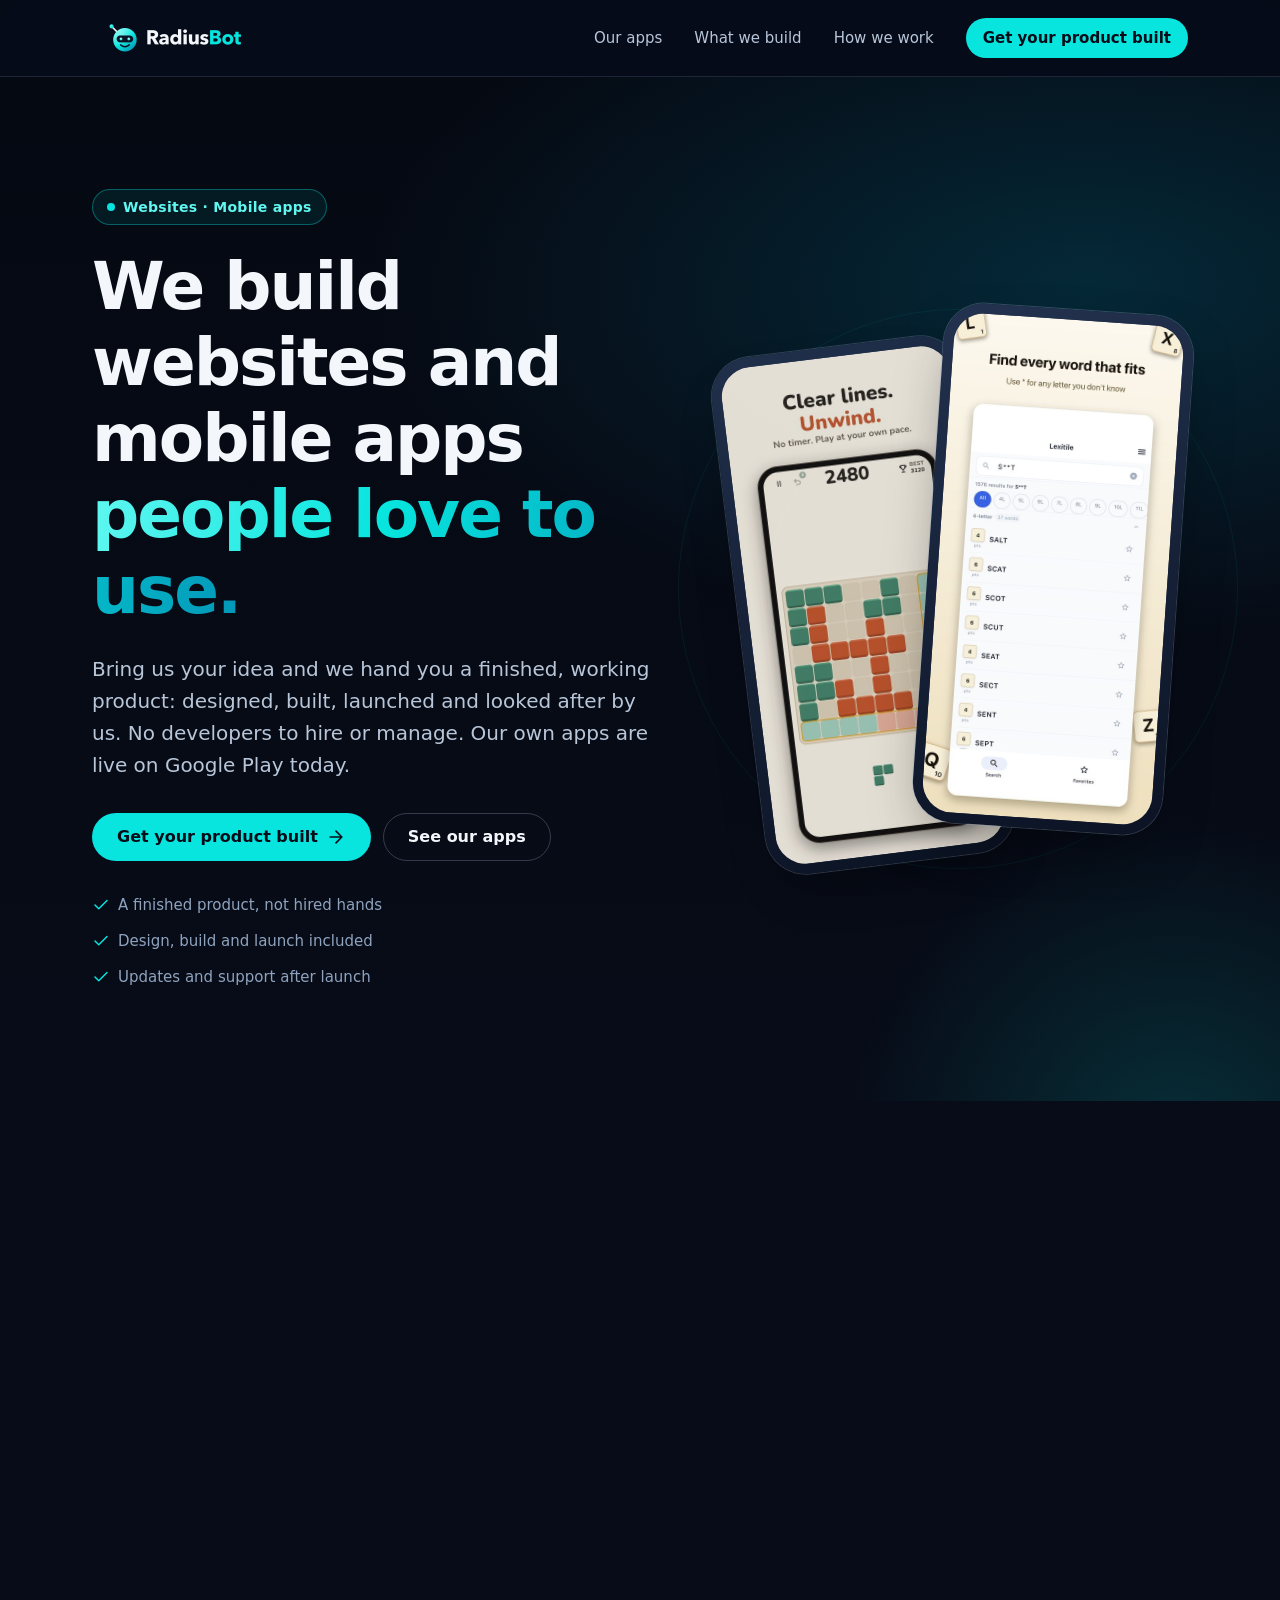
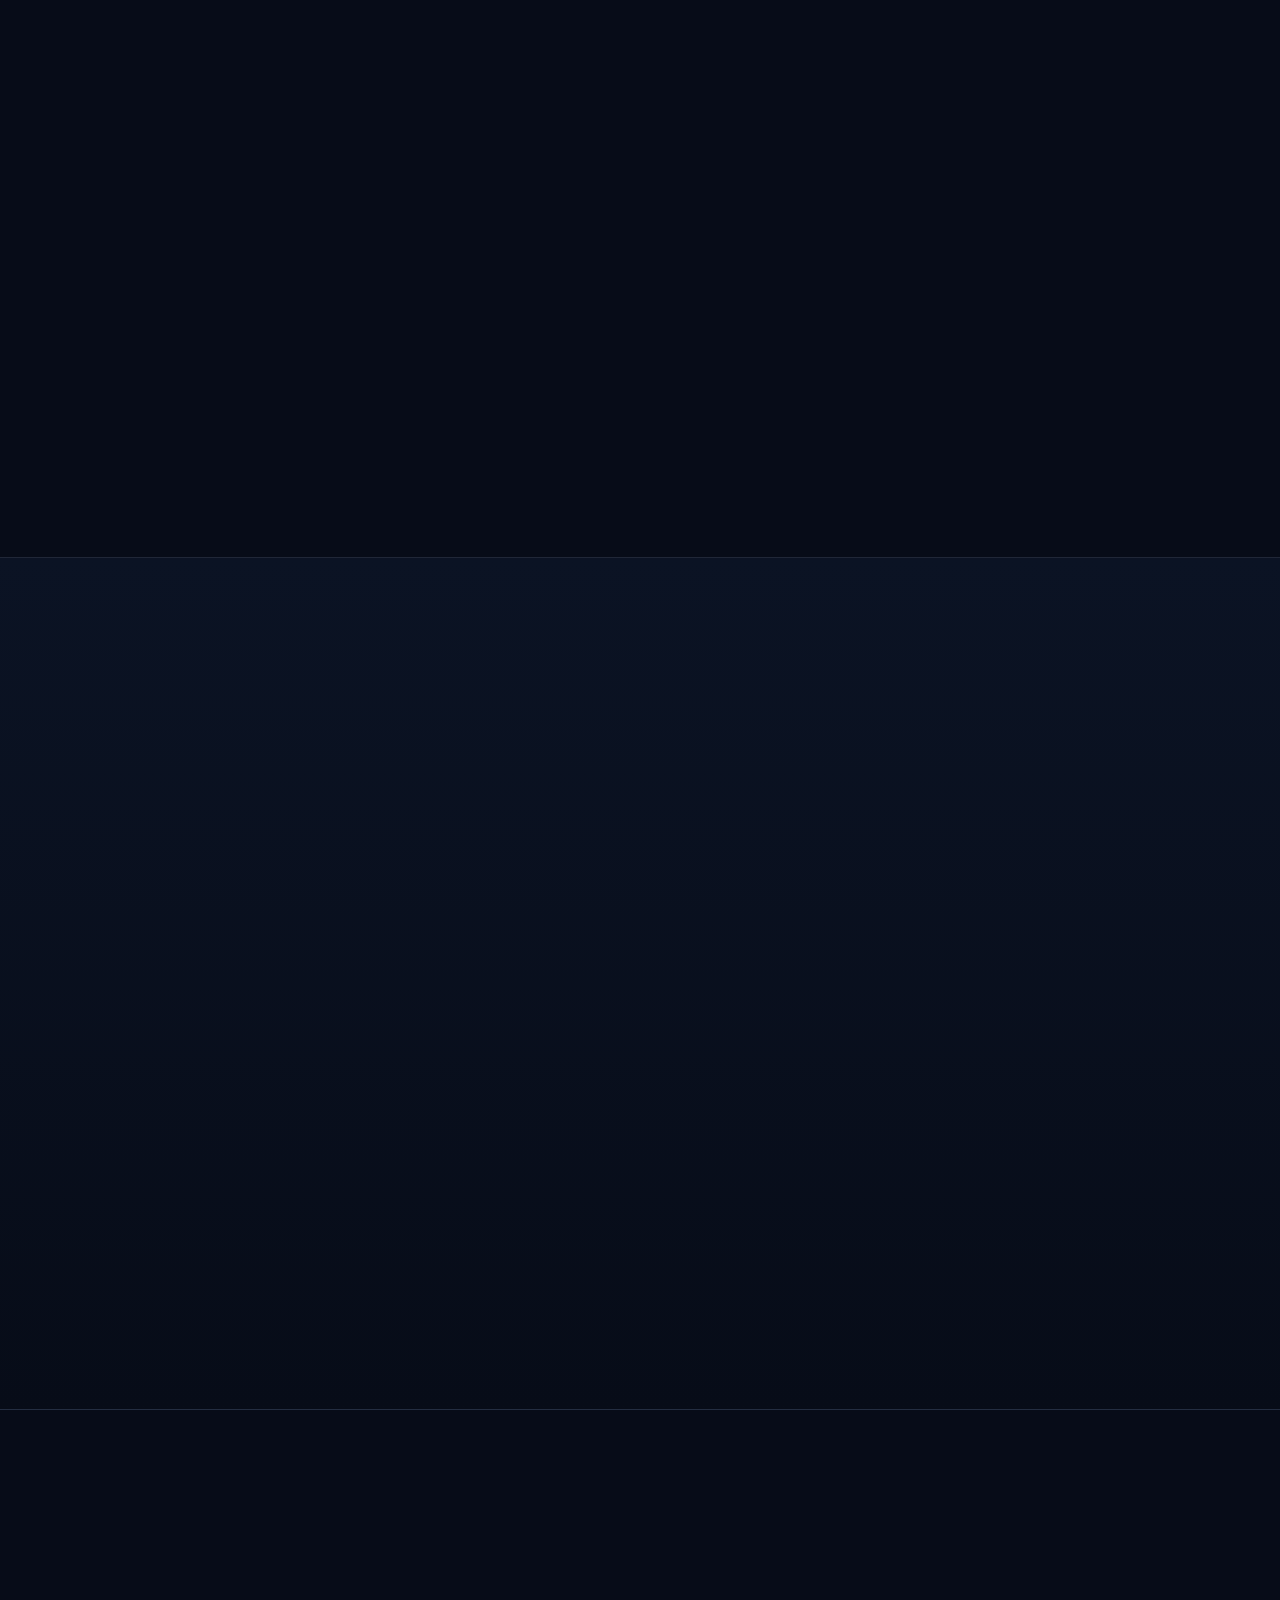
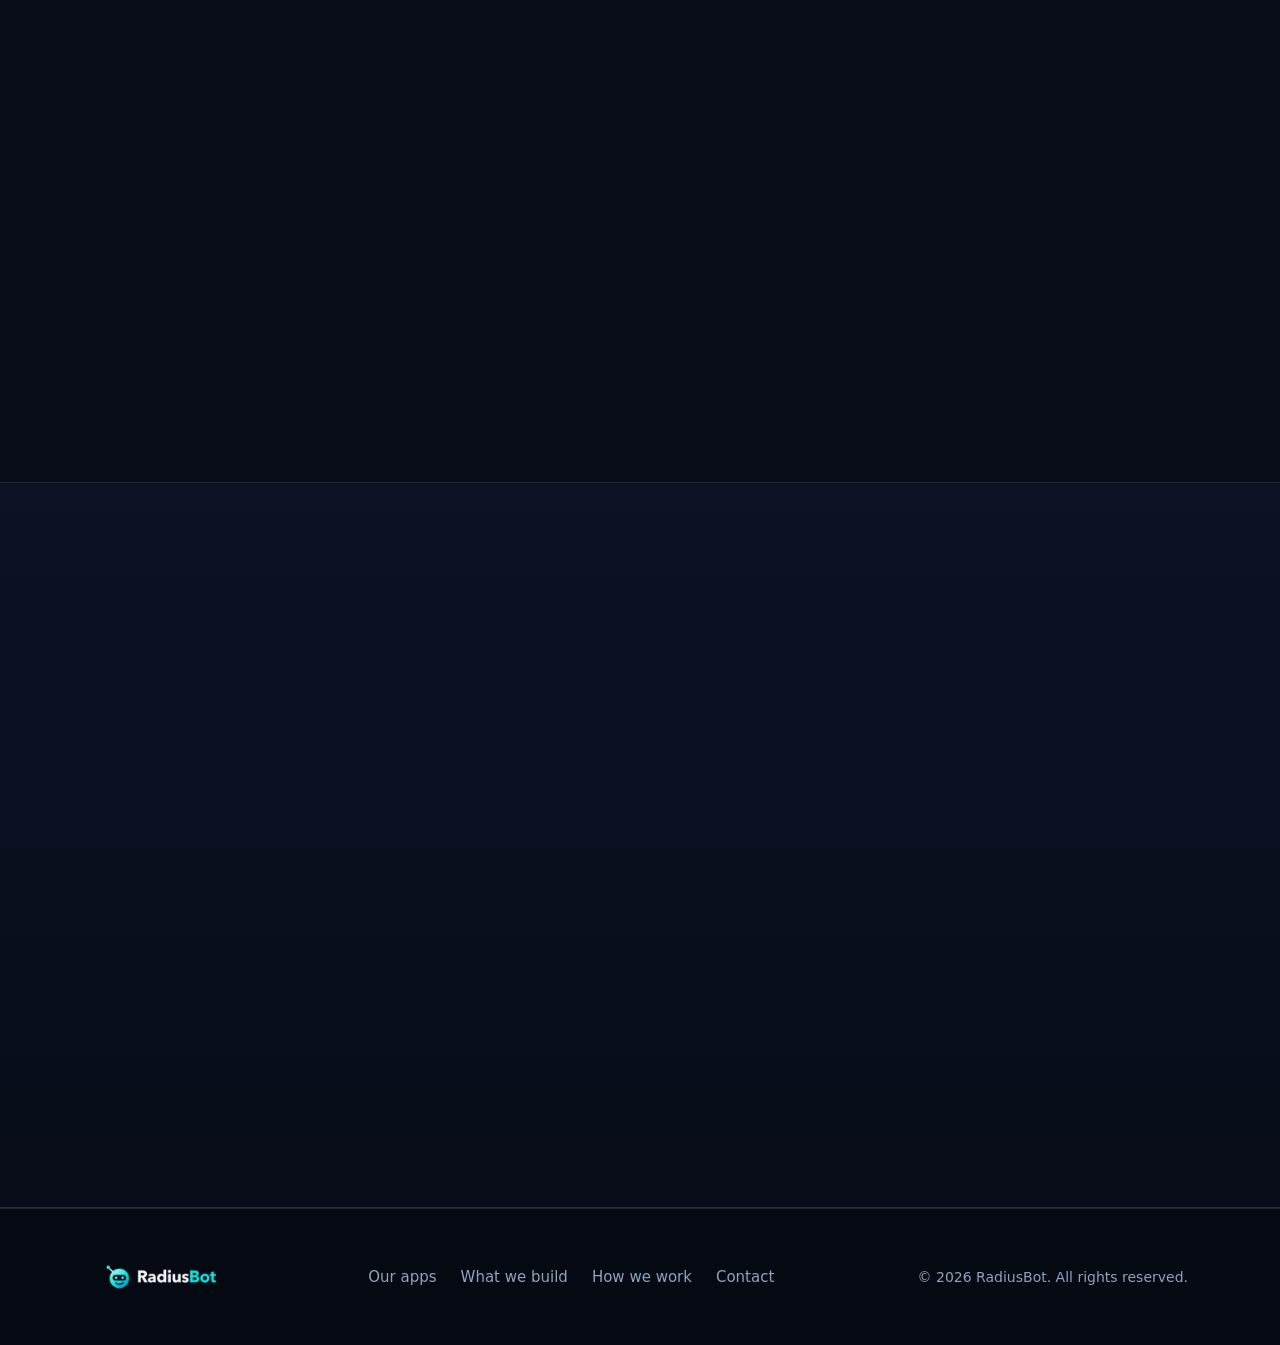
==== index.html @ 636c3a78 "Contact: show the email address only when a message fails to send Removes the email card and copy bu" ====
<!DOCTYPE html>
<html lang="en">
<head>
    <meta charset="UTF-8">
    <meta name="viewport" content="width=device-width, initial-scale=1">
    <title>RadiusBot: Websites and Mobile Apps</title>
    <meta name="description" content="RadiusBot builds finished websites and mobile apps for you, from design to launch and support. Makers of Lexitile and Block Puzzle.">
    <link rel="canonical" href="https://radiusbot.com/">
    <meta name="theme-color" content="#070C18">
    <meta http-equiv="Content-Security-Policy" content="default-src 'self'; img-src 'self' data:; style-src 'self'; script-src 'self'; connect-src https://formsubmit.co; form-action https://formsubmit.co mailto:; base-uri 'self'; object-src 'none'">

    <!-- Icons: the browser tab uses favicon.svg/.ico; Google Search picks a
         square icon whose size is a multiple of 48px. -->
    <link rel="icon" href="/favicon.ico" sizes="48x48">
    <link rel="icon" href="/favicon.svg" type="image/svg+xml">
    <link rel="icon" href="/assets/icon-192.png" type="image/png" sizes="192x192">
    <link rel="apple-touch-icon" href="/assets/apple-touch-icon.png">
    <link rel="manifest" href="/site.webmanifest">

    <!-- Link previews (WhatsApp, LinkedIn, X, Slack, iMessage) -->
    <meta property="og:type" content="website">
    <meta property="og:site_name" content="RadiusBot">
    <meta property="og:title" content="RadiusBot: Websites and Mobile Apps">
    <meta property="og:description" content="We build finished websites and mobile apps for you, from design to launch. Makers of Lexitile and Block Puzzle.">
    <meta property="og:url" content="https://radiusbot.com/">
    <meta property="og:image" content="https://radiusbot.com/assets/og-image.png">
    <meta property="og:image:width" content="1200">
    <meta property="og:image:height" content="630">
    <meta property="og:image:alt" content="RadiusBot logo">
    <meta name="twitter:card" content="summary_large_image">

    <!-- Lets Google show "RadiusBot" as the site name and use the logo. -->
    <script type="application/ld+json">
    {
        "@context": "https://schema.org",
        "@graph": [
            {
                "@type": "Organization",
                "@id": "https://radiusbot.com/#organization",
                "name": "RadiusBot",
                "url": "https://radiusbot.com/",
                "logo": "https://radiusbot.com/assets/icon-512.png"
            },
            {
                "@type": "WebSite",
                "name": "RadiusBot",
                "url": "https://radiusbot.com/",
                "publisher": { "@id": "https://radiusbot.com/#organization" }
            }
        ]
    }
    </script>

    <link rel="stylesheet" href="/styles.css">
    <script src="/main.js" defer></script>
</head>
<body>
    <!-- Icon sprite, drawn on a 24px grid with a 2px stroke. -->
    <svg class="sprite" aria-hidden="true">
        <symbol id="i-arrow" viewBox="0 0 24 24"><path d="M5 12h14M12 5l7 7-7 7"/></symbol>
        <symbol id="i-check" viewBox="0 0 24 24"><path d="M20 6 9 17l-5-5"/></symbol>
        <symbol id="i-globe" viewBox="0 0 24 24"><circle cx="12" cy="12" r="10"/><path d="M12 2a14.5 14.5 0 0 0 0 20 14.5 14.5 0 0 0 0-20M2 12h20"/></symbol>
        <symbol id="i-phone" viewBox="0 0 24 24"><rect x="5" y="2" width="14" height="20" rx="3"/><path d="M11 18h2"/></symbol>
        <symbol id="i-shield" viewBox="0 0 24 24"><path d="M12 22s8-3.5 8-10V5l-8-3-8 3v7c0 6.5 8 10 8 10z"/><path d="m9 12 2 2 4-4"/></symbol>
        <symbol id="i-send" viewBox="0 0 24 24"><path d="m22 2-7 20-4-9-9-4 20-7zM22 2 11 13"/></symbol>
        <symbol id="i-menu" viewBox="0 0 24 24"><path d="M4 6h16M4 12h16M4 18h16"/></symbol>
        <symbol id="i-close" viewBox="0 0 24 24"><path d="M18 6 6 18M6 6l12 12"/></symbol>
        <symbol id="i-clock" viewBox="0 0 24 24"><circle cx="12" cy="12" r="10"/><path d="M12 6v6l4 2"/></symbol>
        <symbol id="i-play" viewBox="0 0 24 24"><path class="fill" d="M6 3.5v17a1 1 0 0 0 1.5.86l14-8.5a1 1 0 0 0 0-1.72l-14-8.5A1 1 0 0 0 6 3.5z"/></symbol>
    </svg>

    <a class="skip-link" href="#main">Skip to content</a>

    <header class="site-header">
        <div class="container header-row">
            <a href="/" class="brand" aria-label="RadiusBot home">
                <img src="/assets/lockup-on-dark.png" width="160" height="48" alt="RadiusBot">
            </a>
            <nav class="nav" aria-label="Main">
                <a href="#apps">Our apps</a>
                <a href="#services">What we build</a>
                <a href="#process">How we work</a>
                <a href="#contact" class="button button-primary button-small">Get your product built</a>
            </nav>
            <button class="menu-toggle" type="button" aria-controls="mobile-nav" aria-expanded="false" aria-label="Open menu">
                <svg class="icon" aria-hidden="true"><use href="#i-menu"/></svg>
            </button>
        </div>
        <nav id="mobile-nav" class="mobile-nav" aria-label="Main" hidden>
            <a href="#apps">Our apps</a>
            <a href="#services">What we build</a>
            <a href="#process">How we work</a>
            <a href="#contact" class="button button-primary">Get your product built</a>
        </nav>
    </header>

    <main id="main">
        <!-- ============================== HERO ============================== -->
        <section class="hero">
            <div class="hero-glow" aria-hidden="true"></div>
            <div class="container hero-grid">
                <div class="hero-copy">
                    <p class="eyebrow"><span class="dot" aria-hidden="true"></span>Websites &middot; Mobile apps</p>
                    <h1>We build websites and mobile apps <span class="accent">people love to use.</span></h1>
                    <p class="lead">
                        Bring us your idea and we hand you a finished, working product:
                        designed, built, launched and looked after by us. No developers to
                        hire or manage. Our own apps are live on Google Play today.
                    </p>
                    <div class="hero-actions">
                        <a href="#contact" class="button button-primary">
                            Get your product built
                            <svg class="icon" aria-hidden="true"><use href="#i-arrow"/></svg>
                        </a>
                        <a href="#apps" class="button button-ghost">See our apps</a>
                    </div>
                    <ul class="hero-facts">
                        <li><svg class="icon" aria-hidden="true"><use href="#i-check"/></svg>A finished product, not hired hands</li>
                        <li><svg class="icon" aria-hidden="true"><use href="#i-check"/></svg>Design, build and launch included</li>
                        <li><svg class="icon" aria-hidden="true"><use href="#i-check"/></svg>Updates and support after launch</li>
                    </ul>
                </div>

                <div class="hero-visual" aria-hidden="true">
                    <div class="orbit orbit-1"></div>
                    <div class="orbit orbit-2"></div>
                    <figure class="phone phone-back">
                        <img src="/assets/apps/blockpuzzle-board.jpg" width="480" height="1044" alt="">
                    </figure>
                    <figure class="phone phone-front">
                        <img src="/assets/apps/lexitile-search.jpg" width="480" height="1044" alt="">
                    </figure>
                </div>
            </div>
        </section>

        <!-- ============================ OUR APPS ============================ -->
        <section id="apps" class="section">
            <div class="container">
                <div class="section-head">
                    <p class="kicker">Our apps</p>
                    <h2>Made by RadiusBot</h2>
                    <p>Products we designed, built and run ourselves. We build yours the same way.</p>
                </div>

                <div class="apps-grid">
                    <article class="app-card">
                        <div class="app-shot">
                            <img src="/assets/apps/lexitile-word.jpg" width="480" height="1044" loading="lazy" alt="Lexitile showing a word's definition and tile score">
                        </div>
                        <div class="app-body">
                            <div class="app-title">
                                <img class="app-icon" src="/assets/apps/lexitile-icon.png" width="64" height="64" alt="">
                                <div>
                                    <h3>Lexitile - Scrabble Dictionary</h3>
                                    <p class="app-category">Word game dictionary</p>
                                </div>
                            </div>
                            <p>
                                A fast, offline word finder and dictionary for word game players.
                                Type a pattern, use * for any unknown letter, and see every word that fits.
                            </p>
                            <ul class="checklist">
                                <li><svg class="icon" aria-hidden="true"><use href="#i-check"/></svg>Wildcard and prefix search across 191,454 words</li>
                                <li><svg class="icon" aria-hidden="true"><use href="#i-check"/></svg>Definitions, related forms and tile-by-tile scores</li>
                                <li><svg class="icon" aria-hidden="true"><use href="#i-check"/></svg>Works fully offline, with favorites and dark mode</li>
                            </ul>
                            <div class="app-actions">
                                <a class="button button-primary button-small" href="https://play.google.com/store/apps/details?id=com.financialfreedom.scabble" target="_blank" rel="noopener">
                                    <svg class="icon" aria-hidden="true"><use href="#i-play"/></svg>
                                    Google Play
                                </a>
                                <span class="badge"><svg class="icon" aria-hidden="true"><use href="#i-clock"/></svg>App Store: coming soon</span>
                            </div>
                            <a class="privacy-link" href="https://radiusbot.github.io/lexitile/" target="_blank" rel="noopener">
                                <svg class="icon" aria-hidden="true"><use href="#i-shield"/></svg>Privacy Policy
                            </a>
                        </div>
                    </article>

                    <article class="app-card">
                        <div class="app-shot">
                            <img src="/assets/apps/blockpuzzle-dark.jpg" width="480" height="1044" loading="lazy" alt="Block Puzzle board in dark mode">
                        </div>
                        <div class="app-body">
                            <div class="app-title">
                                <img class="app-icon" src="/assets/apps/blockpuzzle-icon.png" width="64" height="64" alt="">
                                <div>
                                    <h3>Block Puzzle - Supreme</h3>
                                    <p class="app-category">Casual puzzle game</p>
                                </div>
                            </div>
                            <p>
                                A calm 8&times;8 block puzzle. Clear rows and columns at your own pace:
                                no timer, no rush, and it plays offline.
                            </p>
                            <ul class="checklist">
                                <li><svg class="icon" aria-hidden="true"><use href="#i-check"/></svg>Journey mode with 100 levels, plus endless Classic</li>
                                <li><svg class="icon" aria-hidden="true"><use href="#i-check"/></svg>Undo, automatic saving and offline play</li>
                                <li><svg class="icon" aria-hidden="true"><use href="#i-check"/></svg>Light and dark themes, colorblind patterns</li>
                            </ul>
                            <div class="app-actions">
                                <a class="button button-primary button-small" href="https://play.google.com/store/apps/details?id=com.radiusbot.blockpuzzle" target="_blank" rel="noopener">
                                    <svg class="icon" aria-hidden="true"><use href="#i-play"/></svg>
                                    Google Play
                                </a>
                                <span class="badge"><svg class="icon" aria-hidden="true"><use href="#i-clock"/></svg>App Store: coming soon</span>
                            </div>
                            <a class="privacy-link" href="https://radiusbot.github.io/blockpuzzle/" target="_blank" rel="noopener">
                                <svg class="icon" aria-hidden="true"><use href="#i-shield"/></svg>Privacy Policy
                            </a>
                        </div>
                    </article>
                </div>
            </div>
        </section>

        <!-- ========================== WHAT WE BUILD ========================= -->
        <section id="services" class="section section-raised">
            <div class="container">
                <div class="section-head">
                    <p class="kicker">What we build</p>
                    <h2>Your product, built and delivered</h2>
                    <p>You bring the idea. We take care of everything else and hand over a working website or app, live and ready for your customers.</p>
                </div>

                <div class="services-grid">
                    <article class="service-card">
                        <div class="service-icon"><svg class="icon" aria-hidden="true"><use href="#i-globe"/></svg></div>
                        <h3>Websites</h3>
                        <p>
                            Company sites, landing pages and web apps that load fast, look sharp
                            on every screen and are easy to find on Google.
                        </p>
                        <ul class="checklist">
                            <li><svg class="icon" aria-hidden="true"><use href="#i-check"/></svg>Design that matches your brand</li>
                            <li><svg class="icon" aria-hidden="true"><use href="#i-check"/></svg>Fast on phones, search-engine ready</li>
                            <li><svg class="icon" aria-hidden="true"><use href="#i-check"/></svg>Forms, sign-in, payments and dashboards</li>
                        </ul>
                    </article>

                    <article class="service-card">
                        <div class="service-icon"><svg class="icon" aria-hidden="true"><use href="#i-phone"/></svg></div>
                        <h3>Mobile apps</h3>
                        <p>
                            Your app for iPhone and Android: smooth, reliable, and published
                            on the App Store and Google Play for you.
                        </p>
                        <ul class="checklist">
                            <li><svg class="icon" aria-hidden="true"><use href="#i-check"/></svg>One app for iPhone and Android</li>
                            <li><svg class="icon" aria-hidden="true"><use href="#i-check"/></svg>Subscriptions and in-app purchases</li>
                            <li><svg class="icon" aria-hidden="true"><use href="#i-check"/></svg>Store listing, review and release handled</li>
                        </ul>
                    </article>
                </div>
            </div>
        </section>

        <!-- =========================== HOW WE WORK ========================== -->
        <section id="process" class="section">
            <div class="container">
                <div class="section-head">
                    <p class="kicker">How we work</p>
                    <h2>From idea to finished product in four steps</h2>
                </div>
                <ol class="steps">
                    <li>
                        <span class="step-number">01</span>
                        <h3>Talk</h3>
                        <p>Tell us what you want to build. We reply within a business day with questions and a rough plan.</p>
                    </li>
                    <li>
                        <span class="step-number">02</span>
                        <h3>Design</h3>
                        <p>You see clickable screens before any code is written, and we refine them together.</p>
                    </li>
                    <li>
                        <span class="step-number">03</span>
                        <h3>Build</h3>
                        <p>We build in short rounds and share a working version you can try as we go.</p>
                    </li>
                    <li>
                        <span class="step-number">04</span>
                        <h3>Launch</h3>
                        <p>We put your website or app live for your customers, then keep it updated, secure and running smoothly.</p>
                    </li>
                </ol>
            </div>
        </section>

        <!-- ============================= CONTACT ============================ -->
        <section id="contact" class="section section-raised">
            <div class="container contact-grid">
                <div class="contact-intro">
                    <p class="kicker">Contact us</p>
                    <h2>Tell us what you want built</h2>
                    <p>
                        Describe the website or app you have in mind, or ask about one of ours.
                        We'll reply within one business day with questions and next steps.
                    </p>
                </div>

                <div class="form-card">
                    <form id="contact-form" action="https://formsubmit.co/e5fada3f0a762b5dd8ba140e8d99081b" method="POST" novalidate>
                        <div class="field-row">
                            <div class="field">
                                <label for="contact-name">Name</label>
                                <input id="contact-name" name="name" type="text" autocomplete="name" required>
                            </div>
                            <div class="field">
                                <label for="contact-email">Email</label>
                                <input id="contact-email" name="email" type="email" autocomplete="email" required>
                            </div>
                        </div>
                        <div class="field">
                            <label for="contact-topic">What do you need?</label>
                            <select id="contact-topic" name="topic">
                                <option>A website</option>
                                <option>A mobile app</option>
                                <option>A website and a mobile app</option>
                                <option>A question about one of your apps</option>
                                <option>Something else</option>
                            </select>
                        </div>
                        <div class="field">
                            <label for="contact-message">Message</label>
                            <textarea id="contact-message" name="message" rows="5" required placeholder="A few lines about your idea, timeline or question"></textarea>
                        </div>
                        <!-- Spam trap: people never see or fill this field. -->
                        <input class="honeypot" type="text" name="_honey" tabindex="-1" autocomplete="off" aria-hidden="true">
                        <p id="form-status" class="form-status" role="status" aria-live="polite"></p>
                        <button type="submit" class="button button-primary button-block">
                            <span class="button-label">Send message</span>
                            <svg class="icon" aria-hidden="true"><use href="#i-send"/></svg>
                        </button>
                    </form>

                    <div id="form-success" class="form-success" hidden tabindex="-1">
                        <div class="success-mark"><svg class="icon" aria-hidden="true"><use href="#i-check"/></svg></div>
                        <h3>Message sent</h3>
                        <p>Thanks! We'll reply to <strong id="success-email"></strong> within one business day.</p>
                        <button type="button" class="button button-ghost button-small" id="form-reset">Send another message</button>
                    </div>
                </div>
            </div>
        </section>
    </main>

    <footer class="site-footer">
        <div class="container footer-row">
            <a href="/" class="brand" aria-label="RadiusBot home">
                <img src="/assets/lockup-on-dark.png" width="133" height="40" loading="lazy" alt="RadiusBot">
            </a>
            <nav class="footer-nav" aria-label="Footer">
                <a href="#apps">Our apps</a>
                <a href="#services">What we build</a>
                <a href="#process">How we work</a>
                <a href="#contact">Contact</a>
            </nav>
            <p class="copyright">&copy; <span id="year">2026</span> RadiusBot. All rights reserved.</p>
        </div>
    </footer>
</body>
</html>
---- styles.css ----
/*
 * RadiusBot site. Colours and type follow the RadiusBot brand guidelines:
 * Night Navy surfaces, Radius Cyan as the signal colour (used sparingly),
 * Cloud text, Slate supporting text, Avenir Next.
 *
 * The site is dark by design, matching the brand, so it doesn't switch
 * with the system light/dark setting.
 */

:root {
    --navy-950: #050912;
    --navy-900: #070C18;
    --navy-800: #0B1324;
    --navy-700: #12203A;
    --navy-600: #1B2D4D;
    --cyan: #07E5DE;
    --cyan-light: #5FF7F0;
    --teal: #0396B8;
    --cloud: #F3F7FB;
    --slate: #8FA3BF;
    --danger: #FF8A8A;

    --bg-app: var(--navy-900);
    --bg-surface: var(--navy-800);
    --bg-surface-2: var(--navy-700);
    --border: rgba(143, 163, 191, 0.18);
    --border-strong: rgba(143, 163, 191, 0.32);
    --text-primary: var(--cloud);
    --text-secondary: #B8C6D9;
    --text-muted: var(--slate);
    --accent: var(--cyan);
    --on-accent: var(--navy-900);

    --font: 'Avenir Next', 'Avenir', 'Segoe UI', system-ui, -apple-system, 'Helvetica Neue', Arial, sans-serif;

    --space-1: 4px;
    --space-2: 8px;
    --space-3: 12px;
    --space-4: 16px;
    --space-5: 24px;
    --space-6: 32px;
    --space-7: 48px;
    --space-8: 72px;
    --space-9: 112px;

    --radius-sm: 10px;
    --radius-md: 16px;
    --radius-lg: 24px;
    --radius-pill: 999px;

    --container: 1160px;
    --gutter: 16px;
    --header-height: 68px;

    --shadow-card: 0 24px 60px -24px rgba(0, 0, 0, 0.6);
    --glow-cyan: 0 0 0 1px rgba(7, 229, 222, 0.35), 0 12px 40px -8px rgba(7, 229, 222, 0.45);

    --ease: cubic-bezier(0.2, 0.7, 0.2, 1);
}

@media (min-width: 640px) {
    :root { --gutter: 24px; }
}

@media (min-width: 1024px) {
    :root { --gutter: 32px; --header-height: 76px; }
}

/* ------------------------------------------------------------------ base */

*,
*::before,
*::after { box-sizing: border-box; }

html {
    scroll-behavior: smooth;
    scroll-padding-top: calc(var(--header-height) + var(--space-4));
    -webkit-text-size-adjust: 100%;
}

body {
    margin: 0;
    background: var(--bg-app);
    color: var(--text-primary);
    font-family: var(--font);
    font-size: 17px;
    line-height: 1.6;
    -webkit-font-smoothing: antialiased;
    overflow-x: hidden;
}

img { display: block; max-width: 100%; height: auto; }

a { color: inherit; }

h1, h2, h3 {
    margin: 0;
    font-weight: 700;
    letter-spacing: -0.02em;
    line-height: 1.15;
}

p { margin: 0; }

:focus-visible {
    outline: 2px solid var(--accent);
    outline-offset: 3px;
    border-radius: 6px;
}

::selection { background: var(--cyan); color: var(--navy-900); }

.sprite { display: none; }

.icon {
    width: 20px;
    height: 20px;
    flex: none;
    fill: none;
    stroke: currentColor;
    stroke-width: 2;
    stroke-linecap: round;
    stroke-linejoin: round;
}

.icon .fill { fill: currentColor; stroke: none; }

.container {
    width: 100%;
    max-width: var(--container);
    margin: 0 auto;
    padding: 0 var(--gutter);
}

.skip-link {
    position: absolute;
    left: var(--space-4);
    top: -100px;
    z-index: 100;
    padding: var(--space-2) var(--space-4);
    border-radius: var(--radius-sm);
    background: var(--accent);
    color: var(--on-accent);
    font-weight: 600;
}

.skip-link:focus { top: var(--space-4); }

/* --------------------------------------------------------------- buttons */

.button {
    display: inline-flex;
    align-items: center;
    justify-content: center;
    gap: var(--space-2);
    min-height: 48px;
    padding: 0 var(--space-5);
    border: 1px solid transparent;
    border-radius: var(--radius-pill);
    font: inherit;
    font-size: 16px;
    font-weight: 600;
    text-decoration: none;
    cursor: pointer;
    transition: transform 160ms var(--ease), box-shadow 160ms var(--ease), background-color 160ms var(--ease), border-color 160ms var(--ease);
}

.button:active { transform: translateY(1px); }

.button-primary {
    background: var(--accent);
    color: var(--on-accent);
}

.button-primary:hover { background: var(--cyan-light); box-shadow: var(--glow-cyan); }

.button-ghost {
    background: transparent;
    border-color: var(--border-strong);
    color: var(--text-primary);
}

.button-ghost:hover { border-color: var(--accent); background: rgba(7, 229, 222, 0.06); }

.button-small { min-height: 40px; padding: 0 var(--space-4); font-size: 15px; }

.button-block { width: 100%; }

.button[disabled] { opacity: 0.6; cursor: progress; }

/* ---------------------------------------------------------------- header */

.site-header {
    position: sticky;
    top: 0;
    z-index: 50;
    background: rgba(7, 12, 24, 0.82);
    backdrop-filter: saturate(160%) blur(14px);
    -webkit-backdrop-filter: saturate(160%) blur(14px);
    border-bottom: 1px solid var(--border);
}

.header-row {
    display: flex;
    align-items: center;
    justify-content: space-between;
    height: var(--header-height);
}

.brand img { width: 140px; height: auto; }

@media (min-width: 1024px) {
    .brand img { width: 160px; }
}

.nav { display: none; }

.nav a:not(.button) {
    color: var(--text-secondary);
    font-size: 15px;
    font-weight: 500;
    text-decoration: none;
    transition: color 160ms var(--ease);
}

.nav a:not(.button):hover { color: var(--text-primary); }

.menu-toggle {
    display: inline-flex;
    align-items: center;
    justify-content: center;
    width: 44px;
    height: 44px;
    border: 1px solid var(--border);
    border-radius: var(--radius-sm);
    background: transparent;
    color: var(--text-primary);
    cursor: pointer;
}

.mobile-nav {
    display: grid;
    gap: var(--space-1);
    padding: var(--space-2) var(--gutter) var(--space-5);
    border-top: 1px solid var(--border);
}

.mobile-nav[hidden] { display: none; }

.mobile-nav a:not(.button) {
    padding: var(--space-3) var(--space-2);
    color: var(--text-primary);
    font-weight: 500;
    text-decoration: none;
}

.mobile-nav .button { margin-top: var(--space-3); }

@media (min-width: 860px) {
    .nav { display: flex; align-items: center; gap: var(--space-6); }
    .menu-toggle, .mobile-nav { display: none !important; }
}

/* ------------------------------------------------------------------ hero */

.hero {
    position: relative;
    overflow: hidden;
    padding: var(--space-7) 0 var(--space-8);
    background:
        radial-gradient(1200px 600px at 85% 20%, rgba(3, 150, 184, 0.22), transparent 60%),
        linear-gradient(180deg, var(--navy-950), var(--navy-900));
}

.hero-glow {
    position: absolute;
    inset: auto -20% -40% auto;
    width: 720px;
    height: 720px;
    border-radius: 50%;
    background: radial-gradient(circle, rgba(7, 229, 222, 0.16), transparent 65%);
    pointer-events: none;
}

.hero-grid {
    position: relative;
    display: grid;
    gap: var(--space-7);
    align-items: center;
}

@media (min-width: 960px) {
    .hero { padding: var(--space-9) 0; }
    .hero-grid { grid-template-columns: 1.1fr 0.9fr; gap: var(--space-8); }
}

.eyebrow {
    display: inline-flex;
    align-items: center;
    gap: var(--space-2);
    padding: 6px 14px;
    border: 1px solid rgba(7, 229, 222, 0.35);
    border-radius: var(--radius-pill);
    background: rgba(7, 229, 222, 0.08);
    color: var(--cyan-light);
    font-size: 14px;
    font-weight: 600;
    letter-spacing: 0.02em;
}

.dot {
    width: 8px;
    height: 8px;
    border-radius: 50%;
    background: var(--cyan);
    box-shadow: 0 0 0 0 rgba(7, 229, 222, 0.6);
    animation: pulse 2.4s var(--ease) infinite;
}

@keyframes pulse {
    0% { box-shadow: 0 0 0 0 rgba(7, 229, 222, 0.55); }
    70% { box-shadow: 0 0 0 10px rgba(7, 229, 222, 0); }
    100% { box-shadow: 0 0 0 0 rgba(7, 229, 222, 0); }
}

.hero h1 {
    margin-top: var(--space-5);
    font-size: clamp(38px, 7vw, 66px);
    letter-spacing: -0.03em;
}

.accent {
    background: linear-gradient(100deg, var(--cyan-light), var(--cyan) 45%, var(--teal));
    -webkit-background-clip: text;
    background-clip: text;
    color: transparent;
}

.lead {
    margin-top: var(--space-5);
    max-width: 560px;
    color: var(--text-secondary);
    font-size: clamp(17px, 2.2vw, 20px);
}

.hero-actions {
    display: flex;
    flex-wrap: wrap;
    gap: var(--space-3);
    margin-top: var(--space-6);
}

.hero-facts {
    display: flex;
    flex-wrap: wrap;
    gap: var(--space-3) var(--space-5);
    margin: var(--space-6) 0 0;
    padding: 0;
    list-style: none;
    color: var(--text-muted);
    font-size: 15px;
}

.hero-facts li { display: inline-flex; align-items: center; gap: var(--space-2); }

.hero-facts .icon { width: 18px; height: 18px; color: var(--accent); }

/* Two overlapping phones showing the real apps. */
.hero-visual {
    position: relative;
    height: 440px;
    max-width: 420px;
    width: 100%;
    margin: 0 auto;
}

@media (min-width: 960px) {
    .hero-visual { height: 560px; max-width: none; }
}

.orbit {
    position: absolute;
    left: 50%;
    top: 50%;
    border: 1px solid rgba(7, 229, 222, 0.14);
    border-radius: 50%;
    transform: translate(-50%, -50%);
}

.orbit-1 { width: 380px; height: 380px; }
.orbit-2 { width: 560px; height: 560px; border-color: rgba(7, 229, 222, 0.07); }

.phone {
    position: absolute;
    margin: 0;
    width: 172px;
    padding: 8px;
    border-radius: 34px;
    background: linear-gradient(160deg, #23324F, #0B1324);
    box-shadow: 0 0 0 1px var(--border-strong), var(--shadow-card);
}

.phone img { border-radius: 26px; }

@media (min-width: 480px) {
    .phone { width: 200px; }
}

@media (min-width: 960px) {
    .phone { width: 250px; border-radius: 40px; padding: 10px; }
    .phone img { border-radius: 30px; }
}

.phone-front {
    z-index: 1;
    left: 50%;
    top: 0;
    transform: translateX(-12%) rotate(4deg);
    animation: float 7s ease-in-out infinite;
}

.phone-back {
    left: 50%;
    top: 36px;
    transform: translateX(-88%) rotate(-7deg);
    z-index: 0;
    opacity: 0.92;
    animation: float-back 8s ease-in-out infinite;
}

@keyframes float {
    50% { transform: translateX(-12%) rotate(4deg) translateY(-12px); }
}

@keyframes float-back {
    50% { transform: translateX(-88%) rotate(-7deg) translateY(10px); }
}

/* -------------------------------------------------------------- sections */

.section { padding: var(--space-8) 0; }

@media (min-width: 960px) {
    .section { padding: var(--space-9) 0; }
}

.section-raised {
    background: linear-gradient(180deg, var(--navy-800), var(--navy-900));
    border-top: 1px solid var(--border);
    border-bottom: 1px solid var(--border);
}

.section-head { max-width: 680px; margin-bottom: var(--space-7); }

.kicker {
    color: var(--accent);
    font-size: 14px;
    font-weight: 700;
    letter-spacing: 0.12em;
    text-transform: uppercase;
}

.section-head h2,
.contact-intro h2 {
    margin-top: var(--space-3);
    font-size: clamp(30px, 4.6vw, 44px);
}

.section-head p:not(.kicker),
.contact-intro > p:not(.kicker) {
    margin-top: var(--space-4);
    color: var(--text-secondary);
    font-size: 18px;
}

.checklist {
    display: grid;
    gap: var(--space-2);
    margin: 0;
    padding: 0;
    list-style: none;
    color: var(--text-secondary);
    font-size: 15px;
}

.checklist li { display: flex; gap: var(--space-2); align-items: flex-start; }

.checklist .icon { width: 18px; height: 18px; margin-top: 3px; color: var(--accent); }

/* ------------------------------------------------------------------ apps */

.apps-grid { display: grid; gap: var(--space-6); }

@media (min-width: 960px) {
    .apps-grid { grid-template-columns: 1fr 1fr; }
}

.app-card {
    display: grid;
    overflow: hidden;
    border: 1px solid var(--border);
    border-radius: var(--radius-lg);
    background: var(--bg-surface);
    transition: transform 220ms var(--ease), border-color 220ms var(--ease), box-shadow 220ms var(--ease);
}

.app-card:hover {
    transform: translateY(-4px);
    border-color: rgba(7, 229, 222, 0.4);
    box-shadow: var(--shadow-card);
}

@media (min-width: 640px) {
    .app-card { grid-template-columns: 200px 1fr; }
}

.app-shot {
    display: flex;
    justify-content: center;
    padding: var(--space-5) var(--space-5) 0;
    background: radial-gradient(circle at 50% 30%, rgba(7, 229, 222, 0.14), transparent 70%), var(--bg-surface-2);
}

.app-shot img {
    width: 180px;
    border-radius: 22px 22px 0 0;
    box-shadow: 0 0 0 1px var(--border-strong);
}

@media (min-width: 640px) {
    .app-shot { align-items: center; padding: var(--space-5); }
    .app-shot img { width: 100%; border-radius: 20px; }
}

.app-body {
    display: grid;
    align-content: start;
    gap: var(--space-4);
    padding: var(--space-5);
}

@media (min-width: 640px) {
    .app-body { padding: var(--space-6); }
}

.app-title { display: flex; align-items: center; gap: var(--space-4); }

.app-icon { width: 56px; height: 56px; border-radius: 14px; box-shadow: 0 0 0 1px var(--border); }

.app-title h3 { font-size: 20px; }

.app-category { margin-top: 2px; color: var(--text-muted); font-size: 14px; }

.app-body > p { color: var(--text-secondary); font-size: 16px; }

.app-actions { display: flex; flex-wrap: wrap; align-items: center; gap: var(--space-3); }

.app-actions .icon { width: 16px; height: 16px; }

.badge {
    display: inline-flex;
    align-items: center;
    gap: 6px;
    min-height: 40px;
    padding: 0 var(--space-4);
    border: 1px dashed var(--border-strong);
    border-radius: var(--radius-pill);
    color: var(--text-muted);
    font-size: 14px;
    font-weight: 500;
}

.privacy-link {
    display: inline-flex;
    align-items: center;
    gap: 6px;
    justify-self: start;
    color: var(--text-muted);
    font-size: 14px;
    font-weight: 500;
    text-decoration: none;
}

.privacy-link:hover { color: var(--accent); }

.privacy-link .icon { width: 16px; height: 16px; }

/* -------------------------------------------------------------- services */

.services-grid { display: grid; gap: var(--space-5); }

@media (min-width: 860px) {
    .services-grid { grid-template-columns: 1fr 1fr; gap: var(--space-6); }
}

.service-card {
    display: grid;
    align-content: start;
    gap: var(--space-4);
    padding: var(--space-6);
    border: 1px solid var(--border);
    border-radius: var(--radius-lg);
    background: linear-gradient(160deg, rgba(27, 45, 77, 0.65), rgba(11, 19, 36, 0.65));
}

.service-card h3 { font-size: 26px; }

.service-card > p { color: var(--text-secondary); }

.service-icon {
    display: grid;
    place-items: center;
    width: 56px;
    height: 56px;
    border-radius: var(--radius-md);
    background: rgba(7, 229, 222, 0.1);
    box-shadow: inset 0 0 0 1px rgba(7, 229, 222, 0.35);
    color: var(--accent);
}

.service-icon .icon { width: 26px; height: 26px; }

/* ----------------------------------------------------------------- steps */

.steps {
    display: grid;
    gap: var(--space-4);
    margin: 0;
    padding: 0;
    list-style: none;
    counter-reset: none;
}

@media (min-width: 640px) {
    .steps { grid-template-columns: 1fr 1fr; }
}

@media (min-width: 1024px) {
    .steps { grid-template-columns: repeat(4, 1fr); }
}

.steps li {
    position: relative;
    padding: var(--space-5);
    border: 1px solid var(--border);
    border-radius: var(--radius-lg);
    background: var(--bg-surface);
}

.step-number {
    display: block;
    color: var(--accent);
    font-size: 32px;
    font-weight: 700;
    letter-spacing: -0.02em;
}

.steps h3 { margin-top: var(--space-3); font-size: 20px; }

.steps p { margin-top: var(--space-2); color: var(--text-secondary); font-size: 15px; }

/* --------------------------------------------------------------- contact */

.contact-grid { display: grid; gap: var(--space-7); align-items: start; }

@media (min-width: 960px) {
    .contact-grid { grid-template-columns: 0.9fr 1.1fr; gap: var(--space-8); }
}

.form-card {
    padding: var(--space-5);
    border: 1px solid var(--border);
    border-radius: var(--radius-lg);
    background: var(--bg-surface);
    box-shadow: var(--shadow-card);
}

@media (min-width: 640px) {
    .form-card { padding: var(--space-6); }
}

#contact-form { display: grid; gap: var(--space-4); }

.field-row { display: grid; gap: var(--space-4); }

@media (min-width: 640px) {
    .field-row { grid-template-columns: 1fr 1fr; }
}

.field { display: grid; gap: 6px; }

.field label { font-size: 14px; font-weight: 600; color: var(--text-secondary); }

.field input,
.field select,
.field textarea {
    width: 100%;
    min-height: 48px;
    padding: var(--space-3) var(--space-4);
    border: 1px solid var(--border-strong);
    border-radius: var(--radius-sm);
    background: var(--bg-surface-2);
    color: var(--text-primary);
    font: inherit;
    font-size: 16px; /* 16px stops iOS zooming into the field */
    transition: border-color 160ms var(--ease), box-shadow 160ms var(--ease);
}

.field textarea { resize: vertical; min-height: 128px; }

.field input::placeholder,
.field textarea::placeholder { color: var(--text-muted); }

.field input:focus,
.field select:focus,
.field textarea:focus {
    outline: none;
    border-color: var(--accent);
    box-shadow: 0 0 0 3px rgba(7, 229, 222, 0.2);
}

.field [aria-invalid="true"] { border-color: var(--danger); }

.honeypot { position: absolute; left: -10000px; width: 1px; height: 1px; opacity: 0; }

.form-status { min-height: 0; font-size: 15px; color: var(--text-secondary); }

.form-status:empty { display: none; }

.form-status.is-error { color: var(--danger); }

.form-status a { color: var(--accent); font-weight: 600; }

.form-success {
    display: grid;
    justify-items: center;
    gap: var(--space-3);
    padding: var(--space-6) 0;
    text-align: center;
}

.form-success[hidden] { display: none; }

.form-success:focus { outline: none; }

.form-success p { color: var(--text-secondary); }

.success-mark {
    display: grid;
    place-items: center;
    width: 64px;
    height: 64px;
    border-radius: 50%;
    background: rgba(7, 229, 222, 0.12);
    box-shadow: inset 0 0 0 1px rgba(7, 229, 222, 0.4);
    color: var(--accent);
}

.success-mark .icon { width: 30px; height: 30px; }

.form-success h3 { font-size: 24px; }

/* ---------------------------------------------------------------- footer */

.site-footer {
    padding: var(--space-7) 0;
    border-top: 1px solid var(--border);
    background: var(--navy-950);
}

.footer-row {
    display: grid;
    justify-items: center;
    gap: var(--space-5);
    text-align: center;
}

@media (min-width: 860px) {
    .footer-row {
        grid-template-columns: auto 1fr auto;
        justify-items: stretch;
        align-items: center;
        text-align: left;
    }
}

.site-footer .brand img { width: 133px; }

.footer-nav {
    display: flex;
    flex-wrap: wrap;
    justify-content: center;
    gap: var(--space-2) var(--space-5);
}

.footer-nav a {
    color: var(--text-muted);
    font-size: 15px;
    text-decoration: none;
}

.footer-nav a:hover { color: var(--text-primary); }

.copyright { color: var(--text-muted); font-size: 14px; }

/* ----------------------------------------------------------- reveal on scroll */

.reveal { opacity: 0; transform: translateY(18px); transition: opacity 600ms var(--ease), transform 600ms var(--ease); }

.reveal.is-visible { opacity: 1; transform: none; }

@media (prefers-reduced-motion: reduce) {
    html { scroll-behavior: auto; }
    *, *::before, *::after { animation: none !important; transition: none !important; }
    .reveal { opacity: 1; transform: none; }
}
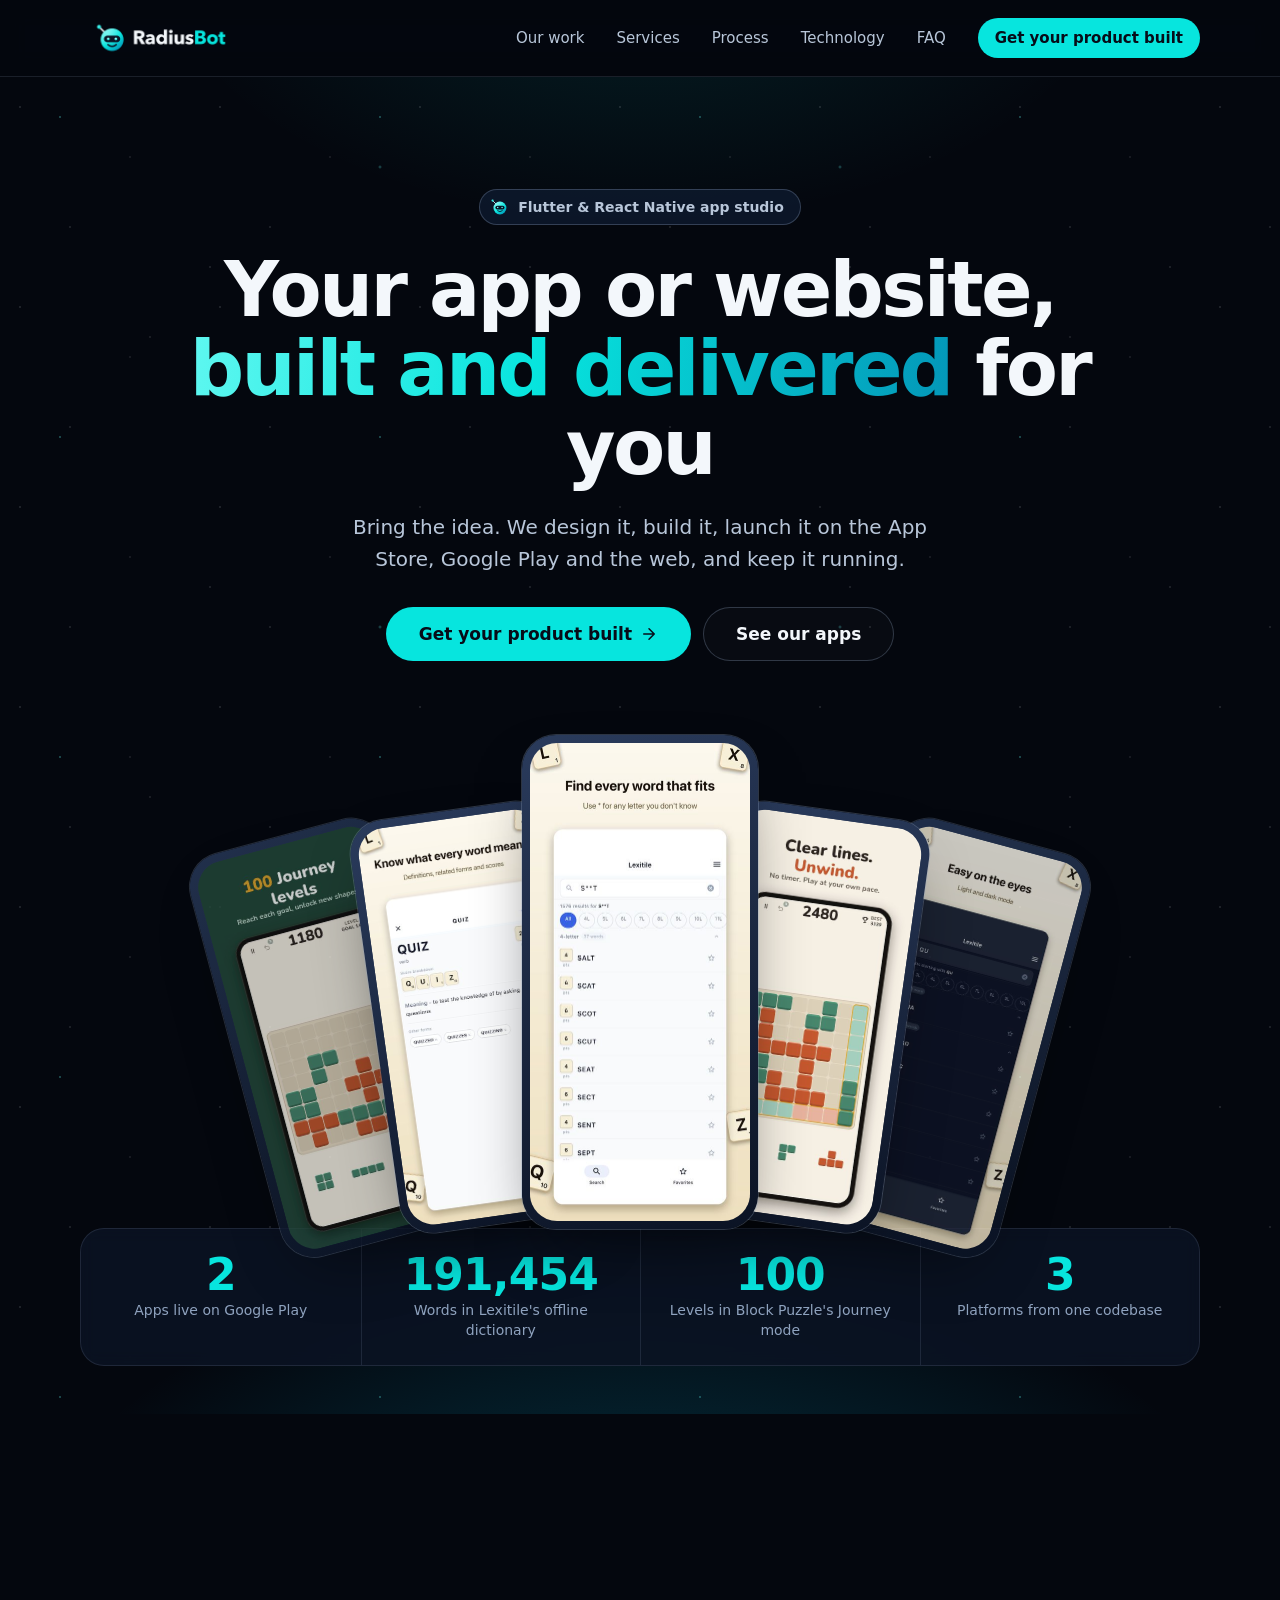
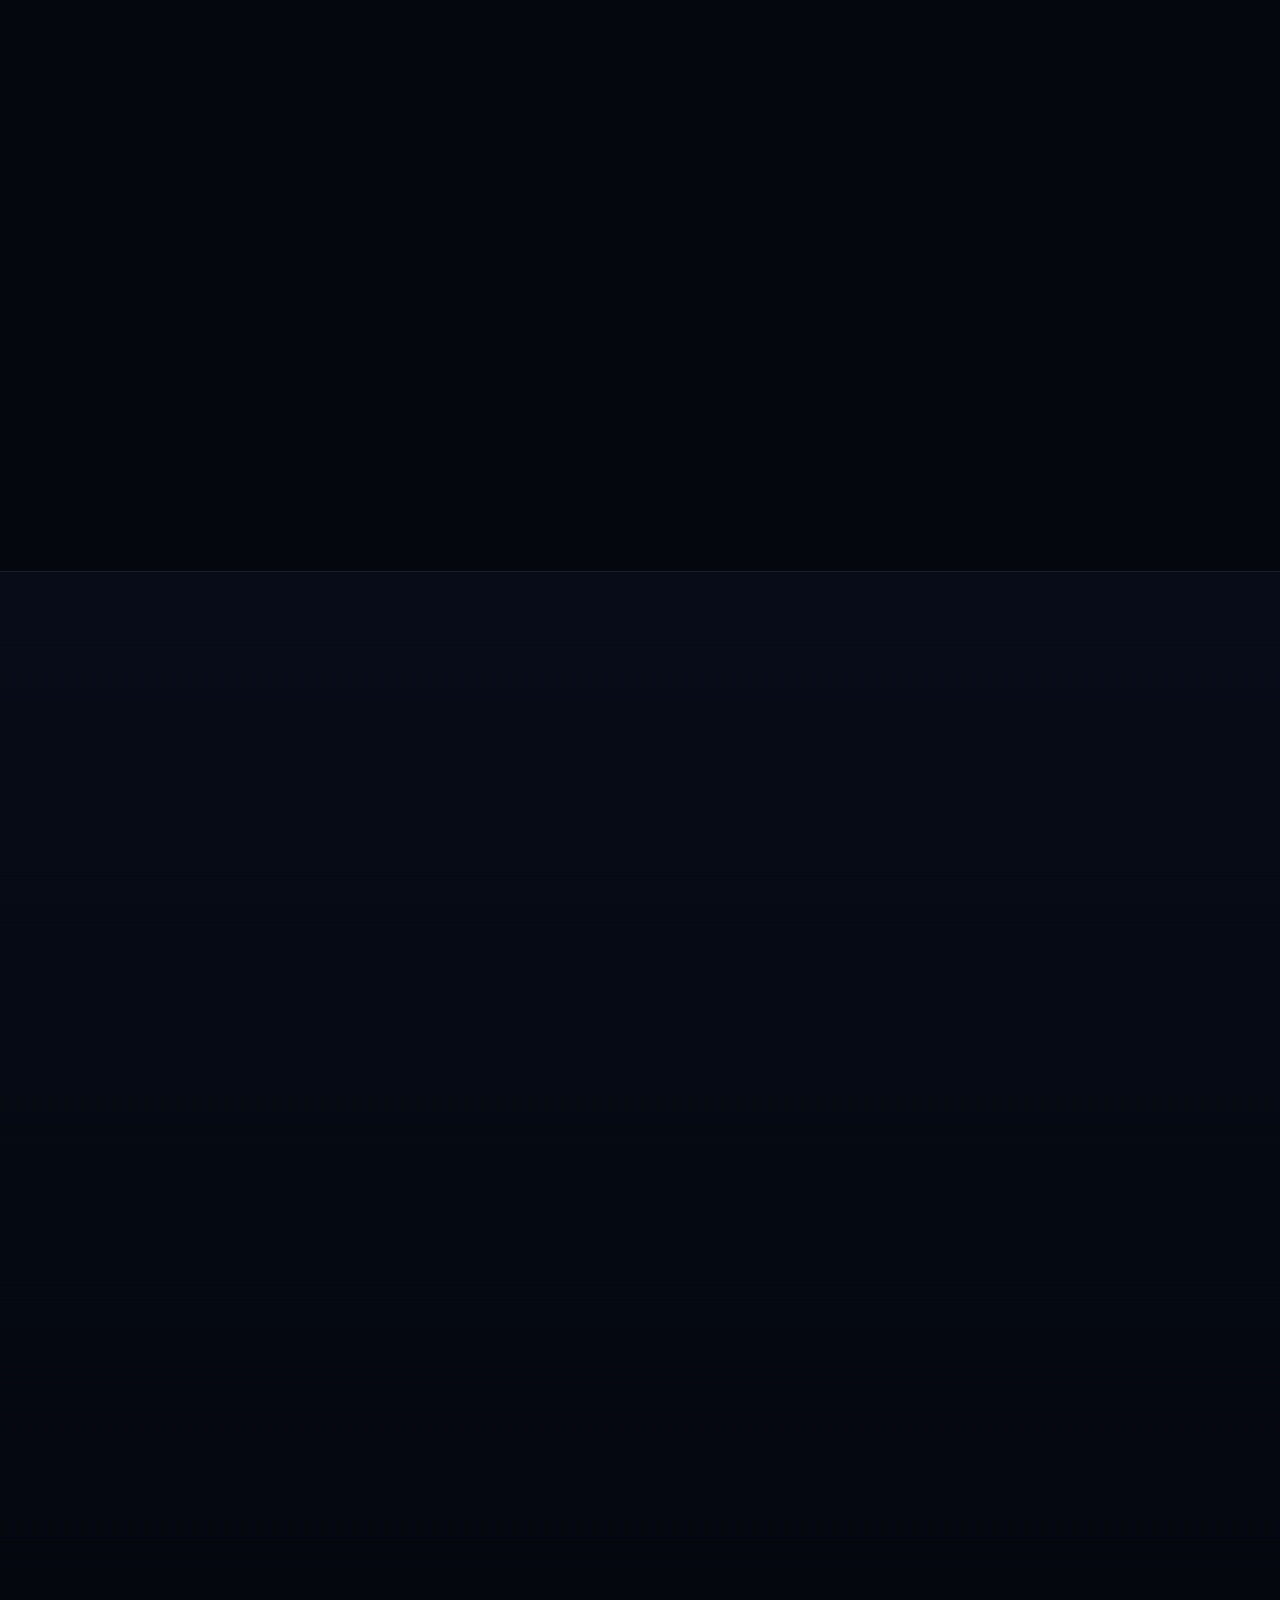
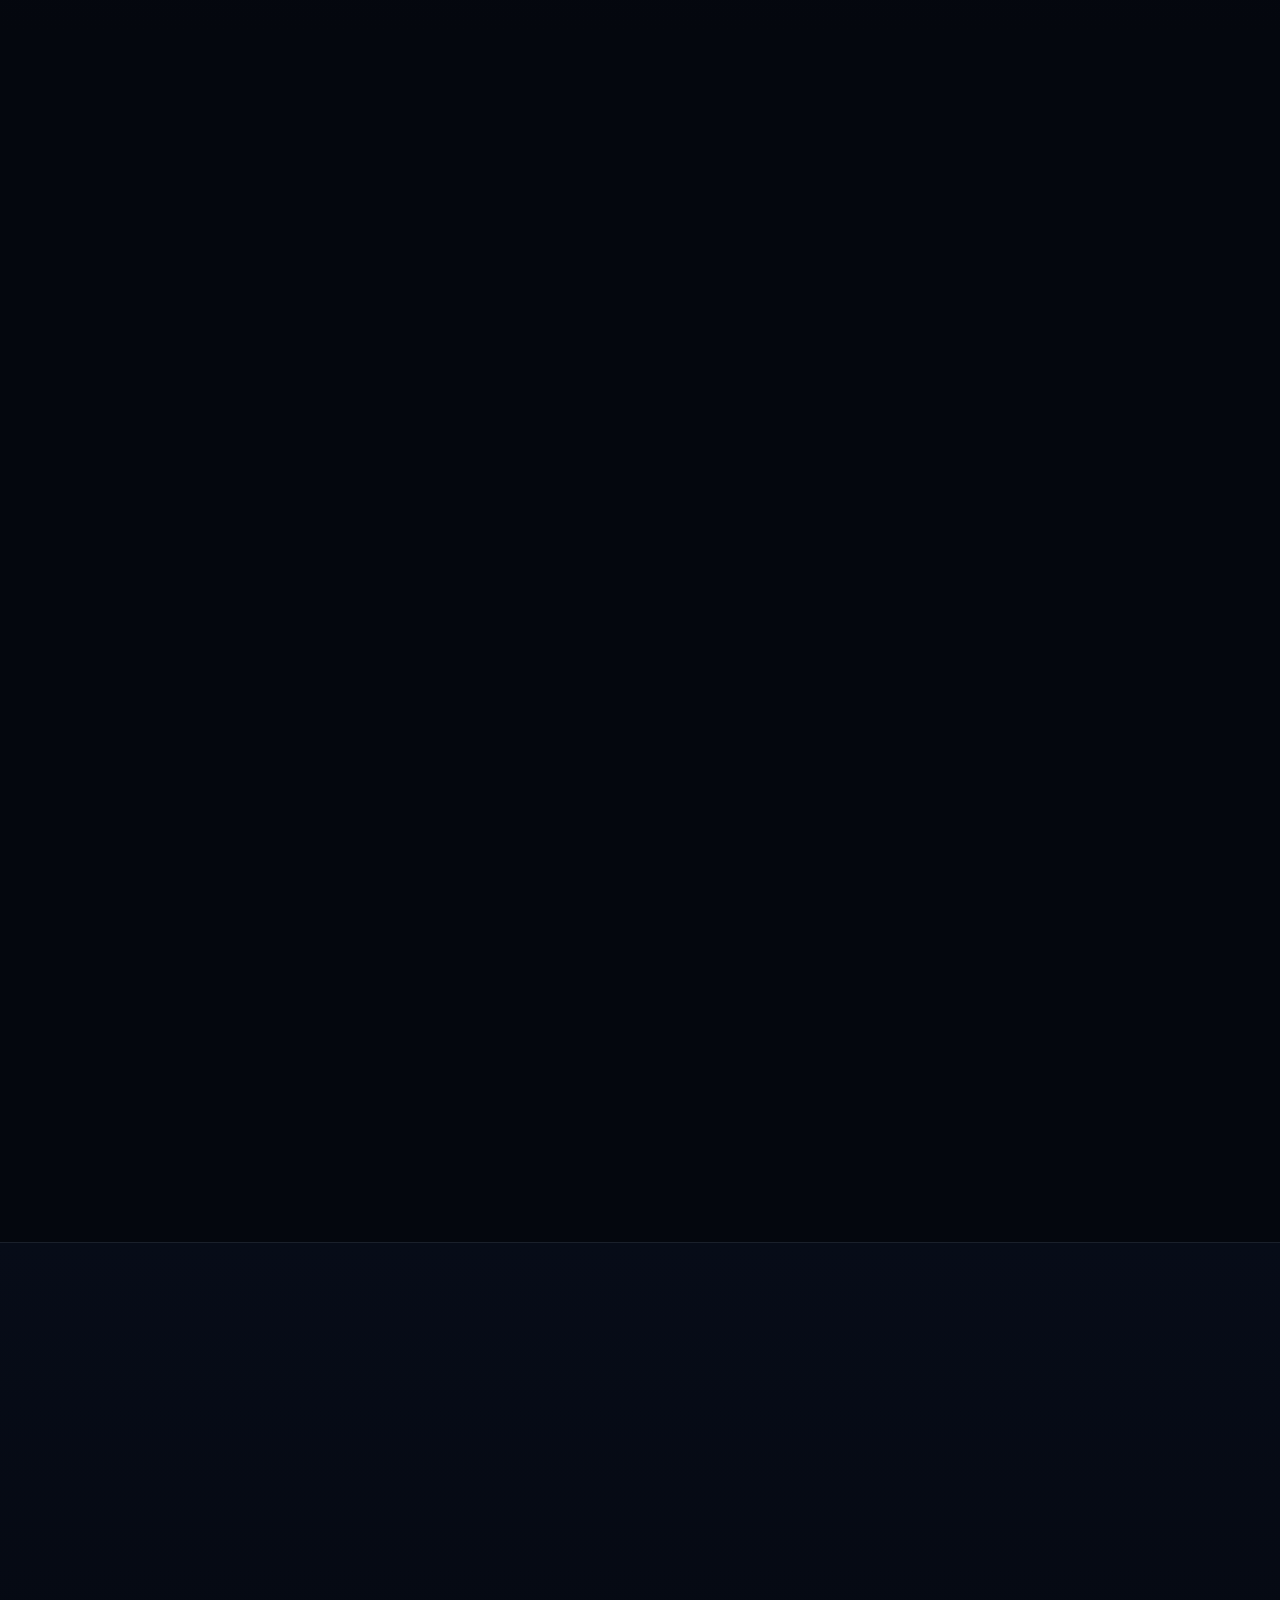
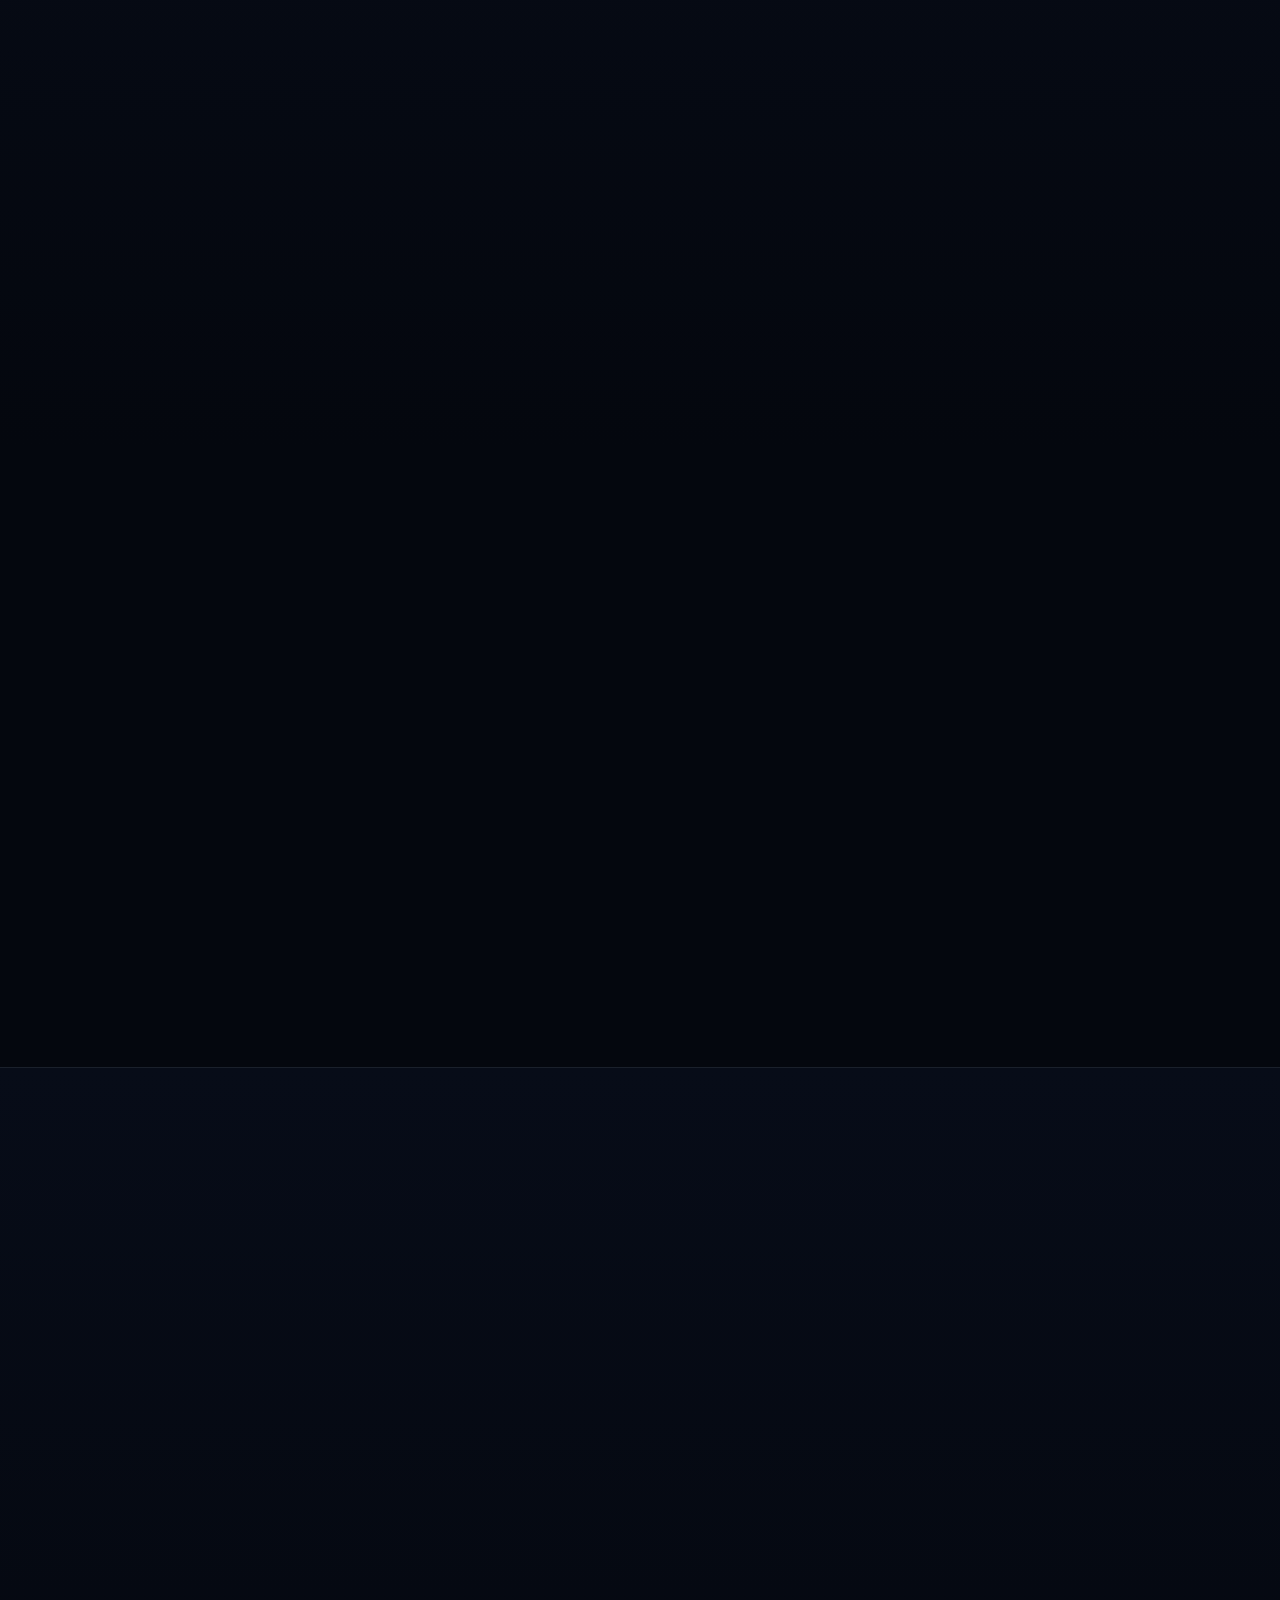
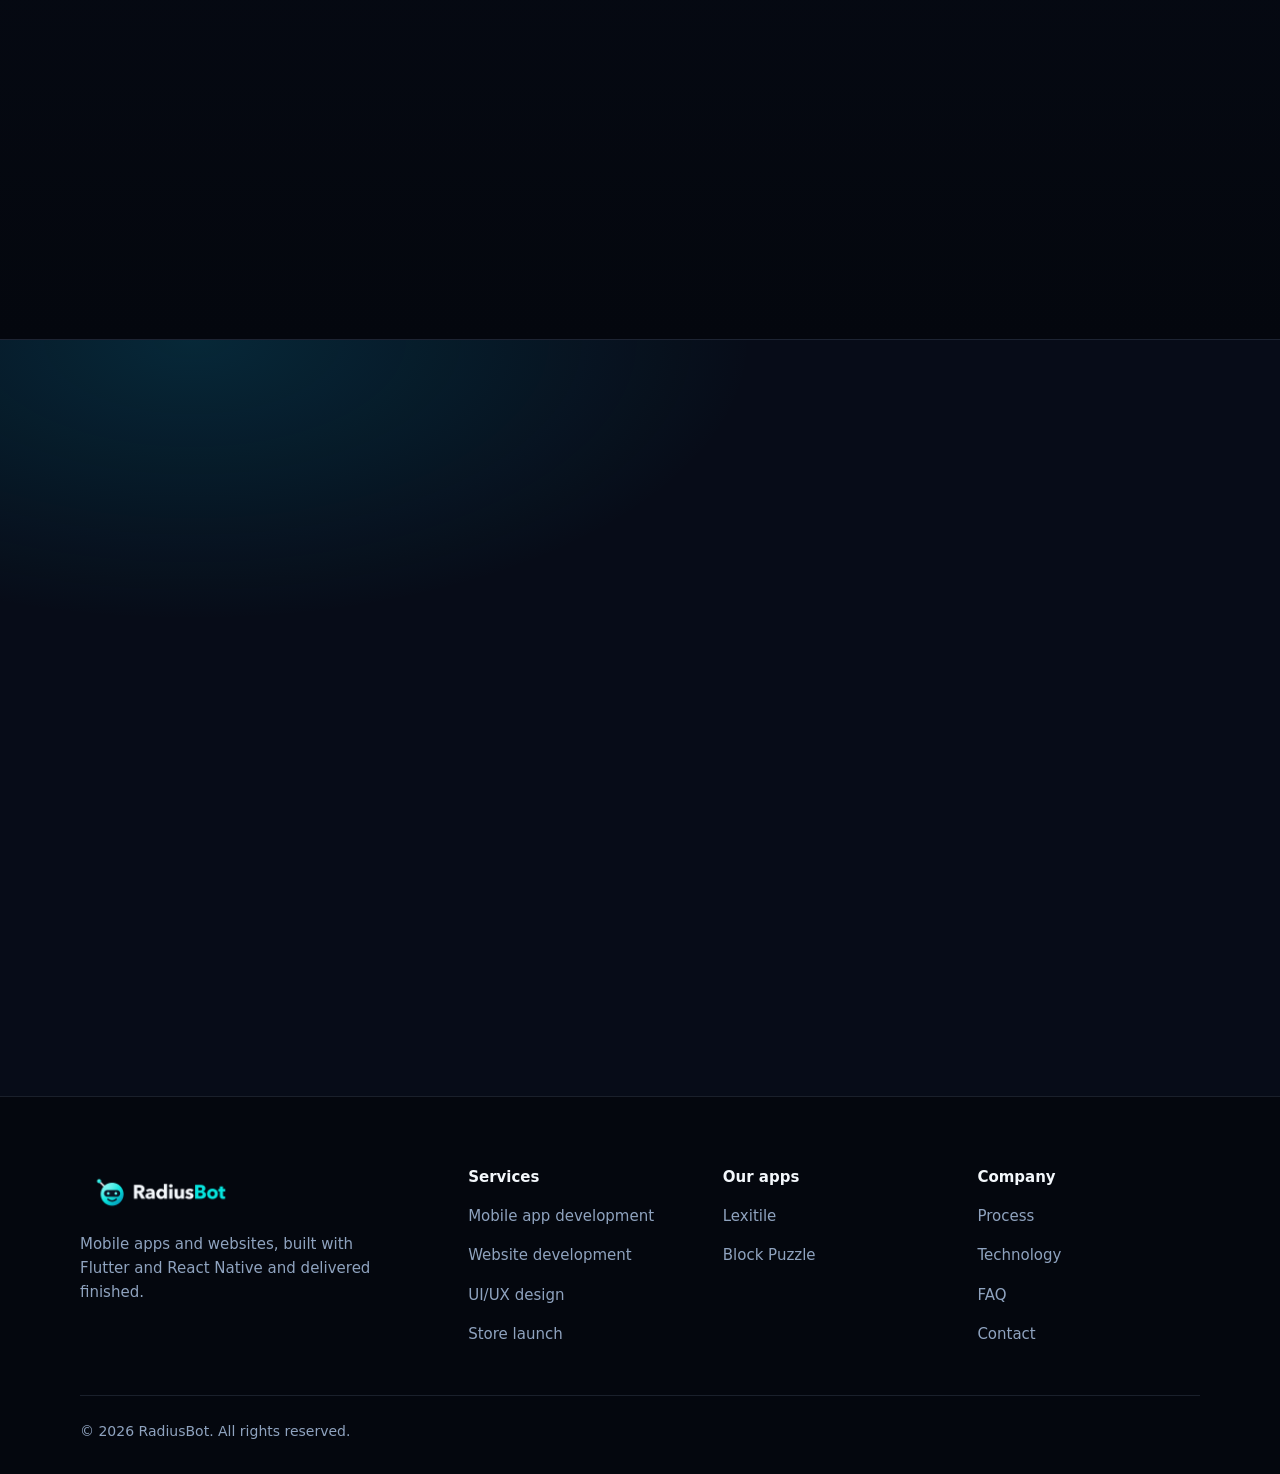
==== commit 4f3c59b7: "Redesign as a studio site: work showcase, services, process, FAQ, SEO - Centred hero with a starfiel" ====
--- a/index.html
+++ b/index.html
@@ -3,33 +3,37 @@
 <head>
     <meta charset="UTF-8">
     <meta name="viewport" content="width=device-width, initial-scale=1">
-    <title>RadiusBot: Websites and Mobile Apps</title>
-    <meta name="description" content="RadiusBot builds finished websites and mobile apps for you, from design to launch and support. Makers of Lexitile and Block Puzzle.">
+    <title>RadiusBot | Flutter &amp; React Native App and Website Development</title>
+    <meta name="description" content="RadiusBot builds mobile apps and websites with Flutter and React Native, from design to App Store and Google Play launch. Makers of Lexitile and Block Puzzle.">
     <link rel="canonical" href="https://radiusbot.com/">
+    <meta name="robots" content="index, follow, max-image-preview:large">
     <meta name="theme-color" content="#070C18">
     <meta http-equiv="Content-Security-Policy" content="default-src 'self'; img-src 'self' data:; style-src 'self'; script-src 'self'; connect-src https://formsubmit.co; form-action https://formsubmit.co mailto:; base-uri 'self'; object-src 'none'">
 
-    <!-- Icons: the browser tab uses favicon.svg/.ico; Google Search picks a
-         square icon whose size is a multiple of 48px. -->
+    <!-- Browser tab and Google Search icon (Google wants a multiple of 48px). -->
     <link rel="icon" href="/favicon.ico" sizes="48x48">
     <link rel="icon" href="/favicon.svg" type="image/svg+xml">
     <link rel="icon" href="/assets/icon-192.png" type="image/png" sizes="192x192">
     <link rel="apple-touch-icon" href="/assets/apple-touch-icon.png">
     <link rel="manifest" href="/site.webmanifest">
 
-    <!-- Link previews (WhatsApp, LinkedIn, X, Slack, iMessage) -->
+    <!-- Link previews -->
     <meta property="og:type" content="website">
     <meta property="og:site_name" content="RadiusBot">
-    <meta property="og:title" content="RadiusBot: Websites and Mobile Apps">
-    <meta property="og:description" content="We build finished websites and mobile apps for you, from design to launch. Makers of Lexitile and Block Puzzle.">
+    <meta property="og:title" content="RadiusBot | Flutter &amp; React Native App and Website Development">
+    <meta property="og:description" content="We build your mobile app or website and deliver it finished: designed, built, launched on the stores and looked after.">
     <meta property="og:url" content="https://radiusbot.com/">
     <meta property="og:image" content="https://radiusbot.com/assets/og-image.png">
     <meta property="og:image:width" content="1200">
     <meta property="og:image:height" content="630">
     <meta property="og:image:alt" content="RadiusBot logo">
+    <meta property="og:locale" content="en_US">
     <meta name="twitter:card" content="summary_large_image">
-
-    <!-- Lets Google show "RadiusBot" as the site name and use the logo. -->
+    <meta name="twitter:title" content="RadiusBot | Flutter &amp; React Native App and Website Development">
+    <meta name="twitter:description" content="We build your mobile app or website and deliver it finished: designed, built, launched on the stores and looked after.">
+    <meta name="twitter:image" content="https://radiusbot.com/assets/og-image.png">
+
+    <!-- Structured data: who we are, what we offer, our apps, and the FAQ. -->
     <script type="application/ld+json">
     {
         "@context": "https://schema.org",
@@ -39,23 +43,73 @@
                 "@id": "https://radiusbot.com/#organization",
                 "name": "RadiusBot",
                 "url": "https://radiusbot.com/",
-                "logo": "https://radiusbot.com/assets/icon-512.png"
+                "logo": {
+                    "@type": "ImageObject",
+                    "url": "https://radiusbot.com/assets/icon-512.png",
+                    "width": 512,
+                    "height": 512
+                },
+                "description": "RadiusBot builds mobile apps and websites with Flutter and React Native, from design to App Store and Google Play launch.",
+                "knowsAbout": ["Flutter", "React Native", "Mobile app development", "Website development", "UI/UX design", "In-app purchases and subscriptions"],
+                "makesOffer": [
+                    { "@type": "Offer", "itemOffered": { "@type": "Service", "name": "Mobile app development", "description": "iPhone and Android apps built with Flutter or React Native." } },
+                    { "@type": "Offer", "itemOffered": { "@type": "Service", "name": "Website development", "description": "Fast, search-friendly websites and web apps." } },
+                    { "@type": "Offer", "itemOffered": { "@type": "Service", "name": "UI/UX design", "description": "Screens and flows designed and agreed before development." } },
+                    { "@type": "Offer", "itemOffered": { "@type": "Service", "name": "App Store and Google Play launch", "description": "Store listings, review and release." } }
+                ]
             },
             {
                 "@type": "WebSite",
+                "@id": "https://radiusbot.com/#website",
                 "name": "RadiusBot",
                 "url": "https://radiusbot.com/",
-                "publisher": { "@id": "https://radiusbot.com/#organization" }
+                "publisher": { "@id": "https://radiusbot.com/#organization" },
+                "inLanguage": "en"
+            },
+            {
+                "@type": "MobileApplication",
+                "name": "Lexitile - Scrabble Dictionary",
+                "operatingSystem": "Android",
+                "applicationCategory": "ReferenceApplication",
+                "description": "Offline word finder and dictionary with wildcard and prefix search, definitions and tile scores.",
+                "url": "https://play.google.com/store/apps/details?id=com.financialfreedom.scabble",
+                "image": "https://radiusbot.com/assets/apps/lexitile-icon.png",
+                "author": { "@id": "https://radiusbot.com/#organization" },
+                "offers": { "@type": "Offer", "price": "0", "priceCurrency": "USD" }
+            },
+            {
+                "@type": "MobileApplication",
+                "name": "Block Puzzle - Supreme",
+                "operatingSystem": "Android",
+                "applicationCategory": "GameApplication",
+                "description": "A calm 8x8 block puzzle with Journey and Classic modes, no timer, and offline play.",
+                "url": "https://play.google.com/store/apps/details?id=com.radiusbot.blockpuzzle",
+                "image": "https://radiusbot.com/assets/apps/blockpuzzle-icon.png",
+                "author": { "@id": "https://radiusbot.com/#organization" },
+                "offers": { "@type": "Offer", "price": "0", "priceCurrency": "USD" }
+            },
+            {
+                "@type": "FAQPage",
+                "mainEntity": [
+                    { "@type": "Question", "name": "What does RadiusBot build?", "acceptedAnswer": { "@type": "Answer", "text": "Mobile apps for iPhone and Android, and websites. We design, build and launch them, then keep them updated." } },
+                    { "@type": "Question", "name": "Which technologies do you use?", "acceptedAnswer": { "@type": "Answer", "text": "Flutter and React Native. Both let one codebase run on iPhone, Android and the web, so you get every platform without paying for three separate apps." } },
+                    { "@type": "Question", "name": "Do I need to hire or manage developers?", "acceptedAnswer": { "@type": "Answer", "text": "No. We deliver a finished, working product. You tell us what you want, review the designs and test versions, and we take care of the rest." } },
+                    { "@type": "Question", "name": "Will you publish my app on the App Store and Google Play?", "acceptedAnswer": { "@type": "Answer", "text": "Yes. We prepare the store listing, screenshots and privacy details, and take the app through Apple and Google review." } },
+                    { "@type": "Question", "name": "Can my app have subscriptions or in-app purchases?", "acceptedAnswer": { "@type": "Answer", "text": "Yes. We set up subscriptions, free trials and one-time purchases on both stores, like the ones in our own app Lexitile." } },
+                    { "@type": "Question", "name": "What happens after launch?", "acceptedAnswer": { "@type": "Answer", "text": "We keep your app or website updated, secure and working with new phone and browser versions." } },
+                    { "@type": "Question", "name": "How do we get started?", "acceptedAnswer": { "@type": "Answer", "text": "Send us a message through the form on this page. We reply within one business day with questions and next steps." } }
+                ]
             }
         ]
     }
     </script>
 
+    <link rel="preload" as="image" href="/assets/apps/lexitile-search.jpg">
     <link rel="stylesheet" href="/styles.css">
     <script src="/main.js" defer></script>
 </head>
 <body>
-    <!-- Icon sprite, drawn on a 24px grid with a 2px stroke. -->
+    <!-- Icon sprite: 24px grid, 2px stroke. -->
     <svg class="sprite" aria-hidden="true">
         <symbol id="i-arrow" viewBox="0 0 24 24"><path d="M5 12h14M12 5l7 7-7 7"/></symbol>
         <symbol id="i-check" viewBox="0 0 24 24"><path d="M20 6 9 17l-5-5"/></symbol>
@@ -67,6 +121,18 @@
         <symbol id="i-close" viewBox="0 0 24 24"><path d="M18 6 6 18M6 6l12 12"/></symbol>
         <symbol id="i-clock" viewBox="0 0 24 24"><circle cx="12" cy="12" r="10"/><path d="M12 6v6l4 2"/></symbol>
         <symbol id="i-play" viewBox="0 0 24 24"><path class="fill" d="M6 3.5v17a1 1 0 0 0 1.5.86l14-8.5a1 1 0 0 0 0-1.72l-14-8.5A1 1 0 0 0 6 3.5z"/></symbol>
+        <symbol id="i-pen" viewBox="0 0 24 24"><path d="M12 20h9"/><path d="M16.5 3.5a2.1 2.1 0 0 1 3 3L7 19l-4 1 1-4z"/></symbol>
+        <symbol id="i-rocket" viewBox="0 0 24 24"><path d="M4.5 16.5c-1.5 1.26-2 5-2 5s3.74-.5 5-2c.71-.84.7-2.13-.09-2.91a2.18 2.18 0 0 0-2.91-.09z"/><path d="m12 15-3-3a22 22 0 0 1 2-3.95A12.88 12.88 0 0 1 22 2c0 2.72-.78 7.5-6 11a22.35 22.35 0 0 1-4 2z"/><path d="M9 12H4s.55-3.03 2-4c1.62-1.08 5 0 5 0M12 15v5s3.03-.55 4-2c1.08-1.62 0-5 0-5"/></symbol>
+        <symbol id="i-card" viewBox="0 0 24 24"><rect x="2" y="5" width="20" height="14" rx="2"/><path d="M2 10h20M6 15h4"/></symbol>
+        <symbol id="i-wrench" viewBox="0 0 24 24"><path d="M14.7 6.3a1 1 0 0 0 0 1.4l1.6 1.6a1 1 0 0 0 1.4 0l3.77-3.77a6 6 0 0 1-7.94 7.94l-6.91 6.91a2.12 2.12 0 0 1-3-3l6.91-6.91a6 6 0 0 1 7.94-7.94l-3.76 3.76z"/></symbol>
+        <symbol id="i-layers" viewBox="0 0 24 24"><path d="m12 2 10 5-10 5L2 7l10-5z"/><path d="m2 17 10 5 10-5M2 12l10 5 10-5"/></symbol>
+        <symbol id="i-box" viewBox="0 0 24 24"><path d="M21 8 12 3 3 8v8l9 5 9-5V8z"/><path d="m3 8 9 5 9-5M12 13v8"/></symbol>
+        <symbol id="i-search" viewBox="0 0 24 24"><circle cx="11" cy="11" r="7"/><path d="m21 21-4.3-4.3"/></symbol>
+        <symbol id="i-message" viewBox="0 0 24 24"><path d="M21 15a2 2 0 0 1-2 2H7l-4 4V5a2 2 0 0 1 2-2h14a2 2 0 0 1 2 2z"/></symbol>
+        <symbol id="i-plus" viewBox="0 0 24 24"><path d="M12 5v14M5 12h14"/></symbol>
+        <!-- Framework marks. -->
+        <symbol id="logo-flutter" viewBox="0 0 24 24"><path class="fill" d="M14.31 0 2.3 12 6 15.7 21.68.01h-7.37zm.02 11.07L7.86 17.53 14.33 24h7.37l-6.46-6.47 6.46-6.46z"/></symbol>
+        <symbol id="logo-react" viewBox="-12 -11 24 22"><circle class="fill" r="2"/><g stroke-width="1"><ellipse rx="11" ry="4.2"/><ellipse rx="11" ry="4.2" transform="rotate(60)"/><ellipse rx="11" ry="4.2" transform="rotate(120)"/></g></symbol>
     </svg>
 
     <a class="skip-link" href="#main">Skip to content</a>
@@ -77,9 +143,11 @@
                 <img src="/assets/lockup-on-dark.png" width="160" height="48" alt="RadiusBot">
             </a>
             <nav class="nav" aria-label="Main">
-                <a href="#apps">Our apps</a>
-                <a href="#services">What we build</a>
-                <a href="#process">How we work</a>
+                <a href="#work">Our work</a>
+                <a href="#services">Services</a>
+                <a href="#process">Process</a>
+                <a href="#tech">Technology</a>
+                <a href="#faq">FAQ</a>
                 <a href="#contact" class="button button-primary button-small">Get your product built</a>
             </nav>
             <button class="menu-toggle" type="button" aria-controls="mobile-nav" aria-expanded="false" aria-label="Open menu">
@@ -87,217 +155,411 @@
             </button>
         </div>
         <nav id="mobile-nav" class="mobile-nav" aria-label="Main" hidden>
-            <a href="#apps">Our apps</a>
-            <a href="#services">What we build</a>
-            <a href="#process">How we work</a>
+            <a href="#work">Our work</a>
+            <a href="#services">Services</a>
+            <a href="#process">Process</a>
+            <a href="#tech">Technology</a>
+            <a href="#faq">FAQ</a>
             <a href="#contact" class="button button-primary">Get your product built</a>
         </nav>
     </header>
 
     <main id="main">
-        <!-- ============================== HERO ============================== -->
-        <section class="hero">
-            <div class="hero-glow" aria-hidden="true"></div>
-            <div class="container hero-grid">
-                <div class="hero-copy">
-                    <p class="eyebrow"><span class="dot" aria-hidden="true"></span>Websites &middot; Mobile apps</p>
-                    <h1>We build websites and mobile apps <span class="accent">people love to use.</span></h1>
-                    <p class="lead">
-                        Bring us your idea and we hand you a finished, working product:
-                        designed, built, launched and looked after by us. No developers to
-                        hire or manage. Our own apps are live on Google Play today.
-                    </p>
-                    <div class="hero-actions">
-                        <a href="#contact" class="button button-primary">
+        <!-- ================================================================ HERO -->
+        <section class="hero" aria-labelledby="hero-title">
+            <div class="stars" aria-hidden="true"></div>
+            <div class="container hero-inner">
+                <p class="pill">
+                    <img src="/assets/mark.svg" width="20" height="20" alt="">
+                    Flutter &amp; React Native app studio
+                </p>
+                <h1 id="hero-title">
+                    Your app or website,
+                    <span class="accent">built and delivered</span>
+                    for you
+                </h1>
+                <p class="hero-sub">
+                    Bring the idea. We design it, build it, launch it on the App Store,
+                    Google Play and the web, and keep it running.
+                </p>
+                <div class="hero-actions">
+                    <a href="#contact" class="button button-primary button-large">
+                        Get your product built
+                        <svg class="icon" aria-hidden="true"><use href="#i-arrow"/></svg>
+                    </a>
+                    <a href="#work" class="button button-ghost button-large">See our apps</a>
+                </div>
+            </div>
+
+            <div class="phone-fan" aria-label="Screens from our apps Lexitile and Block Puzzle">
+                <figure class="fan-phone fan-1"><img src="/assets/apps/blockpuzzle-journey.jpg" width="440" height="957" alt="Block Puzzle Journey mode"></figure>
+                <figure class="fan-phone fan-2"><img src="/assets/apps/lexitile-word.jpg" width="440" height="957" alt="Lexitile word definition"></figure>
+                <figure class="fan-phone fan-3"><img src="/assets/apps/lexitile-search.jpg" width="440" height="957" alt="Lexitile wildcard search"></figure>
+                <figure class="fan-phone fan-4"><img src="/assets/apps/blockpuzzle-board.jpg" width="440" height="957" alt="Block Puzzle board"></figure>
+                <figure class="fan-phone fan-5"><img src="/assets/apps/lexitile-dark.jpg" width="440" height="957" alt="Lexitile in dark mode"></figure>
+            </div>
+
+            <div class="container">
+                <dl class="stats">
+                    <div class="stat">
+                        <dt>Apps live on Google Play</dt>
+                        <dd>2</dd>
+                    </div>
+                    <div class="stat">
+                        <dt>Words in Lexitile's offline dictionary</dt>
+                        <dd>191,454</dd>
+                    </div>
+                    <div class="stat">
+                        <dt>Levels in Block Puzzle's Journey mode</dt>
+                        <dd>100</dd>
+                    </div>
+                    <div class="stat">
+                        <dt>Platforms from one codebase</dt>
+                        <dd>3</dd>
+                    </div>
+                </dl>
+            </div>
+        </section>
+
+        <!-- ============================================================ PROMISE -->
+        <section class="promise" aria-labelledby="promise-title">
+            <div class="container promise-inner">
+                <h2 id="promise-title">A finished product. <span class="muted">Not developers to manage.</span></h2>
+                <p>
+                    You don't hire anyone or run a team. You tell us what you want, approve the
+                    designs, try test versions as we go, and get a working app or website that's
+                    live for your customers.
+                </p>
+                <a href="#process" class="button button-light">See how it works</a>
+            </div>
+        </section>
+
+        <!-- =============================================================== WORK -->
+        <section id="work" class="section" aria-labelledby="work-title">
+            <div class="container">
+                <div class="section-head split-head">
+                    <div>
+                        <p class="kicker">Our work</p>
+                        <h2 id="work-title">Apps we built, launched and run</h2>
+                    </div>
+                    <p>Both are live on Google Play, built with Flutter, and looked after by us. Your product gets the same care.</p>
+                </div>
+
+                <article class="showcase showcase-lexitile">
+                    <div class="showcase-copy">
+                        <div class="showcase-title">
+                            <img src="/assets/apps/lexitile-icon.png" width="64" height="64" alt="Lexitile app icon" loading="lazy">
+                            <div>
+                                <h3>Lexitile - Scrabble Dictionary</h3>
+                                <p>Word game dictionary</p>
+                            </div>
+                        </div>
+                        <ul class="tags" aria-label="Platforms and technology">
+                            <li class="tag tag-accent">Built with Flutter</li>
+                            <li class="tag">Android</li>
+                            <li class="tag">Subscriptions</li>
+                            <li class="tag">Works offline</li>
+                        </ul>
+                        <p class="showcase-text">
+                            A fast, offline word finder for word game players. Type a pattern,
+                            use * for any unknown letter, and see every word that fits, with its
+                            meaning and score.
+                        </p>
+                        <ul class="feature-list">
+                            <li><svg class="icon" aria-hidden="true"><use href="#i-search"/></svg>Wildcard and prefix search across 191,454 words</li>
+                            <li><svg class="icon" aria-hidden="true"><use href="#i-layers"/></svg>Definitions, related forms and tile-by-tile scores</li>
+                            <li><svg class="icon" aria-hidden="true"><use href="#i-card"/></svg>Yearly, weekly and lifetime plans with a free trial</li>
+                        </ul>
+                        <div class="showcase-actions">
+                            <a class="button button-primary" href="https://play.google.com/store/apps/details?id=com.financialfreedom.scabble" target="_blank" rel="noopener">
+                                <svg class="icon" aria-hidden="true"><use href="#i-play"/></svg>Get it on Google Play
+                            </a>
+                            <span class="soon"><svg class="icon" aria-hidden="true"><use href="#i-clock"/></svg>App Store: coming soon</span>
+                        </div>
+                        <a class="privacy-link" href="https://radiusbot.github.io/lexitile/" target="_blank" rel="noopener">
+                            <svg class="icon" aria-hidden="true"><use href="#i-shield"/></svg>Lexitile privacy policy
+                        </a>
+                    </div>
+                    <div class="showcase-media" aria-hidden="true">
+                        <img src="/assets/apps/lexitile-tiles.jpg" width="440" height="957" loading="lazy" alt="">
+                        <img src="/assets/apps/lexitile-word.jpg" width="440" height="957" loading="lazy" alt="">
+                    </div>
+                </article>
+
+                <article class="showcase showcase-blockpuzzle">
+                    <div class="showcase-copy">
+                        <div class="showcase-title">
+                            <img src="/assets/apps/blockpuzzle-icon.png" width="64" height="64" alt="Block Puzzle app icon" loading="lazy">
+                            <div>
+                                <h3>Block Puzzle - Supreme</h3>
+                                <p>Casual puzzle game</p>
+                            </div>
+                        </div>
+                        <ul class="tags" aria-label="Platforms and technology">
+                            <li class="tag tag-accent">Built with Flutter</li>
+                            <li class="tag">Android</li>
+                            <li class="tag">Phones &amp; tablets</li>
+                            <li class="tag">Works offline</li>
+                        </ul>
+                        <p class="showcase-text">
+                            A calm 8&times;8 block puzzle. Drag pieces onto the board, clear rows
+                            and columns, and play at your own pace: no timer, no rush.
+                        </p>
+                        <ul class="feature-list">
+                            <li><svg class="icon" aria-hidden="true"><use href="#i-layers"/></svg>Journey mode with 100 levels, plus endless Classic</li>
+                            <li><svg class="icon" aria-hidden="true"><use href="#i-wrench"/></svg>Undo, automatic saving and offline play</li>
+                            <li><svg class="icon" aria-hidden="true"><use href="#i-pen"/></svg>Light and dark themes, colorblind patterns</li>
+                        </ul>
+                        <div class="showcase-actions">
+                            <a class="button button-primary" href="https://play.google.com/store/apps/details?id=com.radiusbot.blockpuzzle" target="_blank" rel="noopener">
+                                <svg class="icon" aria-hidden="true"><use href="#i-play"/></svg>Get it on Google Play
+                            </a>
+                            <span class="soon"><svg class="icon" aria-hidden="true"><use href="#i-clock"/></svg>App Store: coming soon</span>
+                        </div>
+                        <a class="privacy-link" href="https://radiusbot.github.io/blockpuzzle/" target="_blank" rel="noopener">
+                            <svg class="icon" aria-hidden="true"><use href="#i-shield"/></svg>Block Puzzle privacy policy
+                        </a>
+                    </div>
+                    <div class="showcase-media" aria-hidden="true">
+                        <img src="/assets/apps/blockpuzzle-dark.jpg" width="440" height="957" loading="lazy" alt="">
+                        <img src="/assets/apps/blockpuzzle-colorblind.jpg" width="440" height="957" loading="lazy" alt="">
+                    </div>
+                </article>
+            </div>
+        </section>
+
+        <!-- =========================================================== SERVICES -->
+        <section id="services" class="section section-raised" aria-labelledby="services-title">
+            <div class="container">
+                <div class="section-head split-head">
+                    <div>
+                        <p class="kicker">Services</p>
+                        <h2 id="services-title">Mobile app and website development, end to end</h2>
+                    </div>
+                    <p>Everything it takes to go from an idea to a product your customers can download or visit, in one place.</p>
+                </div>
+
+                <ul class="service-grid">
+                    <li class="service">
+                        <span class="service-icon"><svg class="icon" aria-hidden="true"><use href="#i-phone"/></svg></span>
+                        <h3>Mobile app development</h3>
+                        <p>One app for iPhone and Android, built with Flutter or React Native. Smooth, reliable and fast to update.</p>
+                    </li>
+                    <li class="service">
+                        <span class="service-icon"><svg class="icon" aria-hidden="true"><use href="#i-globe"/></svg></span>
+                        <h3>Website development</h3>
+                        <p>Company sites, landing pages and web apps that load fast on phones and are easy to find on Google.</p>
+                    </li>
+                    <li class="service">
+                        <span class="service-icon"><svg class="icon" aria-hidden="true"><use href="#i-pen"/></svg></span>
+                        <h3>UI/UX design</h3>
+                        <p>Clear screens and simple flows, designed and agreed with you before any code is written.</p>
+                    </li>
+                    <li class="service">
+                        <span class="service-icon"><svg class="icon" aria-hidden="true"><use href="#i-rocket"/></svg></span>
+                        <h3>App Store &amp; Google Play launch</h3>
+                        <p>Store listings, screenshots, privacy details and review. We take your app all the way to "live".</p>
+                    </li>
+                    <li class="service">
+                        <span class="service-icon"><svg class="icon" aria-hidden="true"><use href="#i-card"/></svg></span>
+                        <h3>Subscriptions &amp; in-app purchases</h3>
+                        <p>Free trials, subscriptions and one-time purchases on both stores, so your app can earn from day one.</p>
+                    </li>
+                    <li class="service">
+                        <span class="service-icon"><svg class="icon" aria-hidden="true"><use href="#i-wrench"/></svg></span>
+                        <h3>Updates &amp; support</h3>
+                        <p>After launch we keep your product updated, secure and working with new phones and browsers.</p>
+                    </li>
+                </ul>
+            </div>
+        </section>
+
+        <!-- ========================================================= CTA BANNER -->
+        <section class="banner-wrap" aria-labelledby="banner-title">
+            <div class="container">
+                <div class="banner">
+                    <div class="banner-copy">
+                        <h2 id="banner-title">Got an idea for an app or website?</h2>
+                        <p>Tell us about it. We reply within one business day with questions and next steps.</p>
+                        <a href="#contact" class="button button-primary button-large">
                             Get your product built
                             <svg class="icon" aria-hidden="true"><use href="#i-arrow"/></svg>
                         </a>
-                        <a href="#apps" class="button button-ghost">See our apps</a>
-                    </div>
-                    <ul class="hero-facts">
-                        <li><svg class="icon" aria-hidden="true"><use href="#i-check"/></svg>A finished product, not hired hands</li>
-                        <li><svg class="icon" aria-hidden="true"><use href="#i-check"/></svg>Design, build and launch included</li>
-                        <li><svg class="icon" aria-hidden="true"><use href="#i-check"/></svg>Updates and support after launch</li>
-                    </ul>
-                </div>
-
-                <div class="hero-visual" aria-hidden="true">
-                    <div class="orbit orbit-1"></div>
-                    <div class="orbit orbit-2"></div>
-                    <figure class="phone phone-back">
-                        <img src="/assets/apps/blockpuzzle-board.jpg" width="480" height="1044" alt="">
-                    </figure>
-                    <figure class="phone phone-front">
-                        <img src="/assets/apps/lexitile-search.jpg" width="480" height="1044" alt="">
-                    </figure>
-                </div>
-            </div>
-        </section>
-
-        <!-- ============================ OUR APPS ============================ -->
-        <section id="apps" class="section">
+                    </div>
+                    <img class="banner-mark" src="/assets/mark.svg" width="240" height="240" alt="" loading="lazy">
+                </div>
+            </div>
+        </section>
+
+        <!-- ============================================================ PROCESS -->
+        <section id="process" class="section" aria-labelledby="process-title">
             <div class="container">
-                <div class="section-head">
-                    <p class="kicker">Our apps</p>
-                    <h2>Made by RadiusBot</h2>
-                    <p>Products we designed, built and run ourselves. We build yours the same way.</p>
-                </div>
-
-                <div class="apps-grid">
-                    <article class="app-card">
-                        <div class="app-shot">
-                            <img src="/assets/apps/lexitile-word.jpg" width="480" height="1044" loading="lazy" alt="Lexitile showing a word's definition and tile score">
-                        </div>
-                        <div class="app-body">
-                            <div class="app-title">
-                                <img class="app-icon" src="/assets/apps/lexitile-icon.png" width="64" height="64" alt="">
-                                <div>
-                                    <h3>Lexitile - Scrabble Dictionary</h3>
-                                    <p class="app-category">Word game dictionary</p>
-                                </div>
-                            </div>
-                            <p>
-                                A fast, offline word finder and dictionary for word game players.
-                                Type a pattern, use * for any unknown letter, and see every word that fits.
-                            </p>
-                            <ul class="checklist">
-                                <li><svg class="icon" aria-hidden="true"><use href="#i-check"/></svg>Wildcard and prefix search across 191,454 words</li>
-                                <li><svg class="icon" aria-hidden="true"><use href="#i-check"/></svg>Definitions, related forms and tile-by-tile scores</li>
-                                <li><svg class="icon" aria-hidden="true"><use href="#i-check"/></svg>Works fully offline, with favorites and dark mode</li>
+                <div class="section-head centered">
+                    <p class="kicker">Process</p>
+                    <h2 id="process-title">From idea to finished product in four steps</h2>
+                </div>
+
+                <div class="process" data-tabs>
+                    <div class="process-tabs" role="tablist" aria-label="Steps">
+                        <button type="button" role="tab" id="tab-1" aria-controls="step-1" aria-selected="true"><span>01</span>Plan</button>
+                        <button type="button" role="tab" id="tab-2" aria-controls="step-2" aria-selected="false" tabindex="-1"><span>02</span>Design</button>
+                        <button type="button" role="tab" id="tab-3" aria-controls="step-3" aria-selected="false" tabindex="-1"><span>03</span>Build &amp; test</button>
+                        <button type="button" role="tab" id="tab-4" aria-controls="step-4" aria-selected="false" tabindex="-1"><span>04</span>Launch &amp; support</button>
+                    </div>
+
+                    <div class="process-panel" role="tabpanel" id="step-1" aria-labelledby="tab-1">
+                        <div>
+                            <h3>Plan</h3>
+                            <ul class="check-list">
+                                <li><svg class="icon" aria-hidden="true"><use href="#i-check"/></svg><span><strong>Your goals:</strong> we learn who it's for and what it must do.</span></li>
+                                <li><svg class="icon" aria-hidden="true"><use href="#i-check"/></svg><span><strong>A clear plan:</strong> the features, the platforms and the order we'll build them in.</span></li>
                             </ul>
-                            <div class="app-actions">
-                                <a class="button button-primary button-small" href="https://play.google.com/store/apps/details?id=com.financialfreedom.scabble" target="_blank" rel="noopener">
-                                    <svg class="icon" aria-hidden="true"><use href="#i-play"/></svg>
-                                    Google Play
-                                </a>
-                                <span class="badge"><svg class="icon" aria-hidden="true"><use href="#i-clock"/></svg>App Store: coming soon</span>
-                            </div>
-                            <a class="privacy-link" href="https://radiusbot.github.io/lexitile/" target="_blank" rel="noopener">
-                                <svg class="icon" aria-hidden="true"><use href="#i-shield"/></svg>Privacy Policy
-                            </a>
-                        </div>
+                        </div>
+                        <span class="panel-icon"><svg class="icon" aria-hidden="true"><use href="#i-message"/></svg></span>
+                    </div>
+                    <div class="process-panel" role="tabpanel" id="step-2" aria-labelledby="tab-2">
+                        <div>
+                            <h3>Design</h3>
+                            <ul class="check-list">
+                                <li><svg class="icon" aria-hidden="true"><use href="#i-check"/></svg><span><strong>See it first:</strong> you get the screens before any code is written.</span></li>
+                                <li><svg class="icon" aria-hidden="true"><use href="#i-check"/></svg><span><strong>Shape it together:</strong> we refine the design until it's right for your customers.</span></li>
+                            </ul>
+                        </div>
+                        <span class="panel-icon"><svg class="icon" aria-hidden="true"><use href="#i-pen"/></svg></span>
+                    </div>
+                    <div class="process-panel" role="tabpanel" id="step-3" aria-labelledby="tab-3">
+                        <div>
+                            <h3>Build &amp; test</h3>
+                            <ul class="check-list">
+                                <li><svg class="icon" aria-hidden="true"><use href="#i-check"/></svg><span><strong>Short rounds:</strong> we build in steps and share a working version you can try.</span></li>
+                                <li><svg class="icon" aria-hidden="true"><use href="#i-check"/></svg><span><strong>Tested on real devices:</strong> phones, tablets and browsers, before anything ships.</span></li>
+                            </ul>
+                        </div>
+                        <span class="panel-icon"><svg class="icon" aria-hidden="true"><use href="#i-box"/></svg></span>
+                    </div>
+                    <div class="process-panel" role="tabpanel" id="step-4" aria-labelledby="tab-4">
+                        <div>
+                            <h3>Launch &amp; support</h3>
+                            <ul class="check-list">
+                                <li><svg class="icon" aria-hidden="true"><use href="#i-check"/></svg><span><strong>Go live:</strong> we publish to the App Store, Google Play or the web, and handle review.</span></li>
+                                <li><svg class="icon" aria-hidden="true"><use href="#i-check"/></svg><span><strong>Stay live:</strong> updates, fixes and new-OS support after launch.</span></li>
+                            </ul>
+                        </div>
+                        <span class="panel-icon"><svg class="icon" aria-hidden="true"><use href="#i-rocket"/></svg></span>
+                    </div>
+                </div>
+            </div>
+        </section>
+
+        <!-- =============================================================== TECH -->
+        <section id="tech" class="section section-raised" aria-labelledby="tech-title">
+            <div class="container">
+                <div class="section-head centered">
+                    <p class="kicker">Technology</p>
+                    <h2 id="tech-title">Built with Flutter and React Native</h2>
+                    <p>Two proven ways to ship one product to iPhone, Android and the web from a single codebase. We pick the one that fits your project.</p>
+                </div>
+
+                <div class="tech-grid">
+                    <article class="tech-card">
+                        <svg class="tech-logo tech-flutter" aria-hidden="true"><use href="#logo-flutter"/></svg>
+                        <h3>Flutter</h3>
+                        <p>Google's toolkit for fast, good-looking apps from one codebase. Lexitile and Block Puzzle are built with it.</p>
+                        <ul class="tags"><li class="tag">iPhone</li><li class="tag">Android</li><li class="tag">Web</li></ul>
                     </article>
-
-                    <article class="app-card">
-                        <div class="app-shot">
-                            <img src="/assets/apps/blockpuzzle-dark.jpg" width="480" height="1044" loading="lazy" alt="Block Puzzle board in dark mode">
-                        </div>
-                        <div class="app-body">
-                            <div class="app-title">
-                                <img class="app-icon" src="/assets/apps/blockpuzzle-icon.png" width="64" height="64" alt="">
-                                <div>
-                                    <h3>Block Puzzle - Supreme</h3>
-                                    <p class="app-category">Casual puzzle game</p>
-                                </div>
-                            </div>
-                            <p>
-                                A calm 8&times;8 block puzzle. Clear rows and columns at your own pace:
-                                no timer, no rush, and it plays offline.
-                            </p>
-                            <ul class="checklist">
-                                <li><svg class="icon" aria-hidden="true"><use href="#i-check"/></svg>Journey mode with 100 levels, plus endless Classic</li>
-                                <li><svg class="icon" aria-hidden="true"><use href="#i-check"/></svg>Undo, automatic saving and offline play</li>
-                                <li><svg class="icon" aria-hidden="true"><use href="#i-check"/></svg>Light and dark themes, colorblind patterns</li>
-                            </ul>
-                            <div class="app-actions">
-                                <a class="button button-primary button-small" href="https://play.google.com/store/apps/details?id=com.radiusbot.blockpuzzle" target="_blank" rel="noopener">
-                                    <svg class="icon" aria-hidden="true"><use href="#i-play"/></svg>
-                                    Google Play
-                                </a>
-                                <span class="badge"><svg class="icon" aria-hidden="true"><use href="#i-clock"/></svg>App Store: coming soon</span>
-                            </div>
-                            <a class="privacy-link" href="https://radiusbot.github.io/blockpuzzle/" target="_blank" rel="noopener">
-                                <svg class="icon" aria-hidden="true"><use href="#i-shield"/></svg>Privacy Policy
-                            </a>
-                        </div>
+                    <article class="tech-card">
+                        <svg class="tech-logo tech-react" aria-hidden="true"><use href="#logo-react"/></svg>
+                        <h3>React Native</h3>
+                        <p>Meta's framework for native iPhone and Android apps in JavaScript, sharing code with React websites.</p>
+                        <ul class="tags"><li class="tag">iPhone</li><li class="tag">Android</li><li class="tag">Web</li></ul>
                     </article>
                 </div>
             </div>
         </section>
 
-        <!-- ========================== WHAT WE BUILD ========================= -->
-        <section id="services" class="section section-raised">
+        <!-- ============================================================ WHY US -->
+        <section class="section" aria-labelledby="why-title">
             <div class="container">
-                <div class="section-head">
-                    <p class="kicker">What we build</p>
-                    <h2>Your product, built and delivered</h2>
-                    <p>You bring the idea. We take care of everything else and hand over a working website or app, live and ready for your customers.</p>
-                </div>
-
-                <div class="services-grid">
-                    <article class="service-card">
-                        <div class="service-icon"><svg class="icon" aria-hidden="true"><use href="#i-globe"/></svg></div>
-                        <h3>Websites</h3>
-                        <p>
-                            Company sites, landing pages and web apps that load fast, look sharp
-                            on every screen and are easy to find on Google.
-                        </p>
-                        <ul class="checklist">
-                            <li><svg class="icon" aria-hidden="true"><use href="#i-check"/></svg>Design that matches your brand</li>
-                            <li><svg class="icon" aria-hidden="true"><use href="#i-check"/></svg>Fast on phones, search-engine ready</li>
-                            <li><svg class="icon" aria-hidden="true"><use href="#i-check"/></svg>Forms, sign-in, payments and dashboards</li>
-                        </ul>
-                    </article>
-
-                    <article class="service-card">
-                        <div class="service-icon"><svg class="icon" aria-hidden="true"><use href="#i-phone"/></svg></div>
-                        <h3>Mobile apps</h3>
-                        <p>
-                            Your app for iPhone and Android: smooth, reliable, and published
-                            on the App Store and Google Play for you.
-                        </p>
-                        <ul class="checklist">
-                            <li><svg class="icon" aria-hidden="true"><use href="#i-check"/></svg>One app for iPhone and Android</li>
-                            <li><svg class="icon" aria-hidden="true"><use href="#i-check"/></svg>Subscriptions and in-app purchases</li>
-                            <li><svg class="icon" aria-hidden="true"><use href="#i-check"/></svg>Store listing, review and release handled</li>
-                        </ul>
-                    </article>
-                </div>
-            </div>
-        </section>
-
-        <!-- =========================== HOW WE WORK ========================== -->
-        <section id="process" class="section">
-            <div class="container">
-                <div class="section-head">
-                    <p class="kicker">How we work</p>
-                    <h2>From idea to finished product in four steps</h2>
-                </div>
-                <ol class="steps">
-                    <li>
-                        <span class="step-number">01</span>
-                        <h3>Talk</h3>
-                        <p>Tell us what you want to build. We reply within a business day with questions and a rough plan.</p>
-                    </li>
-                    <li>
-                        <span class="step-number">02</span>
-                        <h3>Design</h3>
-                        <p>You see clickable screens before any code is written, and we refine them together.</p>
-                    </li>
-                    <li>
-                        <span class="step-number">03</span>
-                        <h3>Build</h3>
-                        <p>We build in short rounds and share a working version you can try as we go.</p>
-                    </li>
-                    <li>
-                        <span class="step-number">04</span>
-                        <h3>Launch</h3>
-                        <p>We put your website or app live for your customers, then keep it updated, secure and running smoothly.</p>
-                    </li>
-                </ol>
-            </div>
-        </section>
-
-        <!-- ============================= CONTACT ============================ -->
-        <section id="contact" class="section section-raised">
+                <div class="section-head centered">
+                    <p class="kicker">Why RadiusBot</p>
+                    <h2 id="why-title">What you can count on</h2>
+                </div>
+                <ul class="why-grid">
+                    <li class="why">
+                        <span class="why-number">01</span>
+                        <h3>A finished product</h3>
+                        <p>You get a working app or website, live for your customers. No developers to hire or manage.</p>
+                    </li>
+                    <li class="why">
+                        <span class="why-number">02</span>
+                        <h3>Every platform, one build</h3>
+                        <p>One codebase covers iPhone, Android and the web, so updates reach everyone at once.</p>
+                    </li>
+                    <li class="why">
+                        <span class="why-number">03</span>
+                        <h3>We've shipped our own</h3>
+                        <p>We build, launch and run our own apps on Google Play, so we know the whole road to "live".</p>
+                    </li>
+                    <li class="why">
+                        <span class="why-number">04</span>
+                        <h3>Privacy taken seriously</h3>
+                        <p>Every app we ship comes with a clear privacy policy, so its users know exactly what's collected and why.</p>
+                    </li>
+                </ul>
+            </div>
+        </section>
+
+        <!-- ================================================================ FAQ -->
+        <section id="faq" class="section section-raised" aria-labelledby="faq-title">
+            <div class="container faq-wrap">
+                <div class="section-head centered">
+                    <p class="kicker">FAQ</p>
+                    <h2 id="faq-title">Questions, answered</h2>
+                </div>
+                <div class="faq">
+                    <details>
+                        <summary>What does RadiusBot build?<svg class="icon" aria-hidden="true"><use href="#i-plus"/></svg></summary>
+                        <p>Mobile apps for iPhone and Android, and websites. We design, build and launch them, then keep them updated.</p>
+                    </details>
+                    <details>
+                        <summary>Which technologies do you use?<svg class="icon" aria-hidden="true"><use href="#i-plus"/></svg></summary>
+                        <p>Flutter and React Native. Both let one codebase run on iPhone, Android and the web, so you get every platform without paying for three separate apps.</p>
+                    </details>
+                    <details>
+                        <summary>Do I need to hire or manage developers?<svg class="icon" aria-hidden="true"><use href="#i-plus"/></svg></summary>
+                        <p>No. We deliver a finished, working product. You tell us what you want, review the designs and test versions, and we take care of the rest.</p>
+                    </details>
+                    <details>
+                        <summary>Will you publish my app on the App Store and Google Play?<svg class="icon" aria-hidden="true"><use href="#i-plus"/></svg></summary>
+                        <p>Yes. We prepare the store listing, screenshots and privacy details, and take the app through Apple and Google review.</p>
+                    </details>
+                    <details>
+                        <summary>Can my app have subscriptions or in-app purchases?<svg class="icon" aria-hidden="true"><use href="#i-plus"/></svg></summary>
+                        <p>Yes. We set up subscriptions, free trials and one-time purchases on both stores, like the ones in our own app Lexitile.</p>
+                    </details>
+                    <details>
+                        <summary>What happens after launch?<svg class="icon" aria-hidden="true"><use href="#i-plus"/></svg></summary>
+                        <p>We keep your app or website updated, secure and working with new phone and browser versions.</p>
+                    </details>
+                    <details>
+                        <summary>How do we get started?<svg class="icon" aria-hidden="true"><use href="#i-plus"/></svg></summary>
+                        <p>Send us a message through the form below. We reply within one business day with questions and next steps.</p>
+                    </details>
+                </div>
+            </div>
+        </section>
+
+        <!-- ============================================================ CONTACT -->
+        <section id="contact" class="contact" aria-labelledby="contact-title">
             <div class="container contact-grid">
                 <div class="contact-intro">
-                    <p class="kicker">Contact us</p>
-                    <h2>Tell us what you want built</h2>
-                    <p>
-                        Describe the website or app you have in mind, or ask about one of ours.
-                        We'll reply within one business day with questions and next steps.
-                    </p>
+                    <p class="kicker">Contact</p>
+                    <h2 id="contact-title">Tell us what you want built</h2>
+                    <ol class="next-steps">
+                        <li><span>1</span><div><strong>Send your idea</strong><p>A few lines are enough to start.</p></div></li>
+                        <li><span>2</span><div><strong>We reply within one business day</strong><p>With questions and next steps.</p></div></li>
+                        <li><span>3</span><div><strong>Get a clear plan</strong><p>What we'll build, for which platforms.</p></div></li>
+                    </ol>
                 </div>
 
                 <div class="form-card">
@@ -312,24 +574,23 @@
                                 <input id="contact-email" name="email" type="email" autocomplete="email" required>
                             </div>
                         </div>
+                        <fieldset class="field">
+                            <legend>What do you need?</legend>
+                            <div class="choices">
+                                <label class="choice"><input type="radio" name="topic" value="A mobile app" checked><span>A mobile app</span></label>
+                                <label class="choice"><input type="radio" name="topic" value="A website"><span>A website</span></label>
+                                <label class="choice"><input type="radio" name="topic" value="A mobile app and a website"><span>Both</span></label>
+                                <label class="choice"><input type="radio" name="topic" value="Something else"><span>Something else</span></label>
+                            </div>
+                        </fieldset>
                         <div class="field">
-                            <label for="contact-topic">What do you need?</label>
-                            <select id="contact-topic" name="topic">
-                                <option>A website</option>
-                                <option>A mobile app</option>
-                                <option>A website and a mobile app</option>
-                                <option>A question about one of your apps</option>
-                                <option>Something else</option>
-                            </select>
-                        </div>
-                        <div class="field">
-                            <label for="contact-message">Message</label>
-                            <textarea id="contact-message" name="message" rows="5" required placeholder="A few lines about your idea, timeline or question"></textarea>
+                            <label for="contact-message">Your idea</label>
+                            <textarea id="contact-message" name="message" rows="5" required placeholder="What should it do, and who is it for?"></textarea>
                         </div>
                         <!-- Spam trap: people never see or fill this field. -->
                         <input class="honeypot" type="text" name="_honey" tabindex="-1" autocomplete="off" aria-hidden="true">
                         <p id="form-status" class="form-status" role="status" aria-live="polite"></p>
-                        <button type="submit" class="button button-primary button-block">
+                        <button type="submit" class="button button-primary button-block button-large">
                             <span class="button-label">Send message</span>
                             <svg class="icon" aria-hidden="true"><use href="#i-send"/></svg>
                         </button>
@@ -347,16 +608,40 @@
     </main>
 
     <footer class="site-footer">
-        <div class="container footer-row">
-            <a href="/" class="brand" aria-label="RadiusBot home">
-                <img src="/assets/lockup-on-dark.png" width="133" height="40" loading="lazy" alt="RadiusBot">
-            </a>
-            <nav class="footer-nav" aria-label="Footer">
-                <a href="#apps">Our apps</a>
-                <a href="#services">What we build</a>
-                <a href="#process">How we work</a>
-                <a href="#contact">Contact</a>
-            </nav>
+        <div class="container">
+            <div class="footer-grid">
+                <div class="footer-brand">
+                    <a href="/" class="brand" aria-label="RadiusBot home">
+                        <img src="/assets/lockup-on-dark.png" width="160" height="48" loading="lazy" alt="RadiusBot">
+                    </a>
+                    <p>Mobile apps and websites, built with Flutter and React Native and delivered finished.</p>
+                </div>
+                <nav aria-labelledby="footer-services">
+                    <h2 id="footer-services">Services</h2>
+                    <ul>
+                        <li><a href="#services">Mobile app development</a></li>
+                        <li><a href="#services">Website development</a></li>
+                        <li><a href="#services">UI/UX design</a></li>
+                        <li><a href="#services">Store launch</a></li>
+                    </ul>
+                </nav>
+                <nav aria-labelledby="footer-apps">
+                    <h2 id="footer-apps">Our apps</h2>
+                    <ul>
+                        <li><a href="https://play.google.com/store/apps/details?id=com.financialfreedom.scabble" target="_blank" rel="noopener">Lexitile</a></li>
+                        <li><a href="https://play.google.com/store/apps/details?id=com.radiusbot.blockpuzzle" target="_blank" rel="noopener">Block Puzzle</a></li>
+                    </ul>
+                </nav>
+                <nav aria-labelledby="footer-company">
+                    <h2 id="footer-company">Company</h2>
+                    <ul>
+                        <li><a href="#process">Process</a></li>
+                        <li><a href="#tech">Technology</a></li>
+                        <li><a href="#faq">FAQ</a></li>
+                        <li><a href="#contact">Contact</a></li>
+                    </ul>
+                </nav>
+            </div>
             <p class="copyright">&copy; <span id="year">2026</span> RadiusBot. All rights reserved.</p>
         </div>
     </footer>
--- a/styles.css
+++ b/styles.css
@@ -1,13 +1,14 @@
 /*
  * RadiusBot site. Colours and type follow the RadiusBot brand guidelines:
- * Night Navy surfaces, Radius Cyan as the signal colour (used sparingly),
- * Cloud text, Slate supporting text, Avenir Next.
+ * Night Navy surfaces, Radius Cyan as the signal colour, Cloud text,
+ * Slate supporting text, Avenir Next.
  *
- * The site is dark by design, matching the brand, so it doesn't switch
- * with the system light/dark setting.
+ * The site is dark by design, matching the brand, so it doesn't switch with
+ * the system light/dark setting.
  */
 
 :root {
+    --black: #04070E;
     --navy-950: #050912;
     --navy-900: #070C18;
     --navy-800: #0B1324;
@@ -20,16 +21,22 @@
     --slate: #8FA3BF;
     --danger: #FF8A8A;
 
-    --bg-app: var(--navy-900);
+    /* App accents, taken from each app's own icon. */
+    --lexitile: #2563EB;
+    --blockpuzzle: #C8552B;
+
+    --bg-app: var(--black);
     --bg-surface: var(--navy-800);
     --bg-surface-2: var(--navy-700);
-    --border: rgba(143, 163, 191, 0.18);
-    --border-strong: rgba(143, 163, 191, 0.32);
+    --border: rgba(143, 163, 191, 0.16);
+    --border-strong: rgba(143, 163, 191, 0.3);
     --text-primary: var(--cloud);
     --text-secondary: #B8C6D9;
     --text-muted: var(--slate);
     --accent: var(--cyan);
     --on-accent: var(--navy-900);
+    --accent-soft: rgba(7, 229, 222, 0.1);
+    --accent-line: rgba(7, 229, 222, 0.35);
 
     --font: 'Avenir Next', 'Avenir', 'Segoe UI', system-ui, -apple-system, 'Helvetica Neue', Arial, sans-serif;
 
@@ -46,14 +53,15 @@
     --radius-sm: 10px;
     --radius-md: 16px;
     --radius-lg: 24px;
+    --radius-xl: 32px;
     --radius-pill: 999px;
 
-    --container: 1160px;
+    --container: 1200px;
     --gutter: 16px;
     --header-height: 68px;
 
-    --shadow-card: 0 24px 60px -24px rgba(0, 0, 0, 0.6);
-    --glow-cyan: 0 0 0 1px rgba(7, 229, 222, 0.35), 0 12px 40px -8px rgba(7, 229, 222, 0.45);
+    --shadow-card: 0 30px 70px -30px rgba(0, 0, 0, 0.8);
+    --glow-cyan: 0 0 0 1px var(--accent-line), 0 12px 40px -8px rgba(7, 229, 222, 0.5);
 
     --ease: cubic-bezier(0.2, 0.7, 0.2, 1);
 }
@@ -63,7 +71,7 @@
 }
 
 @media (min-width: 1024px) {
-    :root { --gutter: 32px; --header-height: 76px; }
+    :root { --gutter: 40px; --header-height: 76px; }
 }
 
 /* ------------------------------------------------------------------ base */
@@ -97,10 +105,12 @@
     margin: 0;
     font-weight: 700;
     letter-spacing: -0.02em;
-    line-height: 1.15;
-}
-
-p { margin: 0; }
+    line-height: 1.12;
+}
+
+p, ul, ol, dl, dd, figure { margin: 0; }
+
+ul, ol { padding: 0; list-style: none; }
 
 :focus-visible {
     outline: 2px solid var(--accent);
@@ -123,7 +133,8 @@
     stroke-linejoin: round;
 }
 
-.icon .fill { fill: currentColor; stroke: none; }
+.icon .fill,
+.tech-logo .fill { fill: currentColor; stroke: none; }
 
 .container {
     width: 100%;
@@ -160,33 +171,108 @@
     font: inherit;
     font-size: 16px;
     font-weight: 600;
+    line-height: 1.2;
     text-decoration: none;
+    white-space: nowrap;
     cursor: pointer;
     transition: transform 160ms var(--ease), box-shadow 160ms var(--ease), background-color 160ms var(--ease), border-color 160ms var(--ease);
 }
 
 .button:active { transform: translateY(1px); }
 
-.button-primary {
-    background: var(--accent);
-    color: var(--on-accent);
-}
+.button .icon { width: 18px; height: 18px; }
+
+.button-primary { background: var(--accent); color: var(--on-accent); }
 
 .button-primary:hover { background: var(--cyan-light); box-shadow: var(--glow-cyan); }
 
-.button-ghost {
-    background: transparent;
-    border-color: var(--border-strong);
-    color: var(--text-primary);
-}
-
-.button-ghost:hover { border-color: var(--accent); background: rgba(7, 229, 222, 0.06); }
+.button-ghost { background: rgba(255, 255, 255, 0.02); border-color: var(--border-strong); color: var(--text-primary); }
+
+.button-ghost:hover { border-color: var(--accent); background: var(--accent-soft); }
+
+.button-light { background: var(--cloud); color: var(--navy-900); }
+
+.button-light:hover { background: #FFFFFF; }
 
 .button-small { min-height: 40px; padding: 0 var(--space-4); font-size: 15px; }
 
+.button-large { min-height: 54px; padding: 0 var(--space-6); font-size: 17px; }
+
 .button-block { width: 100%; }
 
 .button[disabled] { opacity: 0.6; cursor: progress; }
+
+/* ------------------------------------------------------------- shared text */
+
+.kicker {
+    display: inline-flex;
+    align-items: center;
+    gap: var(--space-2);
+    color: var(--accent);
+    font-size: 13px;
+    font-weight: 700;
+    letter-spacing: 0.14em;
+    text-transform: uppercase;
+}
+
+.kicker::before {
+    content: "";
+    width: 18px;
+    height: 2px;
+    border-radius: 2px;
+    background: currentColor;
+}
+
+.section { padding: var(--space-8) 0; }
+
+@media (min-width: 960px) {
+    .section { padding: var(--space-9) 0; }
+}
+
+.section-raised {
+    background: linear-gradient(180deg, var(--navy-900), var(--black));
+    border-top: 1px solid var(--border);
+}
+
+.section-head { margin-bottom: var(--space-7); }
+
+.section-head h2 {
+    margin-top: var(--space-3);
+    font-size: clamp(30px, 4.8vw, 48px);
+}
+
+.section-head p:not(.kicker) {
+    margin-top: var(--space-4);
+    color: var(--text-secondary);
+    font-size: 18px;
+}
+
+.section-head.centered { max-width: 760px; margin-left: auto; margin-right: auto; text-align: center; }
+
+.section-head.centered .kicker::before { display: none; }
+
+.split-head { display: grid; gap: var(--space-4); align-items: end; }
+
+@media (min-width: 900px) {
+    .split-head { grid-template-columns: 1.2fr 1fr; gap: var(--space-8); }
+    .split-head > p { margin-top: 0 !important; }
+}
+
+.tags { display: flex; flex-wrap: wrap; gap: var(--space-2); }
+
+.tag {
+    display: inline-flex;
+    align-items: center;
+    min-height: 30px;
+    padding: 0 var(--space-3);
+    border: 1px solid var(--border-strong);
+    border-radius: var(--radius-pill);
+    color: var(--text-secondary);
+    font-size: 13px;
+    font-weight: 600;
+}
+
+.tag-accent { border-color: var(--accent-line); background: var(--accent-soft); color: var(--cyan-light); }
 
 /* ---------------------------------------------------------------- header */
 
@@ -194,7 +280,7 @@
     position: sticky;
     top: 0;
     z-index: 50;
-    background: rgba(7, 12, 24, 0.82);
+    background: rgba(4, 7, 14, 0.78);
     backdrop-filter: saturate(160%) blur(14px);
     -webkit-backdrop-filter: saturate(160%) blur(14px);
     border-bottom: 1px solid var(--border);
@@ -210,7 +296,7 @@
 .brand img { width: 140px; height: auto; }
 
 @media (min-width: 1024px) {
-    .brand img { width: 160px; }
+    .brand img { width: 156px; }
 }
 
 .nav { display: none; }
@@ -256,7 +342,7 @@
 
 .mobile-nav .button { margin-top: var(--space-3); }
 
-@media (min-width: 860px) {
+@media (min-width: 980px) {
     .nav { display: flex; align-items: center; gap: var(--space-6); }
     .menu-toggle, .mobile-nav { display: none !important; }
 }
@@ -266,67 +352,82 @@
 .hero {
     position: relative;
     overflow: hidden;
-    padding: var(--space-7) 0 var(--space-8);
+    padding: var(--space-8) 0 var(--space-7);
     background:
-        radial-gradient(1200px 600px at 85% 20%, rgba(3, 150, 184, 0.22), transparent 60%),
-        linear-gradient(180deg, var(--navy-950), var(--navy-900));
-}
-
-.hero-glow {
+        radial-gradient(900px 520px at 50% 115%, rgba(3, 150, 184, 0.35), transparent 70%),
+        radial-gradient(700px 400px at 50% -10%, rgba(7, 229, 222, 0.12), transparent 70%),
+        var(--black);
+    text-align: center;
+}
+
+@media (min-width: 960px) {
+    .hero { padding-top: var(--space-9); }
+}
+
+/* A quiet starfield: three tiled layers of tiny dots, drifting slowly. */
+.stars,
+.stars::before,
+.stars::after {
     position: absolute;
-    inset: auto -20% -40% auto;
-    width: 720px;
-    height: 720px;
-    border-radius: 50%;
-    background: radial-gradient(circle, rgba(7, 229, 222, 0.16), transparent 65%);
+    inset: 0;
+    background-repeat: repeat;
     pointer-events: none;
 }
 
-.hero-grid {
-    position: relative;
-    display: grid;
-    gap: var(--space-7);
-    align-items: center;
-}
-
-@media (min-width: 960px) {
-    .hero { padding: var(--space-9) 0; }
-    .hero-grid { grid-template-columns: 1.1fr 0.9fr; gap: var(--space-8); }
-}
-
-.eyebrow {
+.stars {
+    background-image:
+        radial-gradient(1px 1px at 20px 30px, rgba(243, 247, 251, 0.55), transparent),
+        radial-gradient(1px 1px at 130px 80px, rgba(243, 247, 251, 0.4), transparent),
+        radial-gradient(1px 1px at 70px 150px, rgba(243, 247, 251, 0.5), transparent);
+    background-size: 200px 200px;
+    opacity: 0.7;
+}
+
+.stars::before {
+    content: "";
+    background-image:
+        radial-gradient(1.5px 1.5px at 60px 40px, rgba(95, 247, 240, 0.7), transparent),
+        radial-gradient(1px 1px at 210px 190px, rgba(243, 247, 251, 0.5), transparent);
+    background-size: 320px 320px;
+    animation: drift 90s linear infinite;
+}
+
+.stars::after {
+    content: "";
+    background-image:
+        radial-gradient(1px 1px at 150px 260px, rgba(243, 247, 251, 0.45), transparent),
+        radial-gradient(2px 2px at 380px 90px, rgba(95, 247, 240, 0.5), transparent);
+    background-size: 460px 460px;
+    animation: drift 140s linear infinite reverse;
+}
+
+@keyframes drift {
+    to { background-position: 0 -640px; }
+}
+
+.hero-inner { position: relative; }
+
+.pill {
     display: inline-flex;
     align-items: center;
     gap: var(--space-2);
-    padding: 6px 14px;
-    border: 1px solid rgba(7, 229, 222, 0.35);
+    padding: 6px 16px 6px 8px;
+    border: 1px solid var(--border-strong);
     border-radius: var(--radius-pill);
-    background: rgba(7, 229, 222, 0.08);
-    color: var(--cyan-light);
+    background: rgba(18, 32, 58, 0.6);
+    color: var(--text-secondary);
     font-size: 14px;
     font-weight: 600;
-    letter-spacing: 0.02em;
-}
-
-.dot {
-    width: 8px;
-    height: 8px;
-    border-radius: 50%;
-    background: var(--cyan);
-    box-shadow: 0 0 0 0 rgba(7, 229, 222, 0.6);
-    animation: pulse 2.4s var(--ease) infinite;
-}
-
-@keyframes pulse {
-    0% { box-shadow: 0 0 0 0 rgba(7, 229, 222, 0.55); }
-    70% { box-shadow: 0 0 0 10px rgba(7, 229, 222, 0); }
-    100% { box-shadow: 0 0 0 0 rgba(7, 229, 222, 0); }
-}
+}
+
+.pill img { width: 22px; height: 22px; }
 
 .hero h1 {
-    margin-top: var(--space-5);
-    font-size: clamp(38px, 7vw, 66px);
-    letter-spacing: -0.03em;
+    max-width: 920px;
+    margin: var(--space-5) auto 0;
+    font-size: clamp(40px, 7.4vw, 76px);
+    letter-spacing: -0.035em;
+    line-height: 1.04;
 }
 
 .accent {
@@ -336,9 +437,9 @@
     color: transparent;
 }
 
-.lead {
-    margin-top: var(--space-5);
-    max-width: 560px;
+.hero-sub {
+    max-width: 620px;
+    margin: var(--space-5) auto 0;
     color: var(--text-secondary);
     font-size: clamp(17px, 2.2vw, 20px);
 }
@@ -346,229 +447,186 @@
 .hero-actions {
     display: flex;
     flex-wrap: wrap;
+    justify-content: center;
     gap: var(--space-3);
     margin-top: var(--space-6);
 }
 
-.hero-facts {
-    display: flex;
-    flex-wrap: wrap;
-    gap: var(--space-3) var(--space-5);
-    margin: var(--space-6) 0 0;
-    padding: 0;
-    list-style: none;
-    color: var(--text-muted);
-    font-size: 15px;
-}
-
-.hero-facts li { display: inline-flex; align-items: center; gap: var(--space-2); }
-
-.hero-facts .icon { width: 18px; height: 18px; color: var(--accent); }
-
-/* Two overlapping phones showing the real apps. */
-.hero-visual {
+/* Fan of five phones showing the real apps. */
+.phone-fan {
     position: relative;
-    height: 440px;
-    max-width: 420px;
-    width: 100%;
-    margin: 0 auto;
-}
-
-@media (min-width: 960px) {
-    .hero-visual { height: 560px; max-width: none; }
-}
-
-.orbit {
+    height: 380px;
+    margin: var(--space-7) auto 0;
+    max-width: 980px;
+}
+
+@media (min-width: 760px) {
+    .phone-fan { height: 520px; }
+}
+
+.fan-phone {
+    --w: 150px;
     position: absolute;
     left: 50%;
-    top: 50%;
-    border: 1px solid rgba(7, 229, 222, 0.14);
-    border-radius: 50%;
-    transform: translate(-50%, -50%);
-}
-
-.orbit-1 { width: 380px; height: 380px; }
-.orbit-2 { width: 560px; height: 560px; border-color: rgba(7, 229, 222, 0.07); }
-
-.phone {
-    position: absolute;
-    margin: 0;
-    width: 172px;
-    padding: 8px;
-    border-radius: 34px;
-    background: linear-gradient(160deg, #23324F, #0B1324);
+    bottom: 0;
+    width: var(--w);
+    padding: 6px;
+    border-radius: 28px;
+    background: linear-gradient(160deg, #2A3B5C, #0B1324);
     box-shadow: 0 0 0 1px var(--border-strong), var(--shadow-card);
-}
-
-.phone img { border-radius: 26px; }
-
-@media (min-width: 480px) {
-    .phone { width: 200px; }
-}
-
-@media (min-width: 960px) {
-    .phone { width: 250px; border-radius: 40px; padding: 10px; }
-    .phone img { border-radius: 30px; }
-}
-
-.phone-front {
-    z-index: 1;
-    left: 50%;
-    top: 0;
-    transform: translateX(-12%) rotate(4deg);
-    animation: float 7s ease-in-out infinite;
-}
-
-.phone-back {
-    left: 50%;
-    top: 36px;
-    transform: translateX(-88%) rotate(-7deg);
-    z-index: 0;
-    opacity: 0.92;
-    animation: float-back 8s ease-in-out infinite;
-}
-
-@keyframes float {
-    50% { transform: translateX(-12%) rotate(4deg) translateY(-12px); }
-}
-
-@keyframes float-back {
-    50% { transform: translateX(-88%) rotate(-7deg) translateY(10px); }
-}
-
-/* -------------------------------------------------------------- sections */
-
-.section { padding: var(--space-8) 0; }
-
-@media (min-width: 960px) {
-    .section { padding: var(--space-9) 0; }
-}
-
-.section-raised {
-    background: linear-gradient(180deg, var(--navy-800), var(--navy-900));
-    border-top: 1px solid var(--border);
-    border-bottom: 1px solid var(--border);
-}
-
-.section-head { max-width: 680px; margin-bottom: var(--space-7); }
-
-.kicker {
+    transform-origin: 50% 100%;
+}
+
+.fan-phone img { border-radius: 22px; }
+
+@media (min-width: 760px) {
+    .fan-phone { --w: 200px; padding: 8px; border-radius: 34px; }
+    .fan-phone img { border-radius: 27px; }
+}
+
+.fan-3 { --w: 180px; z-index: 3; transform: translateX(-50%); }
+.fan-2 { z-index: 2; transform: translateX(-118%) rotate(-8deg) translateY(-6px); }
+.fan-4 { z-index: 2; transform: translateX(18%) rotate(8deg) translateY(-6px); }
+.fan-1 { z-index: 1; transform: translateX(-178%) rotate(-15deg) translateY(10px); opacity: 0.8; display: none; }
+.fan-5 { z-index: 1; transform: translateX(78%) rotate(15deg) translateY(10px); opacity: 0.8; display: none; }
+
+@media (min-width: 760px) {
+    .fan-3 { --w: 236px; }
+    .fan-1, .fan-5 { display: block; }
+}
+
+.stats {
+    position: relative;
+    display: grid;
+    grid-template-columns: 1fr 1fr;
+    margin-top: -1px;
+    border: 1px solid var(--border);
+    border-radius: var(--radius-lg);
+    background: rgba(11, 19, 36, 0.85);
+    backdrop-filter: blur(8px);
+    -webkit-backdrop-filter: blur(8px);
+}
+
+@media (min-width: 860px) {
+    .stats { grid-template-columns: repeat(4, 1fr); }
+}
+
+.stat {
+    display: flex;
+    flex-direction: column-reverse;
+    justify-content: flex-end;
+    gap: var(--space-1);
+    padding: var(--space-5) var(--space-4);
+    text-align: center;
+}
+
+.stat + .stat { border-left: 1px solid var(--border); }
+
+@media (max-width: 859px) {
+    .stat:nth-child(3) { border-left: 0; }
+    .stat:nth-child(n + 3) { border-top: 1px solid var(--border); }
+}
+
+.stat dd {
     color: var(--accent);
-    font-size: 14px;
+    font-size: clamp(30px, 4.4vw, 44px);
     font-weight: 700;
-    letter-spacing: 0.12em;
-    text-transform: uppercase;
-}
-
-.section-head h2,
-.contact-intro h2 {
-    margin-top: var(--space-3);
-    font-size: clamp(30px, 4.6vw, 44px);
-}
-
-.section-head p:not(.kicker),
-.contact-intro > p:not(.kicker) {
-    margin-top: var(--space-4);
+    letter-spacing: -0.02em;
+    line-height: 1;
+}
+
+.stat dt { color: var(--text-muted); font-size: 14px; line-height: 1.4; }
+
+/* --------------------------------------------------------------- promise */
+
+.promise {
+    padding: var(--space-8) 0;
+    background: var(--black);
+    text-align: center;
+}
+
+.promise-inner { max-width: 860px; }
+
+.promise h2 { font-size: clamp(28px, 4.4vw, 44px); }
+
+.muted { color: var(--text-muted); }
+
+.promise p {
+    margin: var(--space-5) auto var(--space-6);
+    max-width: 640px;
     color: var(--text-secondary);
     font-size: 18px;
 }
 
-.checklist {
-    display: grid;
-    gap: var(--space-2);
-    margin: 0;
-    padding: 0;
-    list-style: none;
-    color: var(--text-secondary);
-    font-size: 15px;
-}
-
-.checklist li { display: flex; gap: var(--space-2); align-items: flex-start; }
-
-.checklist .icon { width: 18px; height: 18px; margin-top: 3px; color: var(--accent); }
-
-/* ------------------------------------------------------------------ apps */
-
-.apps-grid { display: grid; gap: var(--space-6); }
-
-@media (min-width: 960px) {
-    .apps-grid { grid-template-columns: 1fr 1fr; }
-}
-
-.app-card {
+/* ------------------------------------------------------------- showcases */
+
+.showcase {
+    --app: var(--lexitile);
     display: grid;
     overflow: hidden;
     border: 1px solid var(--border);
-    border-radius: var(--radius-lg);
-    background: var(--bg-surface);
-    transition: transform 220ms var(--ease), border-color 220ms var(--ease), box-shadow 220ms var(--ease);
-}
-
-.app-card:hover {
-    transform: translateY(-4px);
-    border-color: rgba(7, 229, 222, 0.4);
-    box-shadow: var(--shadow-card);
+    border-radius: var(--radius-xl);
+    background: linear-gradient(135deg, var(--navy-800), var(--black));
+}
+
+.showcase + .showcase { margin-top: var(--space-6); }
+
+.showcase-blockpuzzle { --app: var(--blockpuzzle); }
+
+@media (min-width: 960px) {
+    .showcase { grid-template-columns: 1.05fr 0.95fr; }
+    .showcase-blockpuzzle .showcase-media { order: -1; }
+}
+
+.showcase-copy {
+    display: grid;
+    align-content: center;
+    gap: var(--space-5);
+    padding: var(--space-6) var(--space-5);
 }
 
 @media (min-width: 640px) {
-    .app-card { grid-template-columns: 200px 1fr; }
-}
-
-.app-shot {
+    .showcase-copy { padding: var(--space-7); }
+}
+
+.showcase-title { display: flex; align-items: center; gap: var(--space-4); }
+
+.showcase-title img { width: 64px; height: 64px; border-radius: 16px; box-shadow: 0 0 0 1px var(--border); }
+
+.showcase-title h3 { font-size: clamp(22px, 3vw, 30px); }
+
+.showcase-title p { margin-top: var(--space-1); color: var(--text-muted); font-size: 15px; }
+
+.showcase-text { color: var(--text-secondary); font-size: 17px; }
+
+.feature-list { display: grid; gap: var(--space-3); }
+
+.feature-list li {
     display: flex;
-    justify-content: center;
-    padding: var(--space-5) var(--space-5) 0;
-    background: radial-gradient(circle at 50% 30%, rgba(7, 229, 222, 0.14), transparent 70%), var(--bg-surface-2);
-}
-
-.app-shot img {
-    width: 180px;
-    border-radius: 22px 22px 0 0;
-    box-shadow: 0 0 0 1px var(--border-strong);
-}
-
-@media (min-width: 640px) {
-    .app-shot { align-items: center; padding: var(--space-5); }
-    .app-shot img { width: 100%; border-radius: 20px; }
-}
-
-.app-body {
-    display: grid;
-    align-content: start;
-    gap: var(--space-4);
-    padding: var(--space-5);
-}
-
-@media (min-width: 640px) {
-    .app-body { padding: var(--space-6); }
-}
-
-.app-title { display: flex; align-items: center; gap: var(--space-4); }
-
-.app-icon { width: 56px; height: 56px; border-radius: 14px; box-shadow: 0 0 0 1px var(--border); }
-
-.app-title h3 { font-size: 20px; }
-
-.app-category { margin-top: 2px; color: var(--text-muted); font-size: 14px; }
-
-.app-body > p { color: var(--text-secondary); font-size: 16px; }
-
-.app-actions { display: flex; flex-wrap: wrap; align-items: center; gap: var(--space-3); }
-
-.app-actions .icon { width: 16px; height: 16px; }
-
-.badge {
+    align-items: center;
+    gap: var(--space-3);
+    padding: var(--space-3) var(--space-4);
+    border: 1px solid var(--border);
+    border-radius: var(--radius-md);
+    background: rgba(255, 255, 255, 0.02);
+    font-size: 15px;
+    font-weight: 500;
+}
+
+.feature-list .icon { color: var(--accent); }
+
+.showcase-actions { display: flex; flex-wrap: wrap; align-items: center; gap: var(--space-3); }
+
+.soon {
     display: inline-flex;
     align-items: center;
-    gap: 6px;
-    min-height: 40px;
-    padding: 0 var(--space-4);
-    border: 1px dashed var(--border-strong);
-    border-radius: var(--radius-pill);
+    gap: var(--space-2);
     color: var(--text-muted);
     font-size: 14px;
     font-weight: 500;
 }
+
+.soon .icon { width: 16px; height: 16px; }
 
 .privacy-link {
     display: inline-flex;
@@ -585,93 +643,364 @@
 
 .privacy-link .icon { width: 16px; height: 16px; }
 
+.showcase-media {
+    position: relative;
+    display: flex;
+    justify-content: center;
+    align-items: flex-end;
+    gap: var(--space-4);
+    min-height: 340px;
+    padding: var(--space-7) var(--space-5) 0;
+    background:
+        radial-gradient(70% 60% at 50% 60%, color-mix(in srgb, var(--app) 55%, transparent), transparent 75%),
+        linear-gradient(180deg, color-mix(in srgb, var(--app) 18%, var(--navy-900)), var(--navy-900));
+}
+
+.showcase-media img {
+    width: 42%;
+    max-width: 230px;
+    border-radius: 26px 26px 0 0;
+    box-shadow: 0 0 0 6px rgba(11, 19, 36, 0.9), 0 0 0 7px var(--border-strong), var(--shadow-card);
+}
+
+.showcase-media img:first-child { transform: translateY(var(--space-6)); }
+
 /* -------------------------------------------------------------- services */
 
-.services-grid { display: grid; gap: var(--space-5); }
-
-@media (min-width: 860px) {
-    .services-grid { grid-template-columns: 1fr 1fr; gap: var(--space-6); }
-}
-
-.service-card {
+.service-grid { display: grid; gap: var(--space-4); }
+
+@media (min-width: 640px) {
+    .service-grid { grid-template-columns: 1fr 1fr; }
+}
+
+@media (min-width: 1024px) {
+    .service-grid { grid-template-columns: repeat(3, 1fr); gap: var(--space-5); }
+}
+
+.service {
     display: grid;
     align-content: start;
+    gap: var(--space-3);
+    padding: var(--space-6) var(--space-5);
+    border: 1px solid var(--border);
+    border-radius: var(--radius-lg);
+    background: linear-gradient(160deg, rgba(27, 45, 77, 0.55), rgba(7, 12, 24, 0.6));
+    transition: border-color 220ms var(--ease), transform 220ms var(--ease);
+}
+
+.service:hover { border-color: var(--accent-line); transform: translateY(-3px); }
+
+.service-icon {
+    display: grid;
+    place-items: center;
+    width: 52px;
+    height: 52px;
+    margin-bottom: var(--space-2);
+    border-radius: var(--radius-md);
+    background: var(--accent-soft);
+    box-shadow: inset 0 0 0 1px var(--accent-line);
+    color: var(--accent);
+}
+
+.service-icon .icon { width: 24px; height: 24px; }
+
+.service h3 { font-size: 20px; }
+
+.service p { color: var(--text-secondary); font-size: 15px; }
+
+/* ---------------------------------------------------------------- banner */
+
+.banner-wrap { padding: var(--space-8) 0 0; background: var(--black); }
+
+.banner {
+    position: relative;
+    display: flex;
+    align-items: center;
+    justify-content: space-between;
+    gap: var(--space-6);
+    overflow: hidden;
+    padding: var(--space-7) var(--space-5);
+    border: 1px solid var(--accent-line);
+    border-radius: var(--radius-xl);
+    background:
+        radial-gradient(600px 300px at 85% 50%, rgba(7, 229, 222, 0.25), transparent 70%),
+        linear-gradient(120deg, var(--navy-700), var(--navy-900));
+}
+
+@media (min-width: 640px) {
+    .banner { padding: var(--space-8) var(--space-7); }
+}
+
+.banner-copy { position: relative; display: grid; justify-items: start; gap: var(--space-4); max-width: 560px; }
+
+.banner h2 { font-size: clamp(28px, 4vw, 40px); }
+
+.banner p { color: var(--text-secondary); font-size: 18px; margin-bottom: var(--space-2); }
+
+.banner-mark {
+    display: none;
+    width: 220px;
+    height: 220px;
+    filter: drop-shadow(0 20px 50px rgba(7, 229, 222, 0.35));
+    animation: bob 6s ease-in-out infinite;
+}
+
+@media (min-width: 860px) {
+    .banner-mark { display: block; }
+}
+
+@keyframes bob {
+    50% { transform: translateY(-10px) rotate(-3deg); }
+}
+
+/* --------------------------------------------------------------- process */
+
+.process {
+    border: 1px solid var(--border);
+    border-radius: var(--radius-xl);
+    background: var(--navy-900);
+    overflow: hidden;
+}
+
+.process-tabs {
+    display: grid;
+    grid-template-columns: repeat(2, 1fr);
+    border-bottom: 1px solid var(--border);
+}
+
+@media (min-width: 760px) {
+    .process-tabs { grid-template-columns: repeat(4, 1fr); }
+}
+
+.process-tabs button {
+    display: flex;
+    align-items: center;
+    gap: var(--space-3);
+    padding: var(--space-4) var(--space-5);
+    border: 0;
+    border-bottom: 2px solid transparent;
+    background: transparent;
+    color: var(--text-muted);
+    font: inherit;
+    font-size: 16px;
+    font-weight: 600;
+    text-align: left;
+    cursor: pointer;
+    transition: color 160ms var(--ease), border-color 160ms var(--ease), background-color 160ms var(--ease);
+}
+
+.process-tabs button span {
+    display: grid;
+    place-items: center;
+    width: 36px;
+    height: 36px;
+    flex: none;
+    border: 1px solid var(--border-strong);
+    border-radius: 50%;
+    font-size: 13px;
+}
+
+.process-tabs button:hover { color: var(--text-primary); }
+
+.process-tabs [aria-selected="true"] {
+    border-bottom-color: var(--accent);
+    background: var(--accent-soft);
+    color: var(--text-primary);
+}
+
+.process-tabs [aria-selected="true"] span { border-color: var(--accent); background: var(--accent); color: var(--on-accent); }
+
+.process-panel {
+    display: flex;
+    align-items: center;
+    justify-content: space-between;
+    gap: var(--space-6);
+    padding: var(--space-6) var(--space-5);
+}
+
+@media (min-width: 760px) {
+    .process-panel { padding: var(--space-7); }
+}
+
+/* Without JavaScript every step shows, one after another. */
+.process-panel + .process-panel { border-top: 1px solid var(--border); }
+
+.process.is-enhanced .process-panel + .process-panel { border-top: 0; }
+
+.process-panel[hidden] { display: none; }
+
+.process-panel h3 { font-size: clamp(24px, 3vw, 32px); margin-bottom: var(--space-5); }
+
+.check-list { display: grid; gap: var(--space-4); }
+
+.check-list li { display: flex; gap: var(--space-3); color: var(--text-secondary); font-size: 17px; }
+
+.check-list strong { color: var(--text-primary); }
+
+.check-list .icon { margin-top: 4px; color: var(--accent); }
+
+.panel-icon {
+    display: none;
+    place-items: center;
+    width: 160px;
+    height: 160px;
+    flex: none;
+    border-radius: 50%;
+    background: radial-gradient(circle, rgba(7, 229, 222, 0.22), transparent 70%);
+    box-shadow: inset 0 0 0 1px var(--accent-line);
+    color: var(--accent);
+}
+
+.panel-icon .icon { width: 64px; height: 64px; stroke-width: 1.5; }
+
+@media (min-width: 760px) {
+    .panel-icon { display: grid; }
+}
+
+/* ------------------------------------------------------------------ tech */
+
+.tech-grid { display: grid; gap: var(--space-5); max-width: 900px; margin: 0 auto; }
+
+@media (min-width: 760px) {
+    .tech-grid { grid-template-columns: 1fr 1fr; }
+}
+
+.tech-card {
+    display: grid;
+    justify-items: start;
     gap: var(--space-4);
     padding: var(--space-6);
     border: 1px solid var(--border);
     border-radius: var(--radius-lg);
-    background: linear-gradient(160deg, rgba(27, 45, 77, 0.65), rgba(11, 19, 36, 0.65));
-}
-
-.service-card h3 { font-size: 26px; }
-
-.service-card > p { color: var(--text-secondary); }
-
-.service-icon {
+    background: var(--navy-800);
+}
+
+.tech-logo { width: 56px; height: 56px; fill: none; stroke: currentColor; }
+
+.tech-flutter { color: #54C5F8; }
+
+.tech-react { color: #61DAFB; }
+
+.tech-card h3 { font-size: 26px; }
+
+.tech-card p { color: var(--text-secondary); }
+
+/* ---------------------------------------------------------------- why us */
+
+.why-grid { display: grid; gap: var(--space-4); }
+
+@media (min-width: 640px) {
+    .why-grid { grid-template-columns: 1fr 1fr; }
+}
+
+@media (min-width: 1024px) {
+    .why-grid { grid-template-columns: repeat(4, 1fr); }
+}
+
+.why {
+    padding: var(--space-6) var(--space-5);
+    border-top: 2px solid var(--accent);
+    border-radius: 0 0 var(--radius-lg) var(--radius-lg);
+    background: linear-gradient(180deg, var(--accent-soft), transparent 60%);
+}
+
+.why-number { color: var(--accent); font-size: 14px; font-weight: 700; letter-spacing: 0.1em; }
+
+.why h3 { margin-top: var(--space-3); font-size: 21px; }
+
+.why p { margin-top: var(--space-2); color: var(--text-secondary); font-size: 15px; }
+
+/* ------------------------------------------------------------------- faq */
+
+.faq-wrap { max-width: 860px; }
+
+.faq { display: grid; gap: var(--space-3); }
+
+.faq details {
+    border: 1px solid var(--border);
+    border-radius: var(--radius-md);
+    background: var(--navy-800);
+    transition: border-color 160ms var(--ease);
+}
+
+.faq details[open] { border-color: var(--accent-line); }
+
+.faq summary {
+    display: flex;
+    align-items: center;
+    justify-content: space-between;
+    gap: var(--space-4);
+    padding: var(--space-4) var(--space-5);
+    font-size: 17px;
+    font-weight: 600;
+    list-style: none;
+    cursor: pointer;
+}
+
+.faq summary::-webkit-details-marker { display: none; }
+
+.faq summary .icon {
+    width: 28px;
+    height: 28px;
+    padding: 5px;
+    border: 1px solid var(--border-strong);
+    border-radius: 50%;
+    color: var(--accent);
+    transition: transform 200ms var(--ease);
+}
+
+.faq details[open] summary .icon { transform: rotate(45deg); }
+
+.faq details p { padding: 0 var(--space-5) var(--space-5); color: var(--text-secondary); }
+
+/* --------------------------------------------------------------- contact */
+
+.contact {
+    padding: var(--space-8) 0;
+    background:
+        radial-gradient(800px 400px at 15% 0%, rgba(3, 150, 184, 0.2), transparent 70%),
+        var(--navy-900);
+    border-top: 1px solid var(--border);
+}
+
+@media (min-width: 960px) {
+    .contact { padding: var(--space-9) 0; }
+}
+
+.contact-grid { display: grid; gap: var(--space-7); align-items: start; }
+
+@media (min-width: 960px) {
+    .contact-grid { grid-template-columns: 0.85fr 1.15fr; gap: var(--space-8); }
+}
+
+.contact-intro h2 { margin-top: var(--space-3); font-size: clamp(30px, 4.6vw, 46px); }
+
+.next-steps { display: grid; gap: var(--space-5); margin-top: var(--space-6); }
+
+.next-steps li { display: flex; gap: var(--space-4); }
+
+.next-steps li > span {
     display: grid;
     place-items: center;
-    width: 56px;
-    height: 56px;
-    border-radius: var(--radius-md);
-    background: rgba(7, 229, 222, 0.1);
-    box-shadow: inset 0 0 0 1px rgba(7, 229, 222, 0.35);
+    width: 40px;
+    height: 40px;
+    flex: none;
+    border-radius: 50%;
+    background: var(--accent-soft);
+    box-shadow: inset 0 0 0 1px var(--accent-line);
     color: var(--accent);
-}
-
-.service-icon .icon { width: 26px; height: 26px; }
-
-/* ----------------------------------------------------------------- steps */
-
-.steps {
-    display: grid;
-    gap: var(--space-4);
-    margin: 0;
-    padding: 0;
-    list-style: none;
-    counter-reset: none;
-}
-
-@media (min-width: 640px) {
-    .steps { grid-template-columns: 1fr 1fr; }
-}
-
-@media (min-width: 1024px) {
-    .steps { grid-template-columns: repeat(4, 1fr); }
-}
-
-.steps li {
-    position: relative;
-    padding: var(--space-5);
-    border: 1px solid var(--border);
-    border-radius: var(--radius-lg);
-    background: var(--bg-surface);
-}
-
-.step-number {
-    display: block;
-    color: var(--accent);
-    font-size: 32px;
     font-weight: 700;
-    letter-spacing: -0.02em;
-}
-
-.steps h3 { margin-top: var(--space-3); font-size: 20px; }
-
-.steps p { margin-top: var(--space-2); color: var(--text-secondary); font-size: 15px; }
-
-/* --------------------------------------------------------------- contact */
-
-.contact-grid { display: grid; gap: var(--space-7); align-items: start; }
-
-@media (min-width: 960px) {
-    .contact-grid { grid-template-columns: 0.9fr 1.1fr; gap: var(--space-8); }
-}
+}
+
+.next-steps strong { font-size: 17px; }
+
+.next-steps p { color: var(--text-muted); font-size: 15px; }
 
 .form-card {
     padding: var(--space-5);
     border: 1px solid var(--border);
-    border-radius: var(--radius-lg);
-    background: var(--bg-surface);
+    border-radius: var(--radius-xl);
+    background: var(--navy-800);
     box-shadow: var(--shadow-card);
 }
 
@@ -679,23 +1008,25 @@
     .form-card { padding: var(--space-6); }
 }
 
-#contact-form { display: grid; gap: var(--space-4); }
-
-.field-row { display: grid; gap: var(--space-4); }
+#contact-form { display: grid; gap: var(--space-5); }
+
+.field-row { display: grid; gap: var(--space-5); }
 
 @media (min-width: 640px) {
     .field-row { grid-template-columns: 1fr 1fr; }
 }
 
-.field { display: grid; gap: 6px; }
-
-.field label { font-size: 14px; font-weight: 600; color: var(--text-secondary); }
+.field { display: grid; gap: var(--space-2); min-width: 0; margin: 0; padding: 0; border: 0; }
+
+.field label,
+.field legend { padding: 0; font-size: 14px; font-weight: 600; color: var(--text-secondary); }
+
+.field legend { margin-bottom: var(--space-2); }
 
 .field input,
-.field select,
 .field textarea {
     width: 100%;
-    min-height: 48px;
+    min-height: 50px;
     padding: var(--space-3) var(--space-4);
     border: 1px solid var(--border-strong);
     border-radius: var(--radius-sm);
@@ -706,13 +1037,12 @@
     transition: border-color 160ms var(--ease), box-shadow 160ms var(--ease);
 }
 
-.field textarea { resize: vertical; min-height: 128px; }
+.field textarea { resize: vertical; min-height: 132px; }
 
 .field input::placeholder,
 .field textarea::placeholder { color: var(--text-muted); }
 
 .field input:focus,
-.field select:focus,
 .field textarea:focus {
     outline: none;
     border-color: var(--accent);
@@ -721,9 +1051,34 @@
 
 .field [aria-invalid="true"] { border-color: var(--danger); }
 
+.choices { display: flex; flex-wrap: wrap; gap: var(--space-2); }
+
+.choice { position: relative; cursor: pointer; }
+
+.choice input { position: absolute; opacity: 0; pointer-events: none; }
+
+.choice span {
+    display: inline-flex;
+    align-items: center;
+    min-height: 44px;
+    padding: 0 var(--space-4);
+    border: 1px solid var(--border-strong);
+    border-radius: var(--radius-pill);
+    color: var(--text-secondary);
+    font-size: 15px;
+    font-weight: 600;
+    transition: border-color 160ms var(--ease), background-color 160ms var(--ease), color 160ms var(--ease);
+}
+
+.choice:hover span { border-color: var(--accent-line); color: var(--text-primary); }
+
+.choice input:checked + span { border-color: var(--accent); background: var(--accent); color: var(--on-accent); }
+
+.choice input:focus-visible + span { outline: 2px solid var(--accent); outline-offset: 3px; }
+
 .honeypot { position: absolute; left: -10000px; width: 1px; height: 1px; opacity: 0; }
 
-.form-status { min-height: 0; font-size: 15px; color: var(--text-secondary); }
+.form-status { font-size: 15px; color: var(--text-secondary); }
 
 .form-status:empty { display: none; }
 
@@ -735,7 +1090,7 @@
     display: grid;
     justify-items: center;
     gap: var(--space-3);
-    padding: var(--space-6) 0;
+    padding: var(--space-7) 0;
     text-align: center;
 }
 
@@ -751,8 +1106,8 @@
     width: 64px;
     height: 64px;
     border-radius: 50%;
-    background: rgba(7, 229, 222, 0.12);
-    box-shadow: inset 0 0 0 1px rgba(7, 229, 222, 0.4);
+    background: var(--accent-soft);
+    box-shadow: inset 0 0 0 1px var(--accent-line);
     color: var(--accent);
 }
 
@@ -763,49 +1118,49 @@
 /* ---------------------------------------------------------------- footer */
 
 .site-footer {
-    padding: var(--space-7) 0;
+    padding: var(--space-8) 0 var(--space-6);
     border-top: 1px solid var(--border);
-    background: var(--navy-950);
-}
-
-.footer-row {
-    display: grid;
-    justify-items: center;
-    gap: var(--space-5);
-    text-align: center;
-}
-
-@media (min-width: 860px) {
-    .footer-row {
-        grid-template-columns: auto 1fr auto;
-        justify-items: stretch;
-        align-items: center;
-        text-align: left;
-    }
-}
-
-.site-footer .brand img { width: 133px; }
-
-.footer-nav {
-    display: flex;
-    flex-wrap: wrap;
-    justify-content: center;
-    gap: var(--space-2) var(--space-5);
-}
-
-.footer-nav a {
+    background: var(--black);
+}
+
+.footer-grid { display: grid; gap: var(--space-6); }
+
+@media (min-width: 640px) {
+    .footer-grid { grid-template-columns: 1fr 1fr 1fr; }
+    .footer-brand { grid-column: 1 / -1; }
+}
+
+@media (min-width: 960px) {
+    .footer-grid { grid-template-columns: 1.6fr 1fr 1fr 1fr; }
+    .footer-brand { grid-column: auto; }
+}
+
+.footer-brand p { margin-top: var(--space-4); max-width: 320px; color: var(--text-muted); font-size: 15px; }
+
+.site-footer h2 {
+    margin-bottom: var(--space-4);
+    color: var(--text-primary);
+    font-size: 15px;
+    letter-spacing: 0;
+}
+
+.site-footer ul { display: grid; gap: var(--space-3); }
+
+.site-footer ul a { color: var(--text-muted); font-size: 15px; text-decoration: none; }
+
+.site-footer ul a:hover { color: var(--text-primary); }
+
+.copyright {
+    margin-top: var(--space-7);
+    padding-top: var(--space-5);
+    border-top: 1px solid var(--border);
     color: var(--text-muted);
-    font-size: 15px;
-    text-decoration: none;
-}
-
-.footer-nav a:hover { color: var(--text-primary); }
-
-.copyright { color: var(--text-muted); font-size: 14px; }
-
-/* ----------------------------------------------------------- reveal on scroll */
-
-.reveal { opacity: 0; transform: translateY(18px); transition: opacity 600ms var(--ease), transform 600ms var(--ease); }
+    font-size: 14px;
+}
+
+/* ---------------------------------------------------------- scroll reveal */
+
+.reveal { opacity: 0; transform: translateY(20px); transition: opacity 650ms var(--ease), transform 650ms var(--ease); }
 
 .reveal.is-visible { opacity: 1; transform: none; }
 
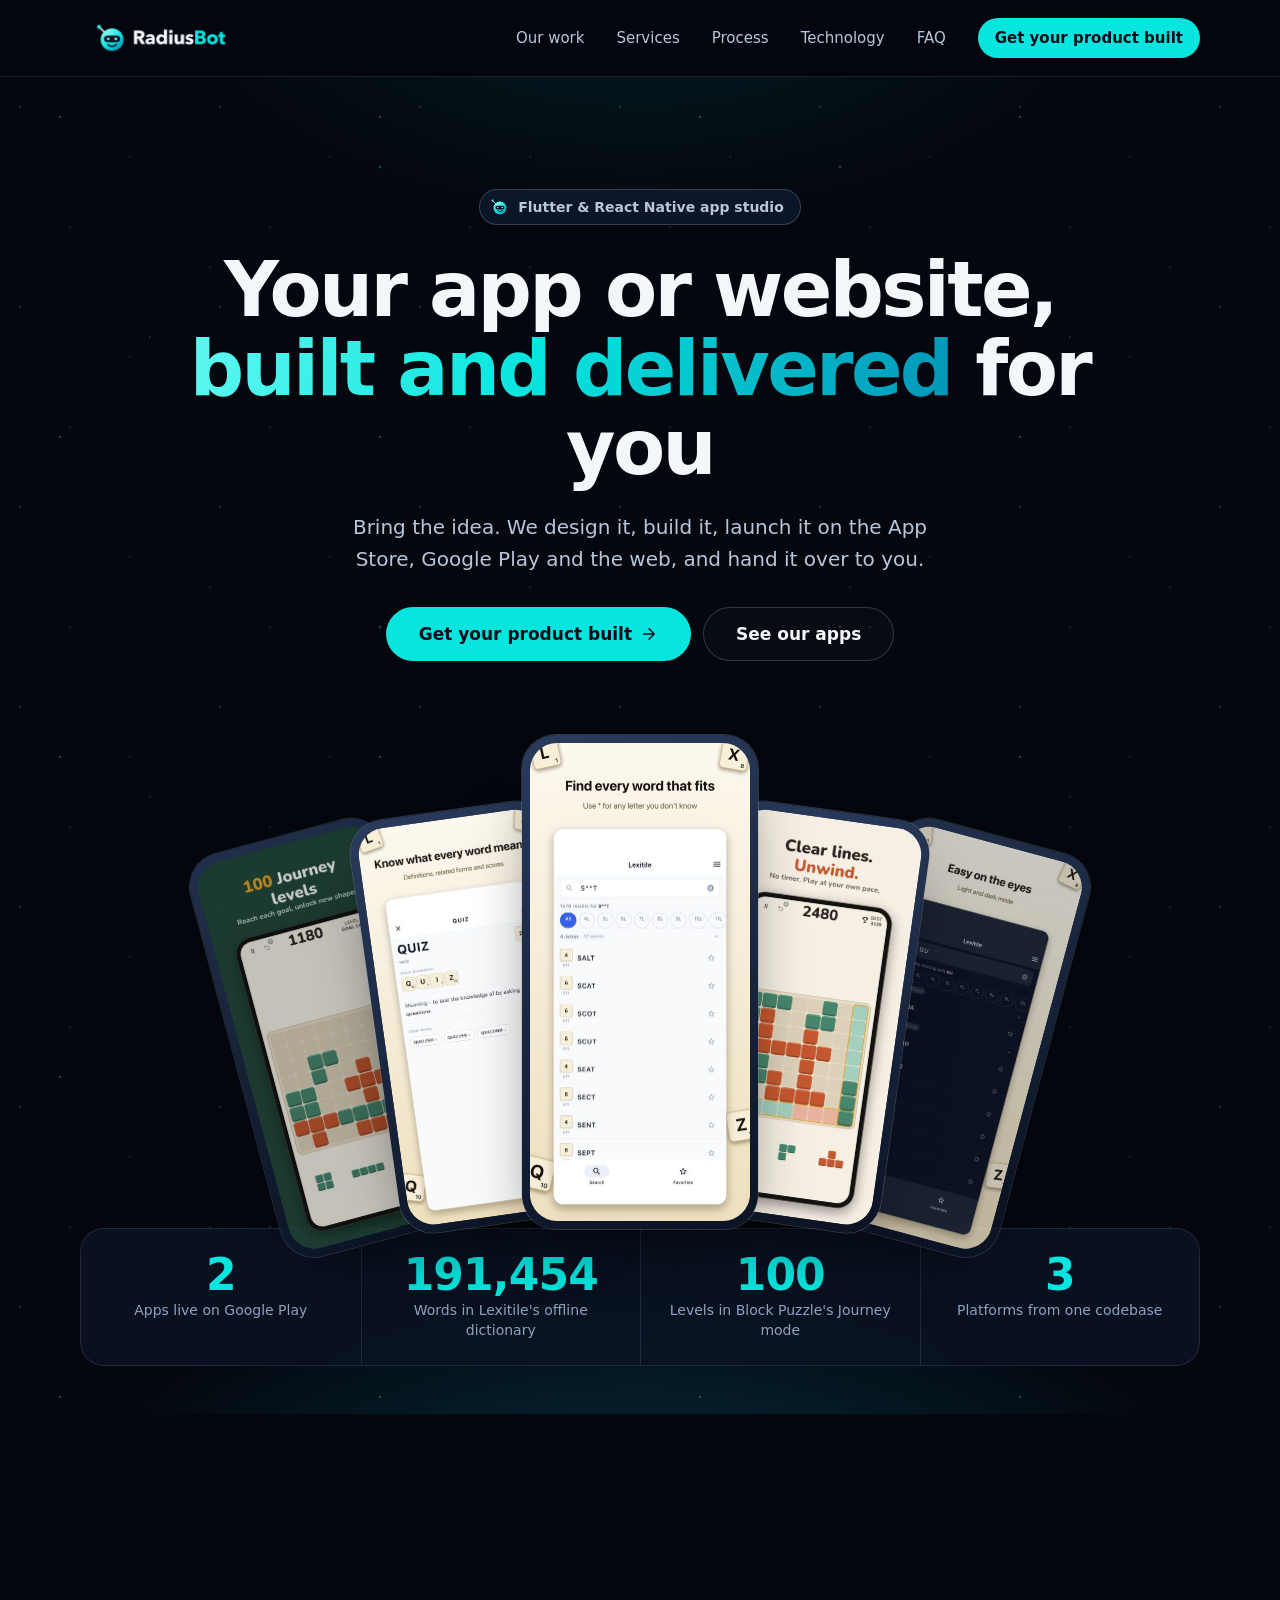
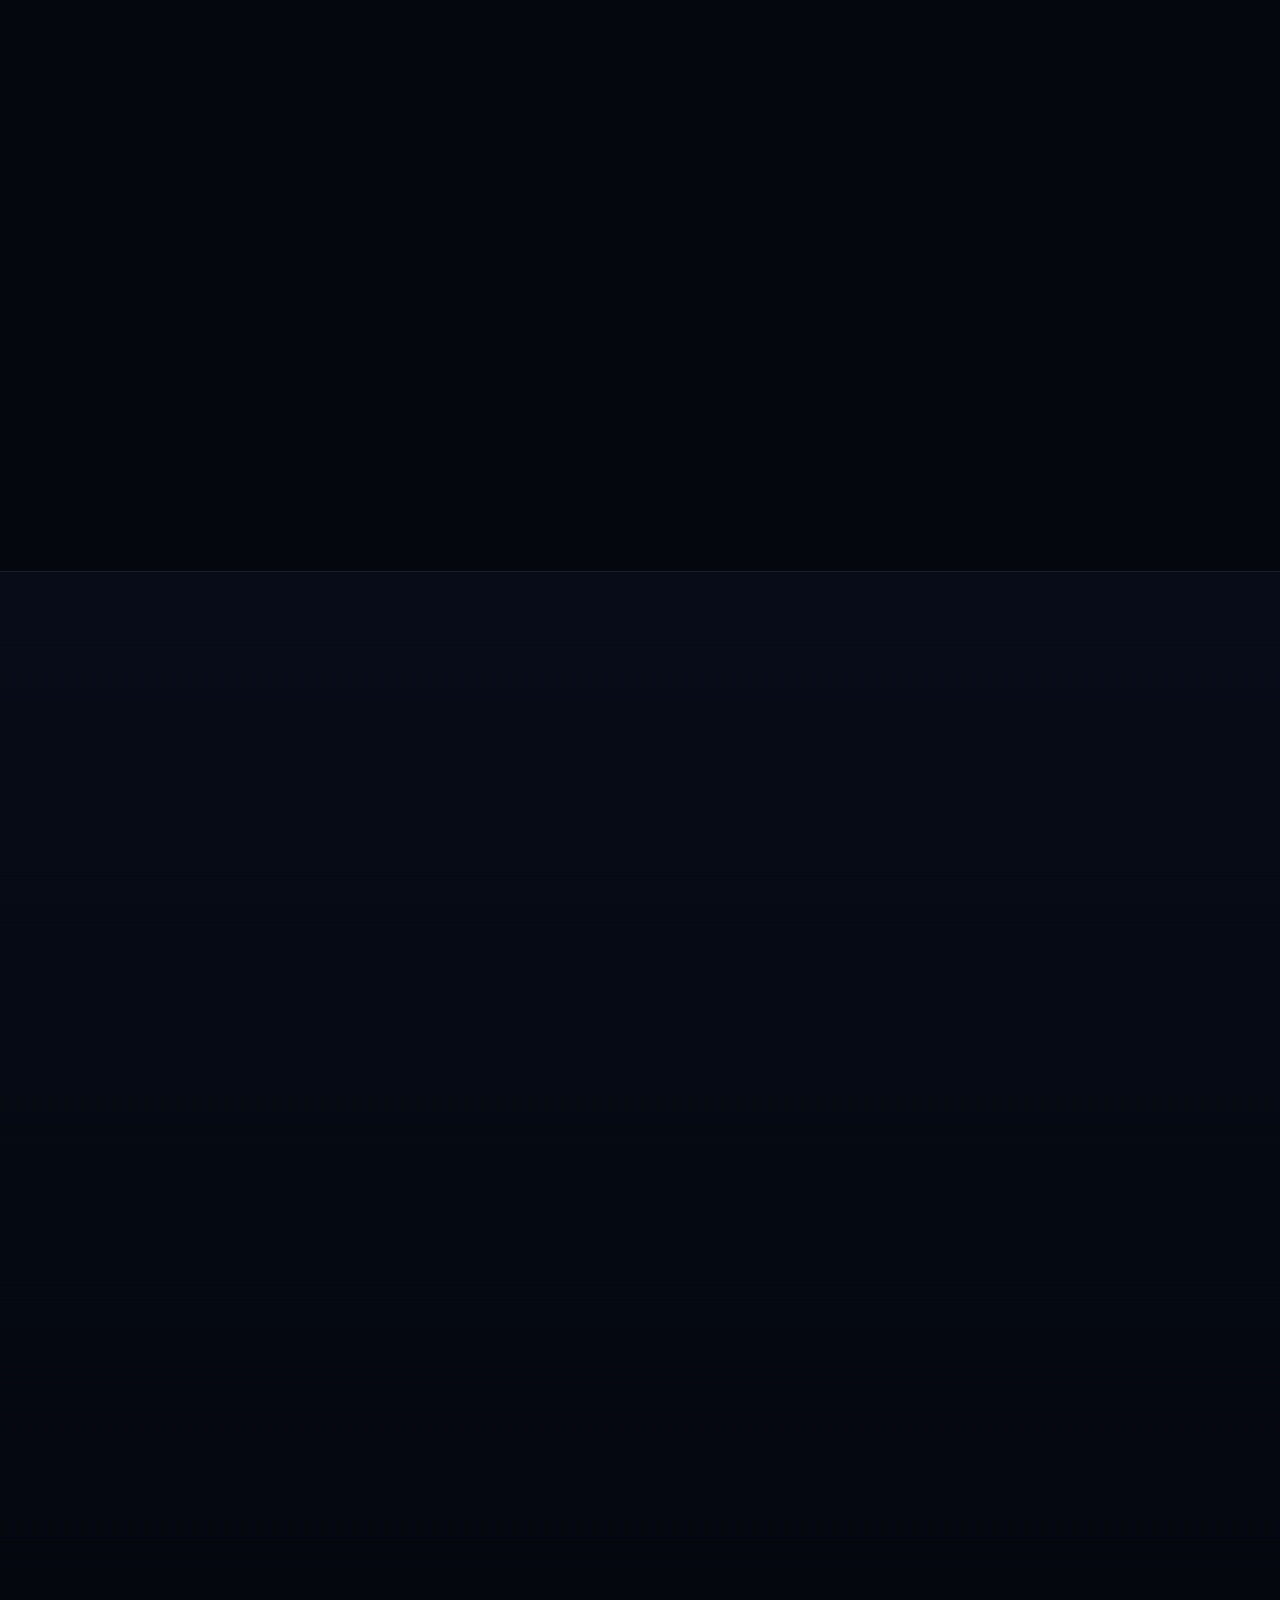
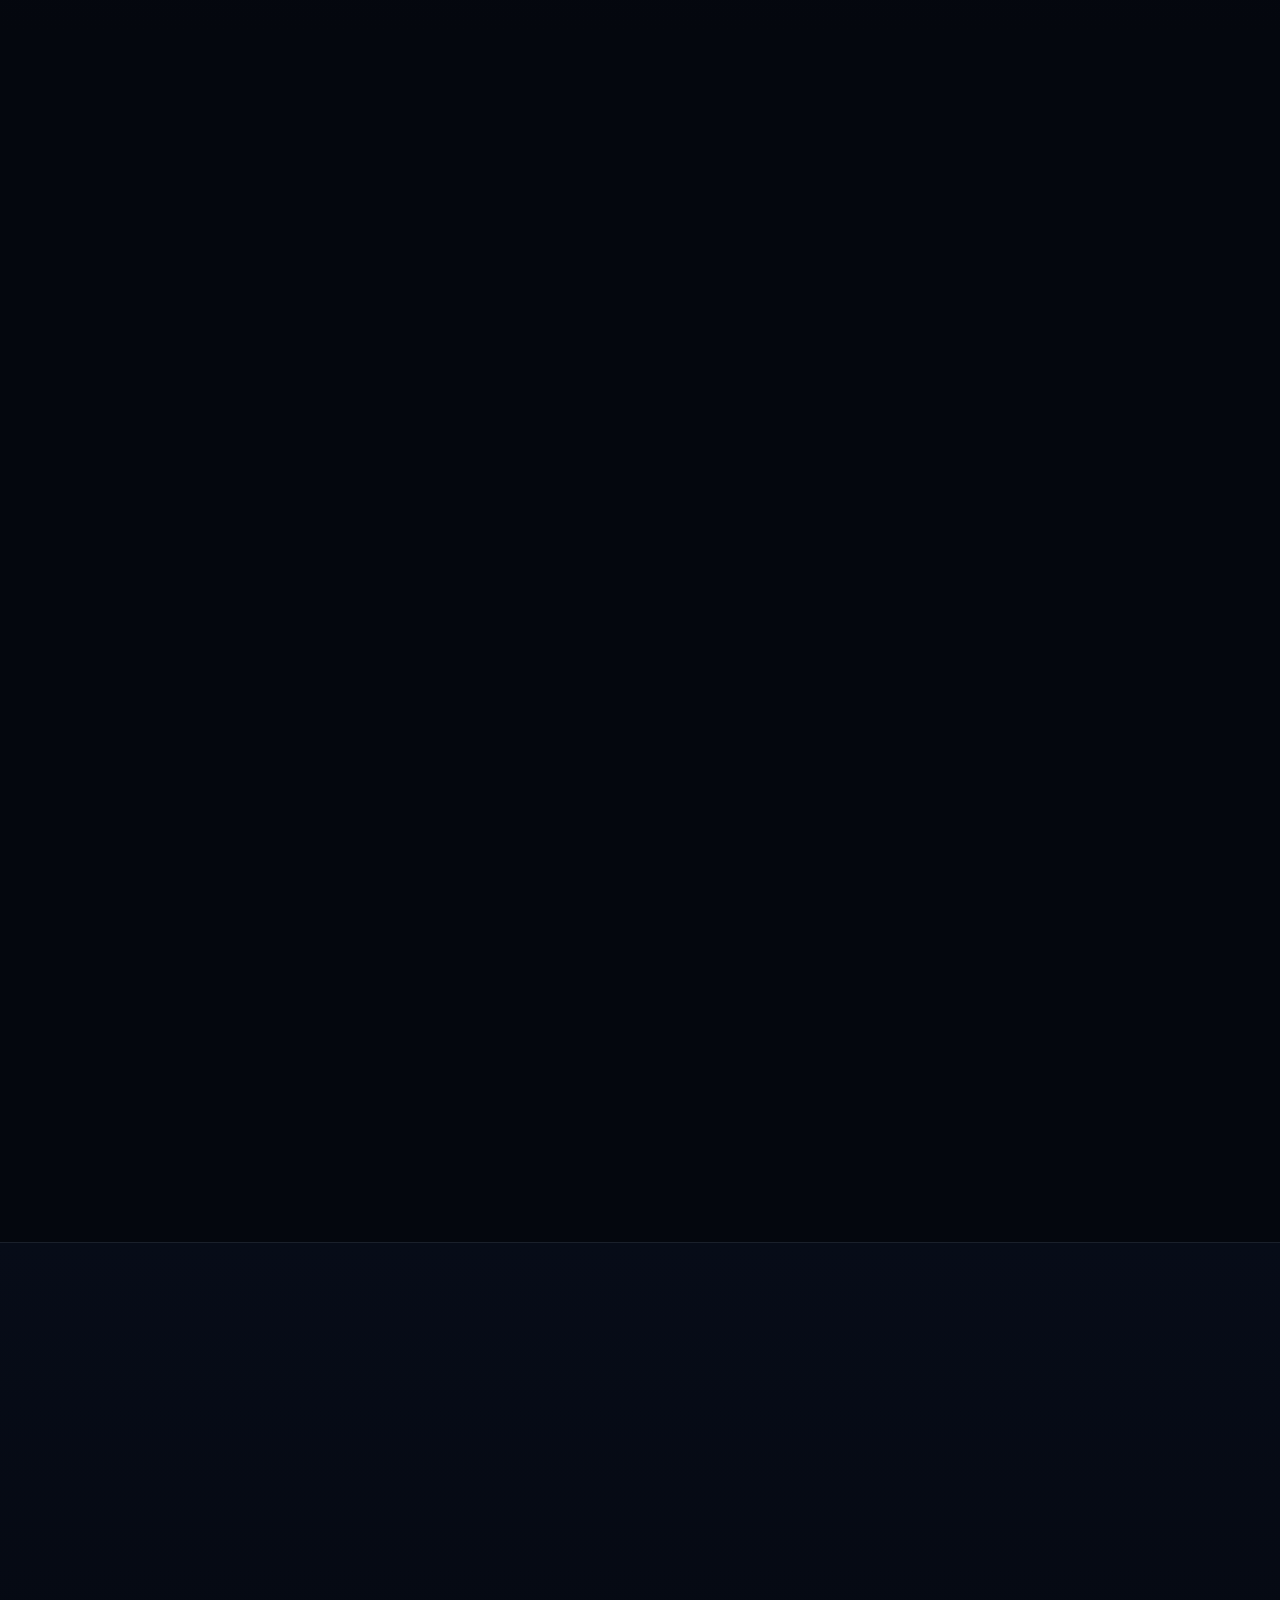
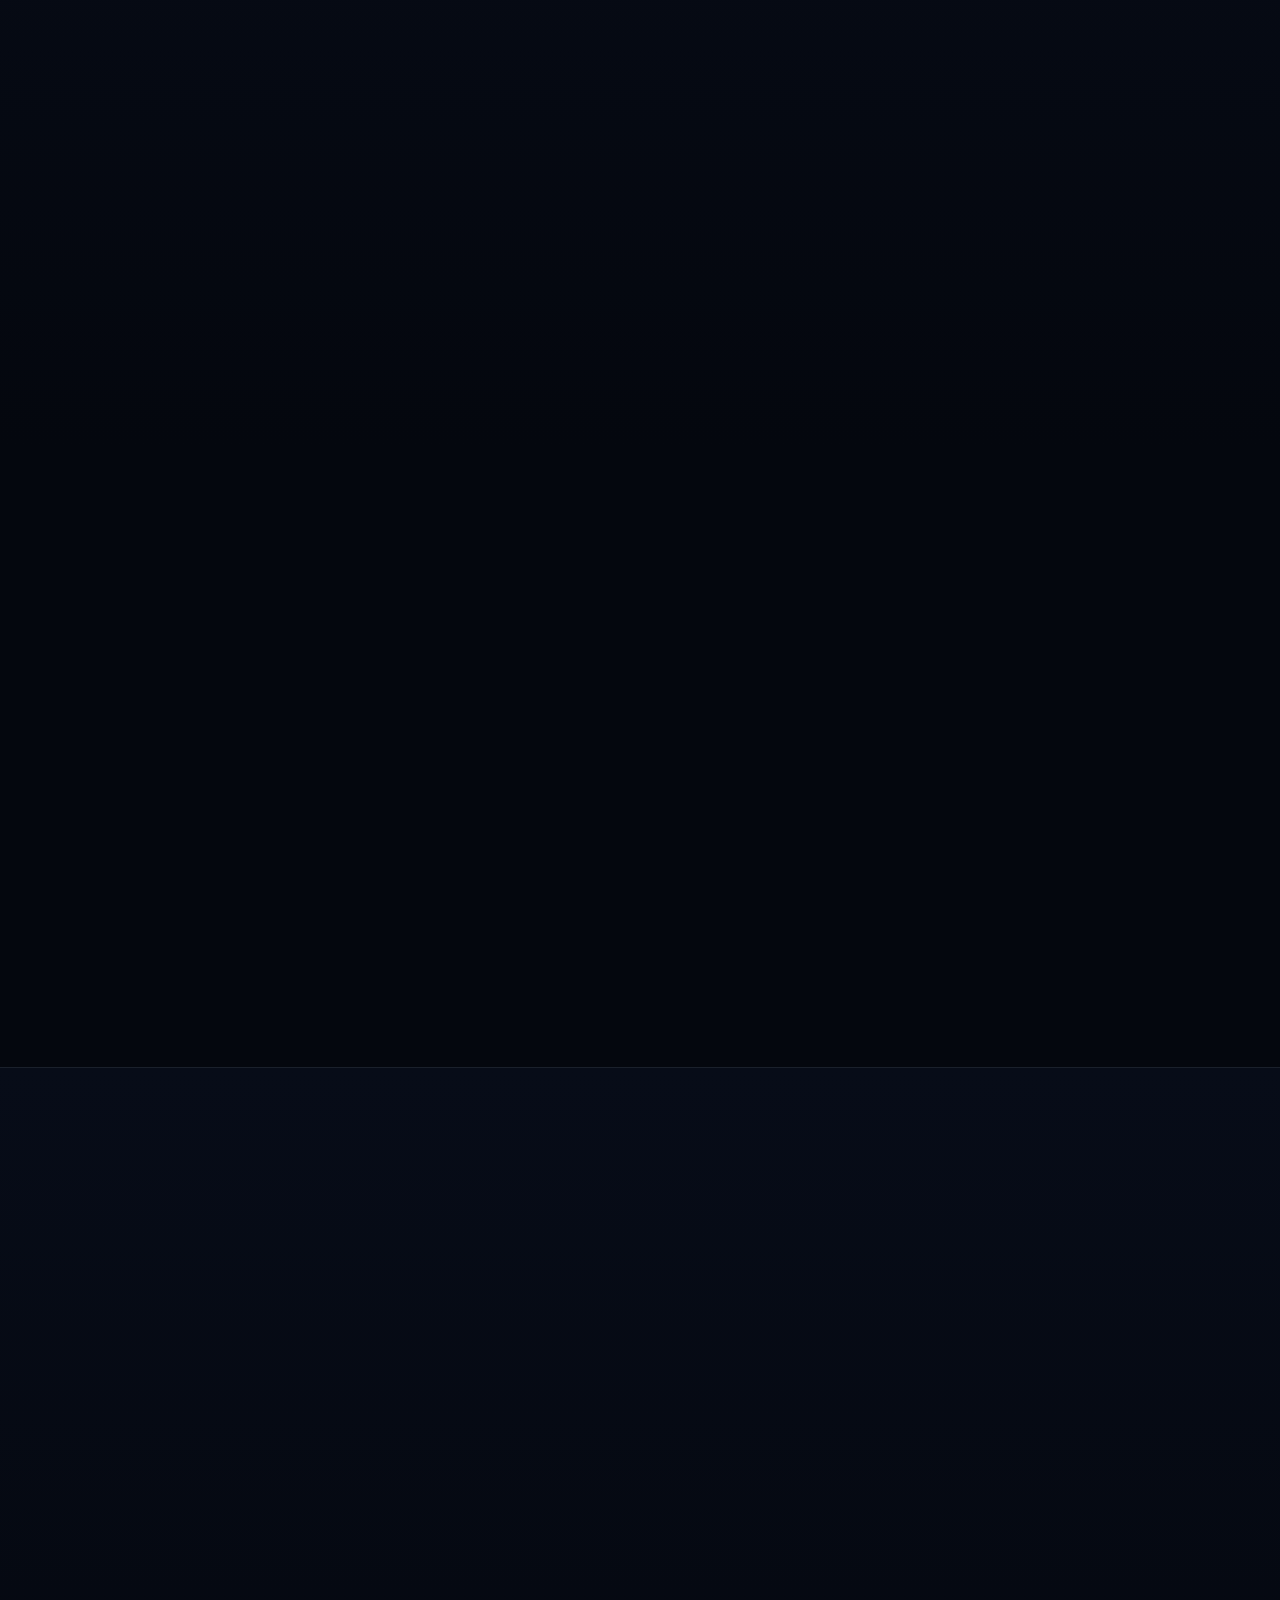
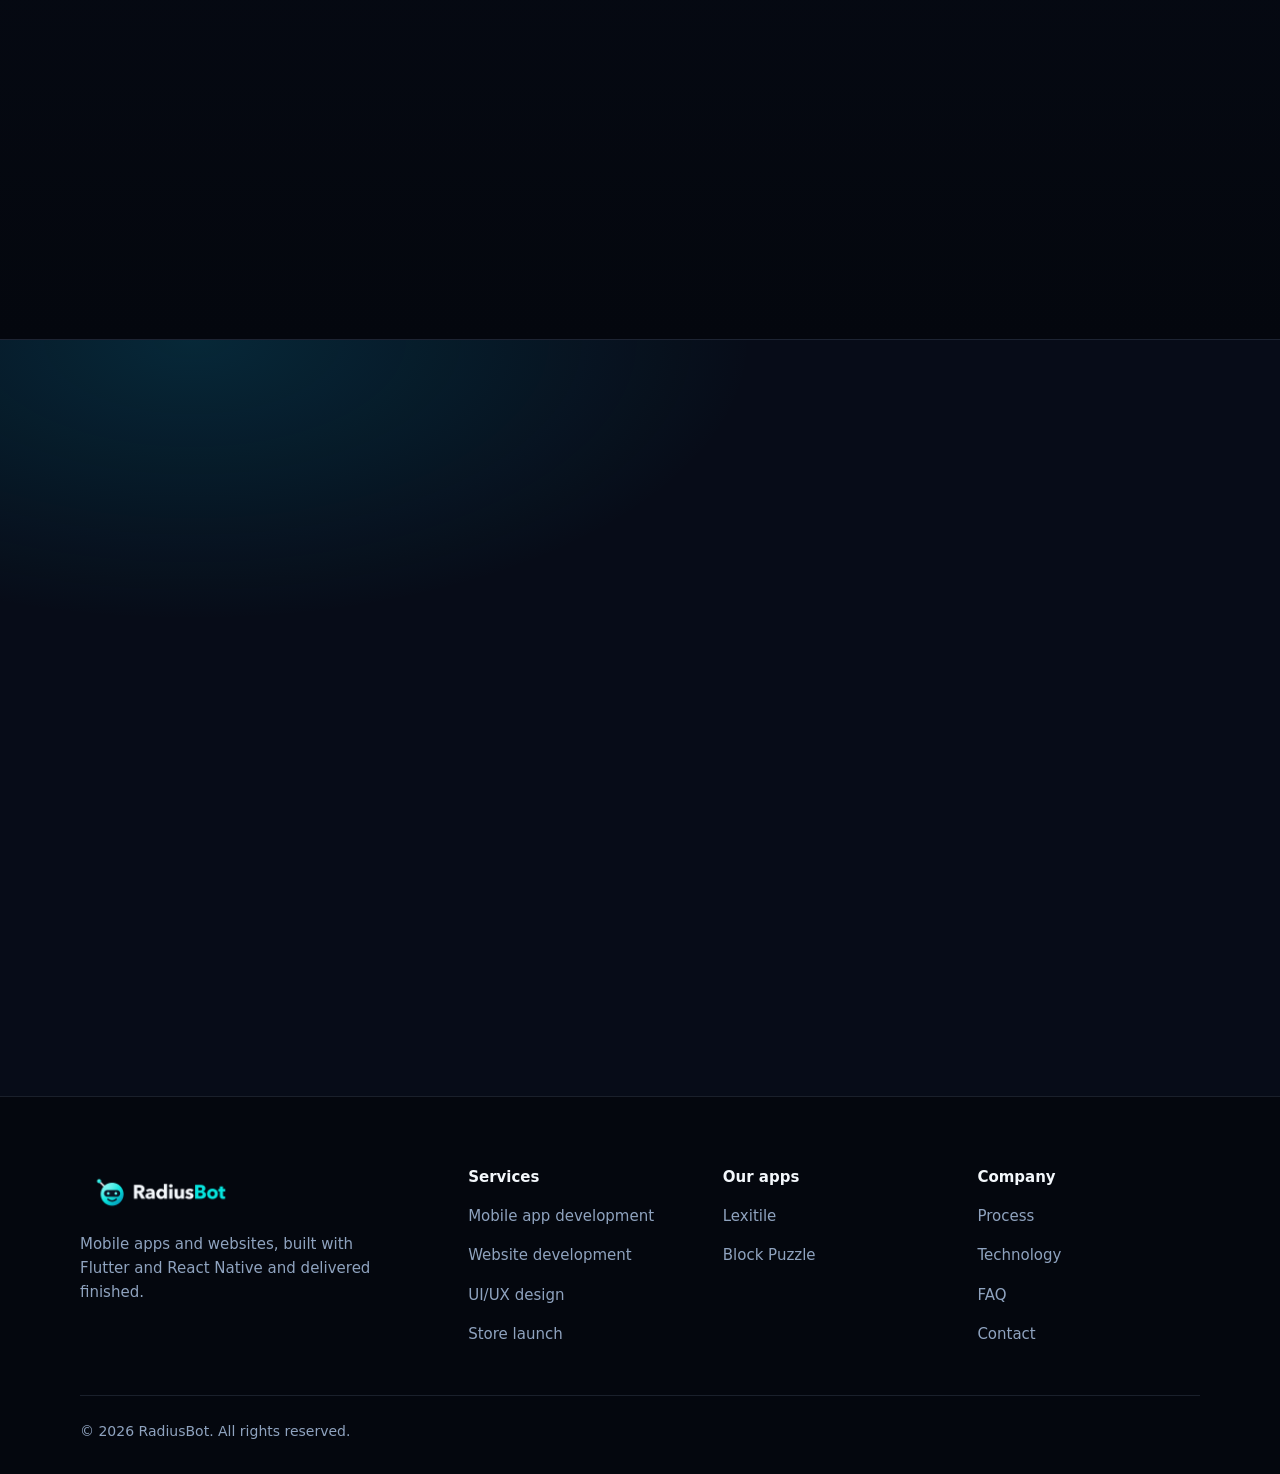
==== commit aeb3d498: "Say we hand over the finished product, with optional maintenance Co-Authored-By: Claude Opus 5.5 <no" ====
--- a/index.html
+++ b/index.html
@@ -55,7 +55,8 @@
                     { "@type": "Offer", "itemOffered": { "@type": "Service", "name": "Mobile app development", "description": "iPhone and Android apps built with Flutter or React Native." } },
                     { "@type": "Offer", "itemOffered": { "@type": "Service", "name": "Website development", "description": "Fast, search-friendly websites and web apps." } },
                     { "@type": "Offer", "itemOffered": { "@type": "Service", "name": "UI/UX design", "description": "Screens and flows designed and agreed before development." } },
-                    { "@type": "Offer", "itemOffered": { "@type": "Service", "name": "App Store and Google Play launch", "description": "Store listings, review and release." } }
+                    { "@type": "Offer", "itemOffered": { "@type": "Service", "name": "App Store and Google Play launch", "description": "Store listings, review and release." } },
+                    { "@type": "Offer", "itemOffered": { "@type": "Service", "name": "App and website maintenance", "description": "Optional ongoing updates, fixes and support for new phone and browser versions after handover." } }
                 ]
             },
             {
@@ -91,12 +92,12 @@
             {
                 "@type": "FAQPage",
                 "mainEntity": [
-                    { "@type": "Question", "name": "What does RadiusBot build?", "acceptedAnswer": { "@type": "Answer", "text": "Mobile apps for iPhone and Android, and websites. We design, build and launch them, then keep them updated." } },
+                    { "@type": "Question", "name": "What does RadiusBot build?", "acceptedAnswer": { "@type": "Answer", "text": "Mobile apps for iPhone and Android, and websites. We design, build and launch them, then hand them over to you, with ongoing maintenance if you want it." } },
                     { "@type": "Question", "name": "Which technologies do you use?", "acceptedAnswer": { "@type": "Answer", "text": "Flutter and React Native. Both let one codebase run on iPhone, Android and the web, so you get every platform without paying for three separate apps." } },
                     { "@type": "Question", "name": "Do I need to hire or manage developers?", "acceptedAnswer": { "@type": "Answer", "text": "No. We deliver a finished, working product. You tell us what you want, review the designs and test versions, and we take care of the rest." } },
                     { "@type": "Question", "name": "Will you publish my app on the App Store and Google Play?", "acceptedAnswer": { "@type": "Answer", "text": "Yes. We prepare the store listing, screenshots and privacy details, and take the app through Apple and Google review." } },
                     { "@type": "Question", "name": "Can my app have subscriptions or in-app purchases?", "acceptedAnswer": { "@type": "Answer", "text": "Yes. We set up subscriptions, free trials and one-time purchases on both stores, like the ones in our own app Lexitile." } },
-                    { "@type": "Question", "name": "What happens after launch?", "acceptedAnswer": { "@type": "Answer", "text": "We keep your app or website updated, secure and working with new phone and browser versions." } },
+                    { "@type": "Question", "name": "What happens after launch?", "acceptedAnswer": { "@type": "Answer", "text": "You own everything: the app or website, its code, and the store and hosting accounts. If you'd like us to keep looking after it, we offer ongoing maintenance: updates, fixes and support for new phone and browser versions." } },
                     { "@type": "Question", "name": "How do we get started?", "acceptedAnswer": { "@type": "Answer", "text": "Send us a message through the form on this page. We reply within one business day with questions and next steps." } }
                 ]
             }
@@ -180,7 +181,7 @@
                 </h1>
                 <p class="hero-sub">
                     Bring the idea. We design it, build it, launch it on the App Store,
-                    Google Play and the web, and keep it running.
+                    Google Play and the web, and hand it over to you.
                 </p>
                 <div class="hero-actions">
                     <a href="#contact" class="button button-primary button-large">
@@ -367,8 +368,8 @@
                     </li>
                     <li class="service">
                         <span class="service-icon"><svg class="icon" aria-hidden="true"><use href="#i-wrench"/></svg></span>
-                        <h3>Updates &amp; support</h3>
-                        <p>After launch we keep your product updated, secure and working with new phones and browsers.</p>
+                        <h3>Handover &amp; maintenance</h3>
+                        <p>You get the code and the store and hosting accounts. Want us to keep it updated? Add ongoing maintenance.</p>
                     </li>
                 </ul>
             </div>
@@ -404,7 +405,7 @@
                         <button type="button" role="tab" id="tab-1" aria-controls="step-1" aria-selected="true"><span>01</span>Plan</button>
                         <button type="button" role="tab" id="tab-2" aria-controls="step-2" aria-selected="false" tabindex="-1"><span>02</span>Design</button>
                         <button type="button" role="tab" id="tab-3" aria-controls="step-3" aria-selected="false" tabindex="-1"><span>03</span>Build &amp; test</button>
-                        <button type="button" role="tab" id="tab-4" aria-controls="step-4" aria-selected="false" tabindex="-1"><span>04</span>Launch &amp; support</button>
+                        <button type="button" role="tab" id="tab-4" aria-controls="step-4" aria-selected="false" tabindex="-1"><span>04</span>Launch &amp; handover</button>
                     </div>
 
                     <div class="process-panel" role="tabpanel" id="step-1" aria-labelledby="tab-1">
@@ -439,10 +440,10 @@
                     </div>
                     <div class="process-panel" role="tabpanel" id="step-4" aria-labelledby="tab-4">
                         <div>
-                            <h3>Launch &amp; support</h3>
+                            <h3>Launch &amp; handover</h3>
                             <ul class="check-list">
                                 <li><svg class="icon" aria-hidden="true"><use href="#i-check"/></svg><span><strong>Go live:</strong> we publish to the App Store, Google Play or the web, and handle review.</span></li>
-                                <li><svg class="icon" aria-hidden="true"><use href="#i-check"/></svg><span><strong>Stay live:</strong> updates, fixes and new-OS support after launch.</span></li>
+                                <li><svg class="icon" aria-hidden="true"><use href="#i-check"/></svg><span><strong>Hand over:</strong> you get the code and the accounts. Maintenance is there if you want us to stay on.</span></li>
                             </ul>
                         </div>
                         <span class="panel-icon"><svg class="icon" aria-hidden="true"><use href="#i-rocket"/></svg></span>
@@ -519,7 +520,7 @@
                 <div class="faq">
                     <details>
                         <summary>What does RadiusBot build?<svg class="icon" aria-hidden="true"><use href="#i-plus"/></svg></summary>
-                        <p>Mobile apps for iPhone and Android, and websites. We design, build and launch them, then keep them updated.</p>
+                        <p>Mobile apps for iPhone and Android, and websites. We design, build and launch them, then hand them over to you, with ongoing maintenance if you want it.</p>
                     </details>
                     <details>
                         <summary>Which technologies do you use?<svg class="icon" aria-hidden="true"><use href="#i-plus"/></svg></summary>
@@ -539,7 +540,7 @@
                     </details>
                     <details>
                         <summary>What happens after launch?<svg class="icon" aria-hidden="true"><use href="#i-plus"/></svg></summary>
-                        <p>We keep your app or website updated, secure and working with new phone and browser versions.</p>
+                        <p>You own everything: the app or website, its code, and the store and hosting accounts. If you'd like us to keep looking after it, we offer ongoing maintenance: updates, fixes and support for new phone and browser versions.</p>
                     </details>
                     <details>
                         <summary>How do we get started?<svg class="icon" aria-hidden="true"><use href="#i-plus"/></svg></summary>
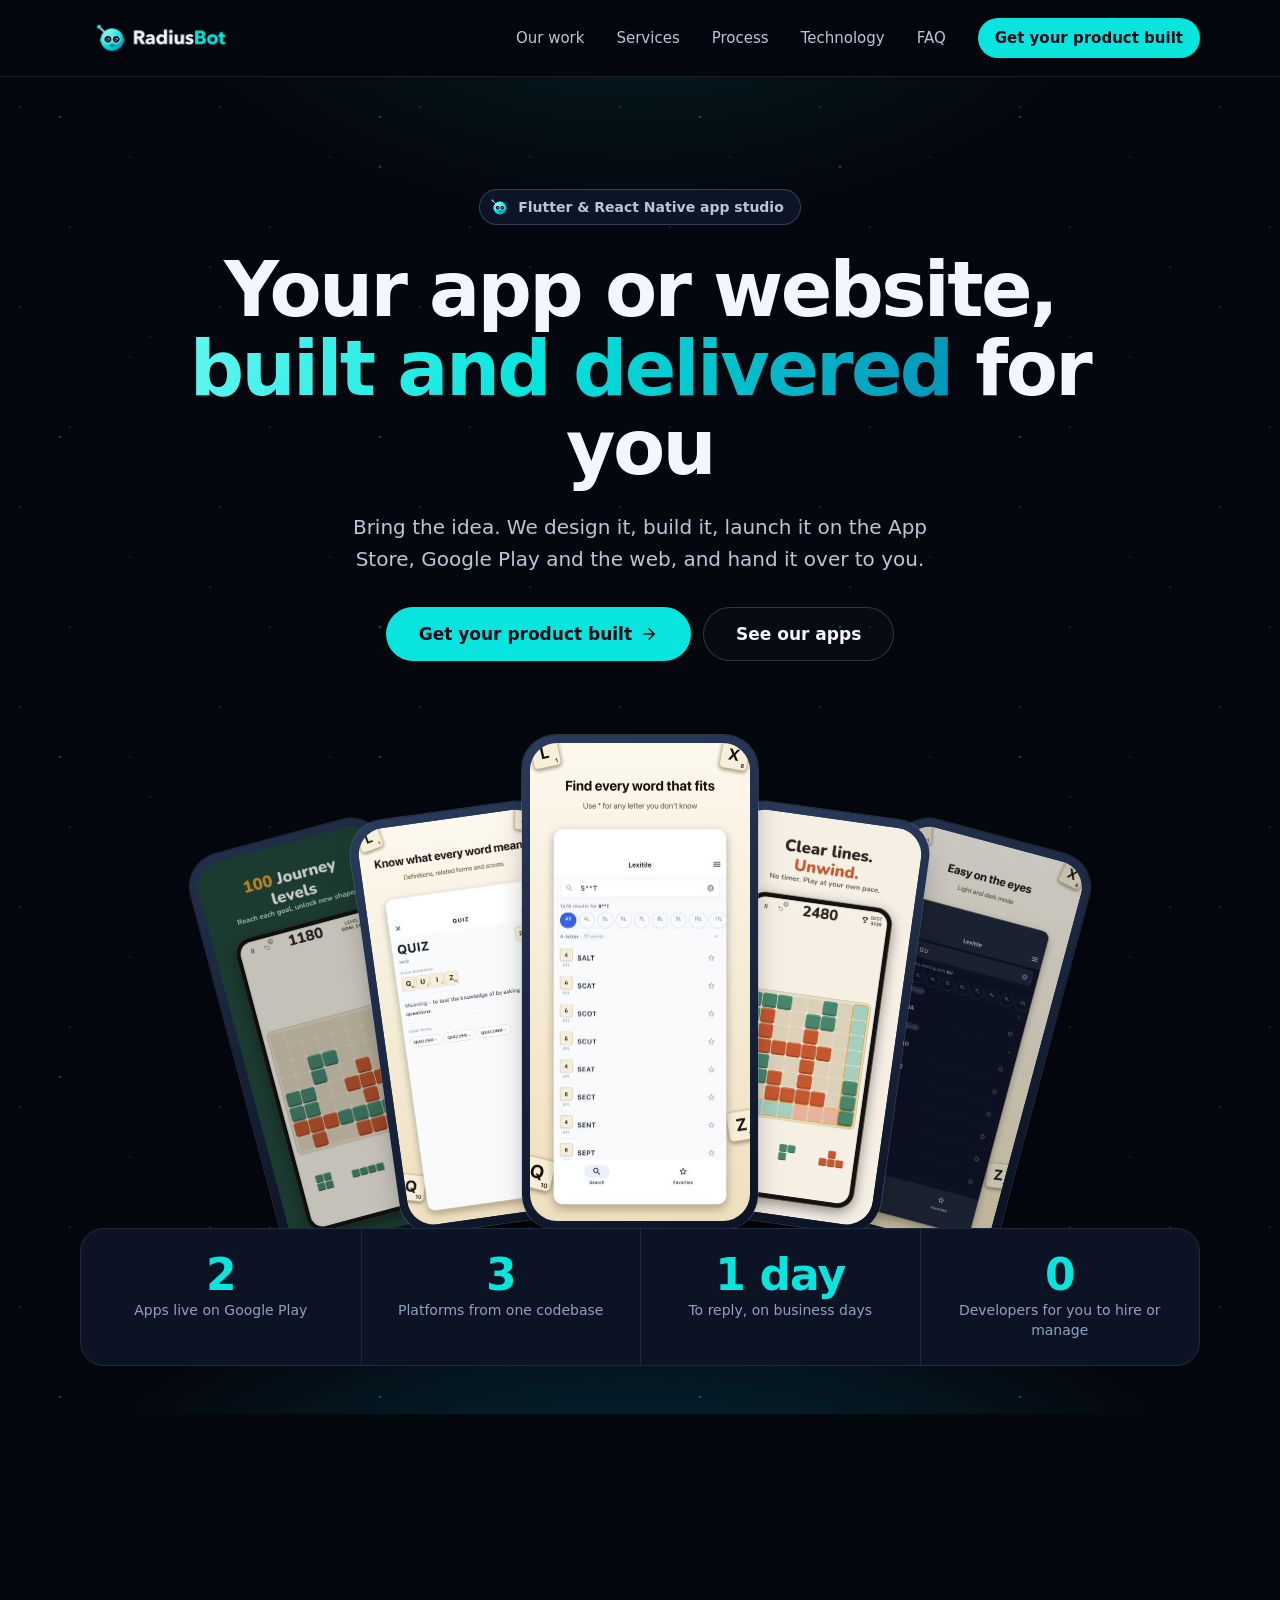
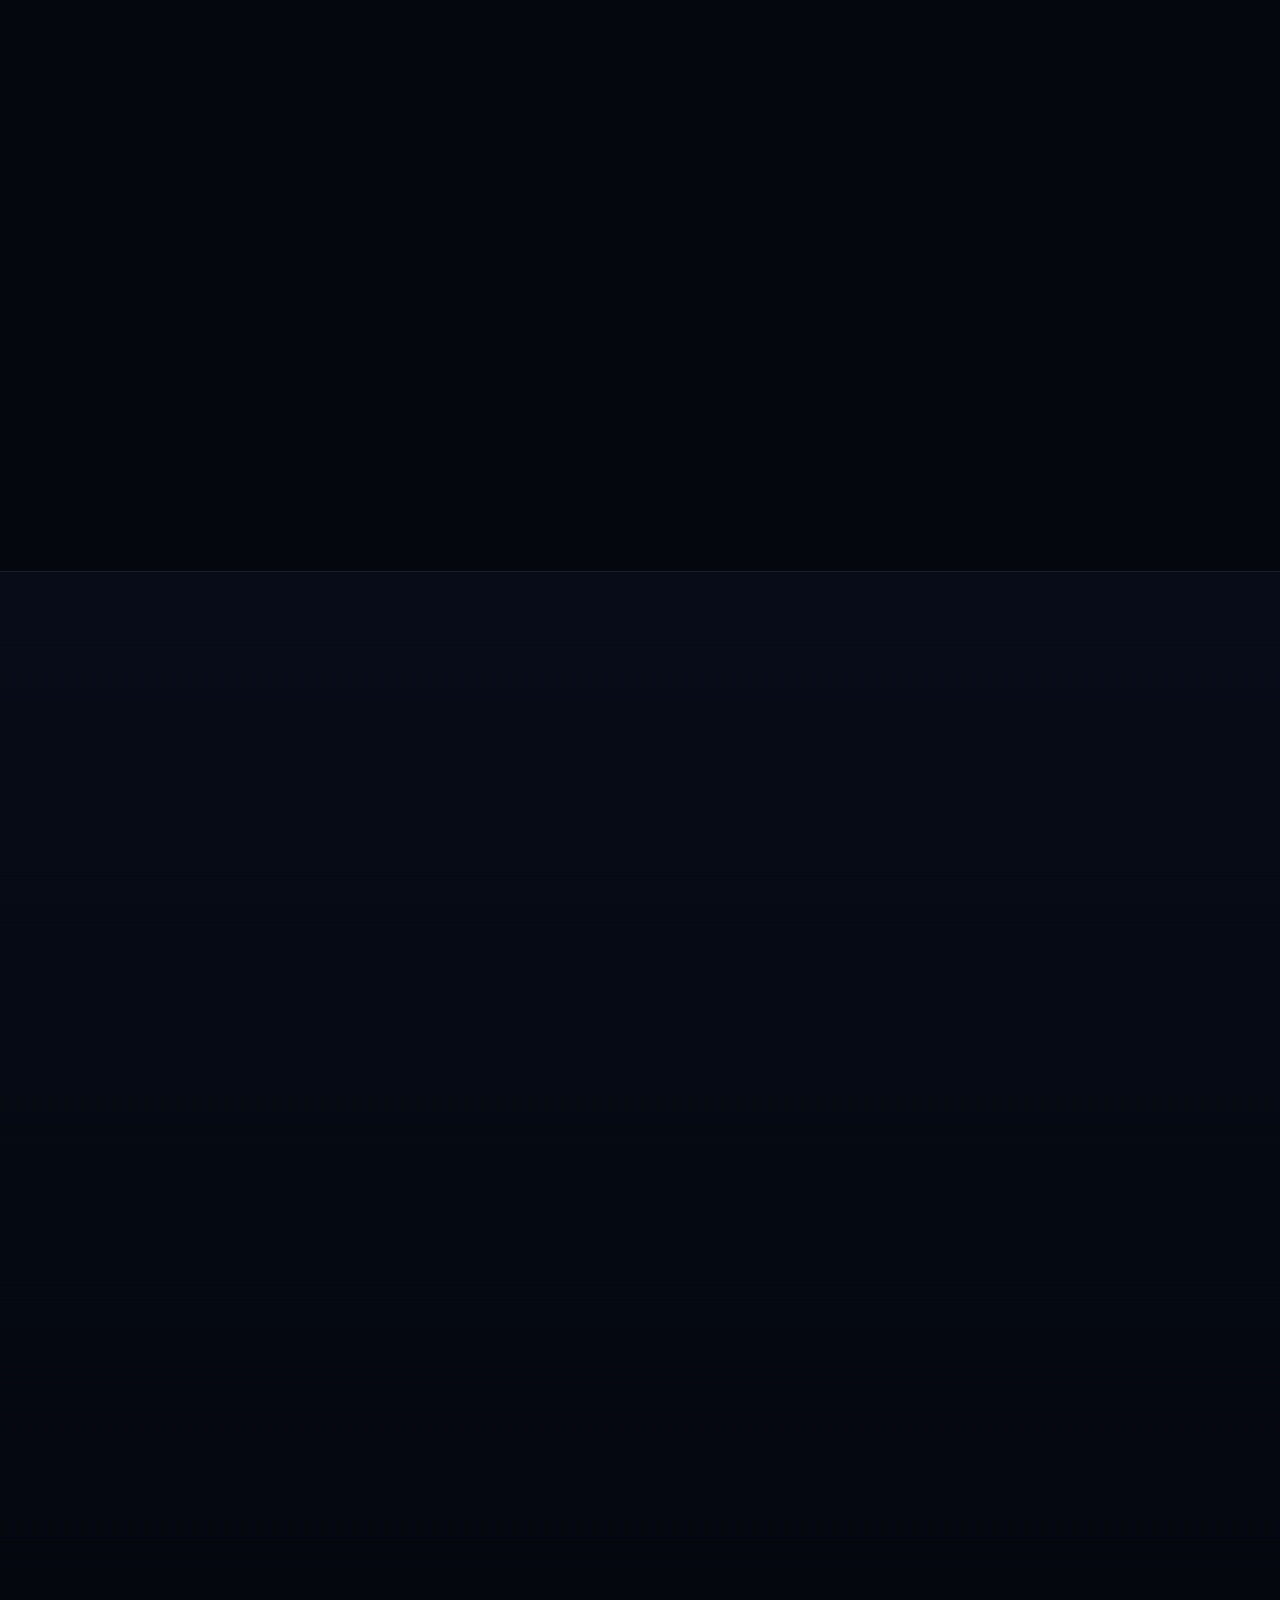
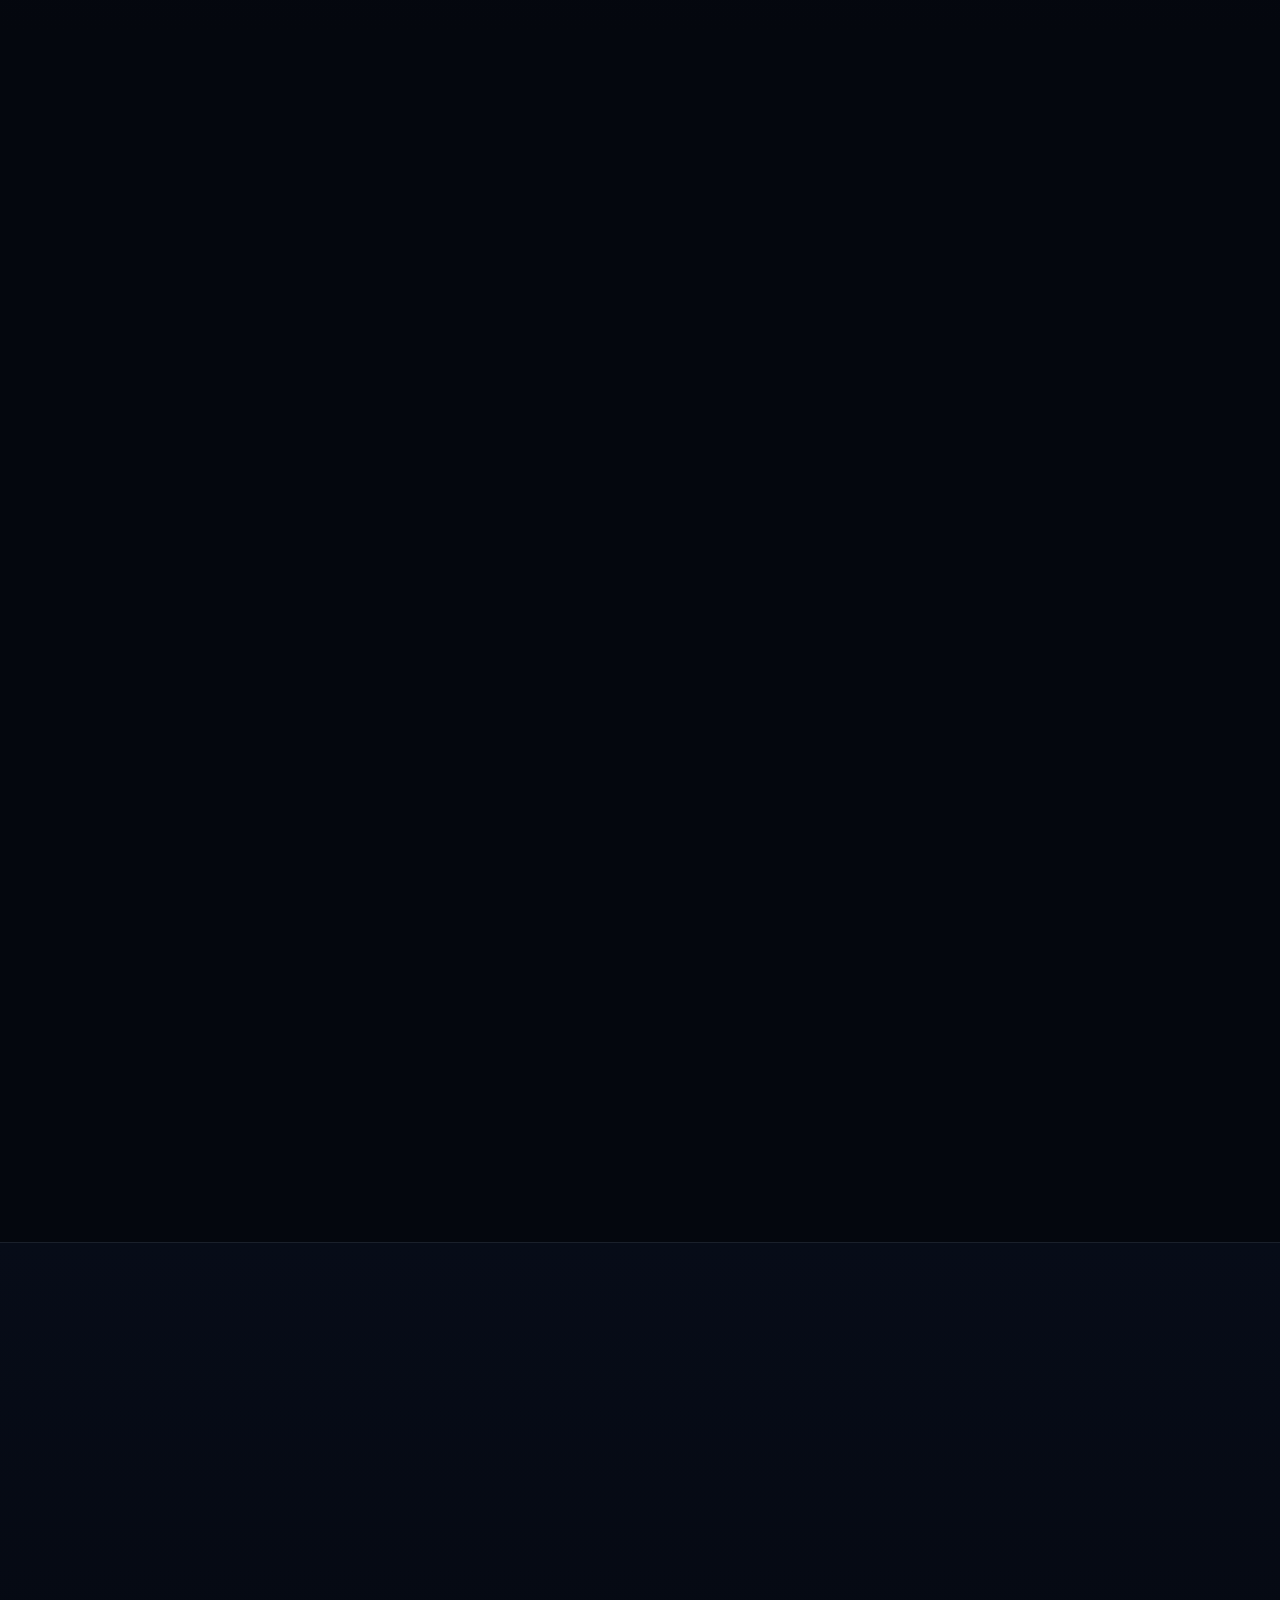
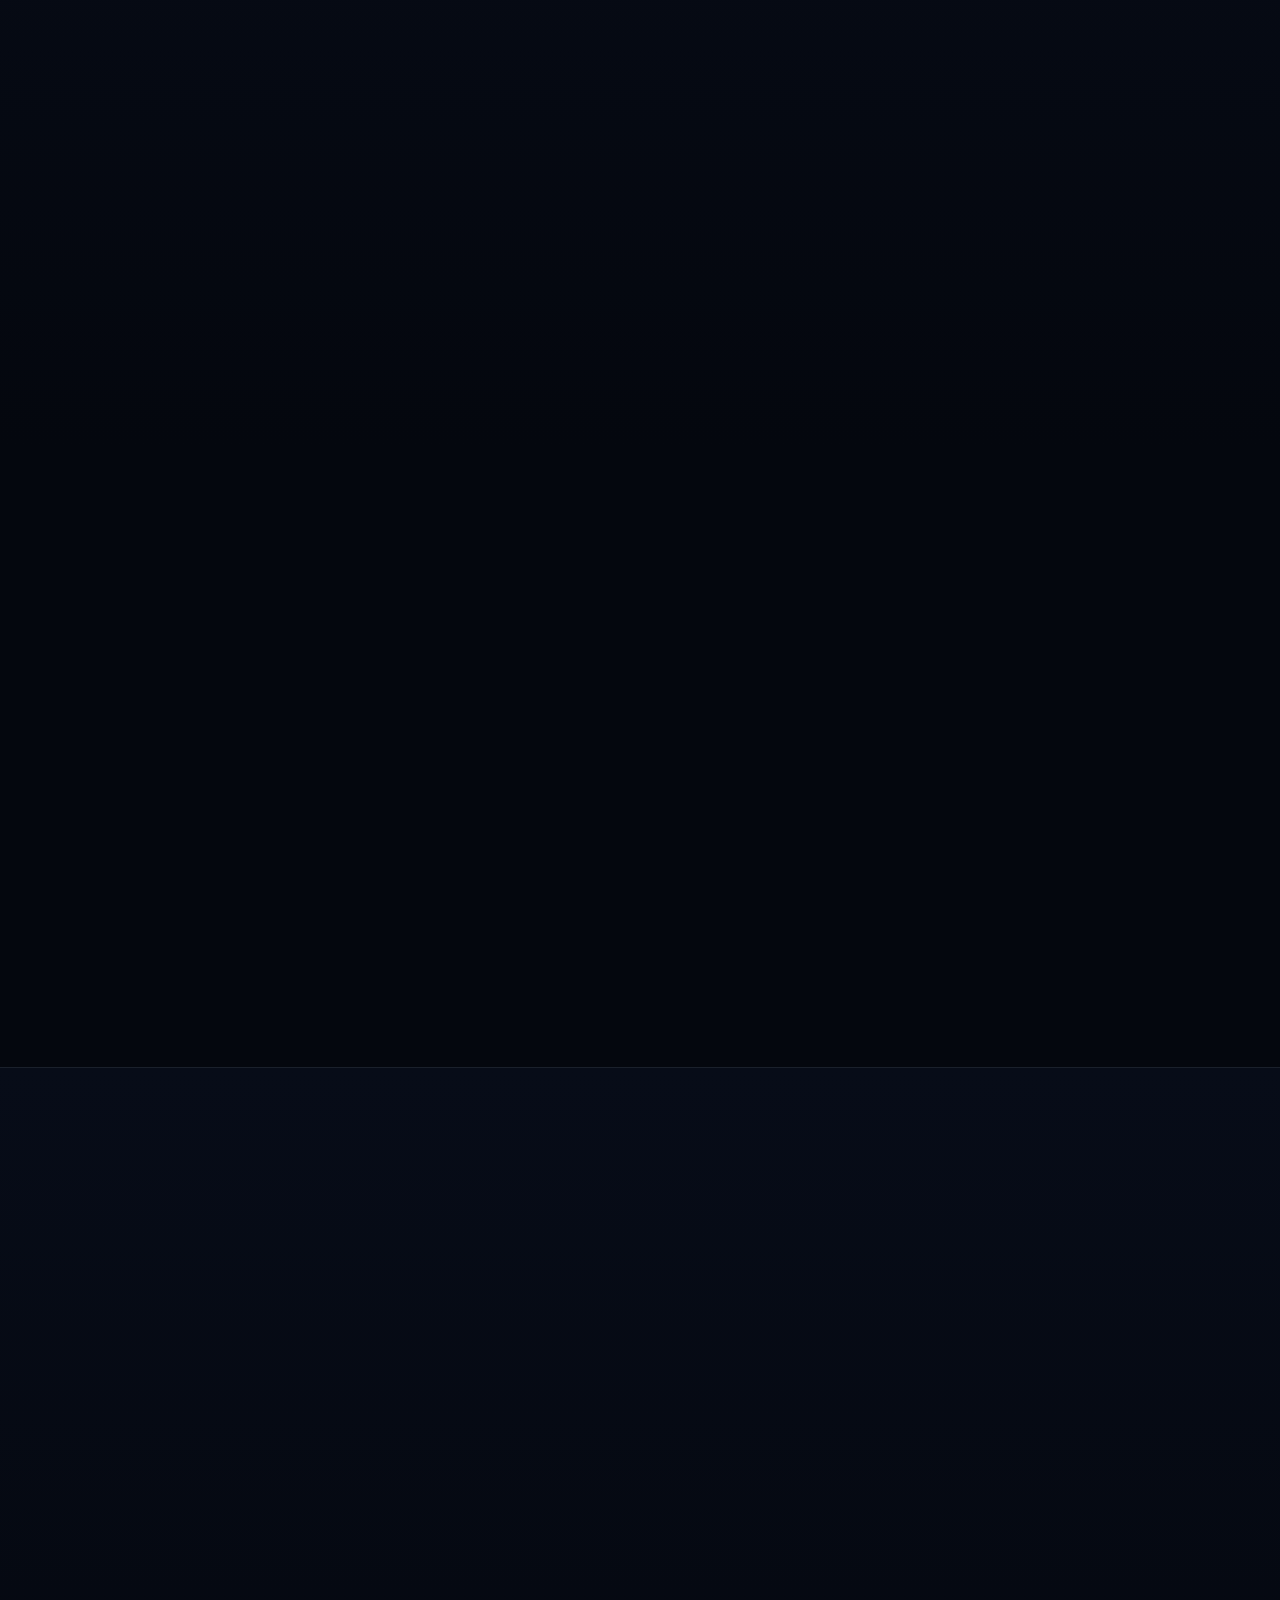
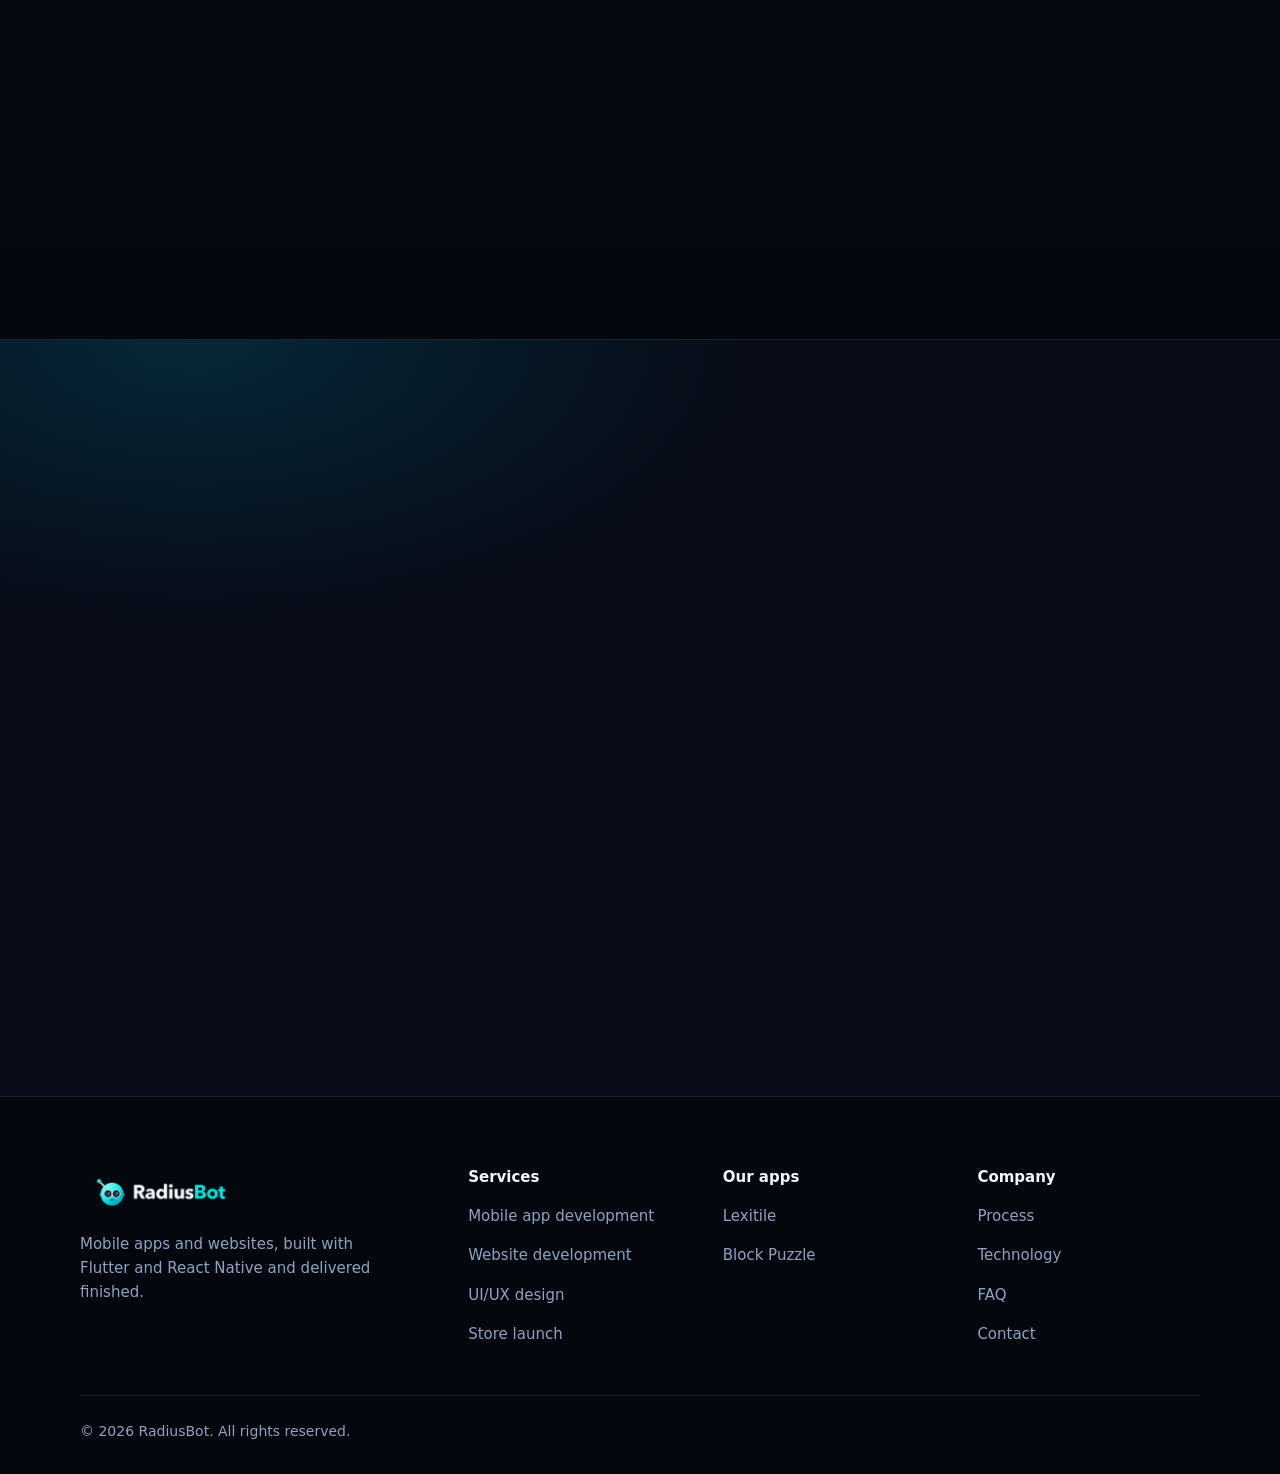
==== commit 409a870c: "Hero stats: numbers that matter to a client Replaces Lexitile's word count and Block Puzzle's level " ====
--- a/index.html
+++ b/index.html
@@ -207,16 +207,16 @@
                         <dd>2</dd>
                     </div>
                     <div class="stat">
-                        <dt>Words in Lexitile's offline dictionary</dt>
-                        <dd>191,454</dd>
-                    </div>
-                    <div class="stat">
-                        <dt>Levels in Block Puzzle's Journey mode</dt>
-                        <dd>100</dd>
-                    </div>
-                    <div class="stat">
                         <dt>Platforms from one codebase</dt>
                         <dd>3</dd>
+                    </div>
+                    <div class="stat">
+                        <dt>To reply, on business days</dt>
+                        <dd>1 day</dd>
+                    </div>
+                    <div class="stat">
+                        <dt>Developers for you to hire or manage</dt>
+                        <dd>0</dd>
                     </div>
                 </dl>
             </div>
--- a/styles.css
+++ b/styles.css
@@ -280,9 +280,9 @@
     position: sticky;
     top: 0;
     z-index: 50;
-    background: rgba(4, 7, 14, 0.78);
-    backdrop-filter: saturate(160%) blur(14px);
-    -webkit-backdrop-filter: saturate(160%) blur(14px);
+    /* Opaque rather than a backdrop blur: blurring the phone screens behind
+       it on every scrolled frame made scrolling stutter. */
+    background: rgba(4, 7, 14, 0.96);
     border-bottom: 1px solid var(--border);
 }
 
@@ -364,7 +364,9 @@
     .hero { padding-top: var(--space-9); }
 }
 
-/* A quiet starfield: three tiled layers of tiny dots, drifting slowly. */
+/* A quiet starfield: three tiled layers of tiny dots. The two upper layers
+   drift by moving with transform, which the GPU handles without repainting;
+   each is one tile taller than the hero so the loop is seamless. */
 .stars,
 .stars::before,
 .stars::after {
@@ -374,6 +376,8 @@
     pointer-events: none;
 }
 
+.stars { overflow: hidden; }
+
 .stars {
     background-image:
         radial-gradient(1px 1px at 20px 30px, rgba(243, 247, 251, 0.55), transparent),
@@ -389,7 +393,9 @@
         radial-gradient(1.5px 1.5px at 60px 40px, rgba(95, 247, 240, 0.7), transparent),
         radial-gradient(1px 1px at 210px 190px, rgba(243, 247, 251, 0.5), transparent);
     background-size: 320px 320px;
-    animation: drift 90s linear infinite;
+    bottom: -320px;
+    will-change: transform;
+    animation: drift-near 90s linear infinite;
 }
 
 .stars::after {
@@ -398,11 +404,17 @@
         radial-gradient(1px 1px at 150px 260px, rgba(243, 247, 251, 0.45), transparent),
         radial-gradient(2px 2px at 380px 90px, rgba(95, 247, 240, 0.5), transparent);
     background-size: 460px 460px;
-    animation: drift 140s linear infinite reverse;
-}
-
-@keyframes drift {
-    to { background-position: 0 -640px; }
+    bottom: -460px;
+    will-change: transform;
+    animation: drift-far 140s linear infinite;
+}
+
+@keyframes drift-near {
+    to { transform: translateY(-320px); }
+}
+
+@keyframes drift-far {
+    to { transform: translateY(-460px); }
 }
 
 .hero-inner { position: relative; }
@@ -458,6 +470,7 @@
     height: 380px;
     margin: var(--space-7) auto 0;
     max-width: 980px;
+    contain: layout paint;
 }
 
 @media (min-width: 760px) {
@@ -473,7 +486,7 @@
     padding: 6px;
     border-radius: 28px;
     background: linear-gradient(160deg, #2A3B5C, #0B1324);
-    box-shadow: 0 0 0 1px var(--border-strong), var(--shadow-card);
+    box-shadow: 0 0 0 1px var(--border-strong), 0 18px 36px -18px rgba(0, 0, 0, 0.75);
     transform-origin: 50% 100%;
 }
 
@@ -502,9 +515,7 @@
     margin-top: -1px;
     border: 1px solid var(--border);
     border-radius: var(--radius-lg);
-    background: rgba(11, 19, 36, 0.85);
-    backdrop-filter: blur(8px);
-    -webkit-backdrop-filter: blur(8px);
+    background: var(--navy-800);
 }
 
 @media (min-width: 860px) {
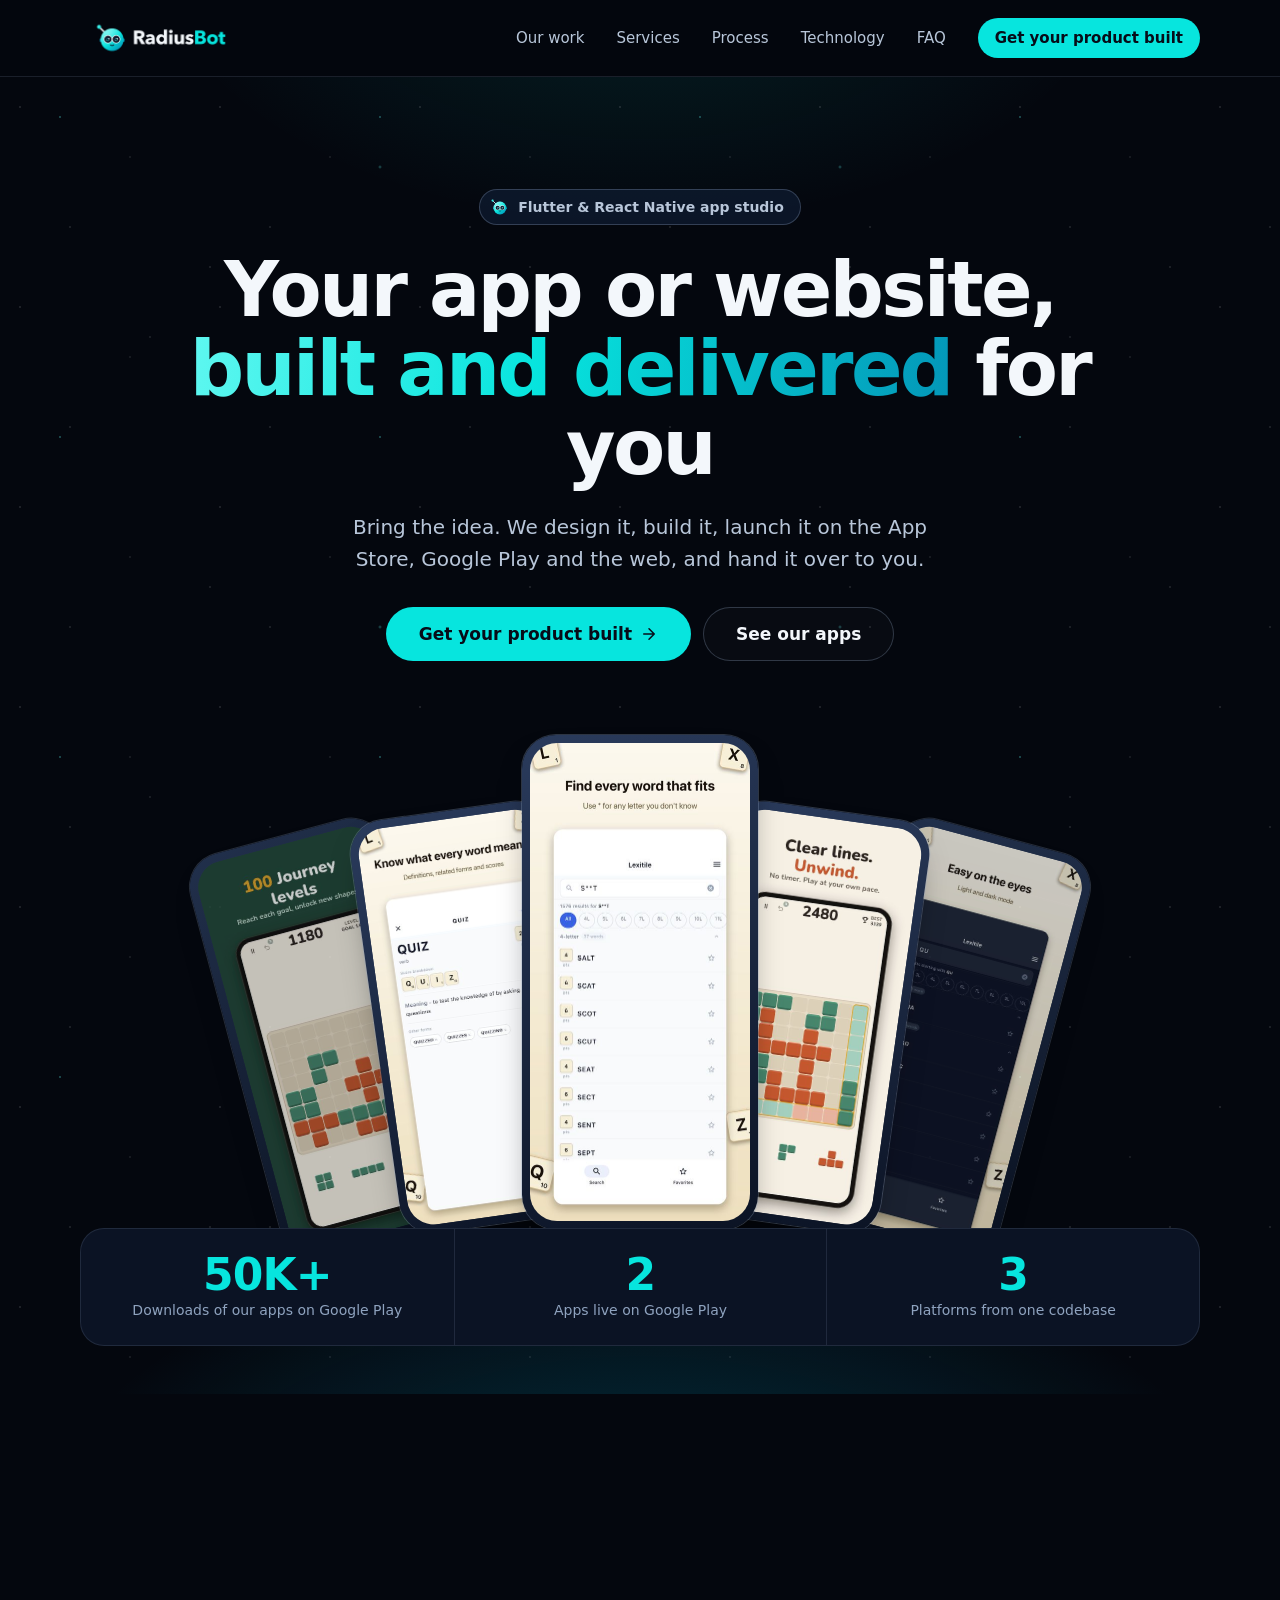
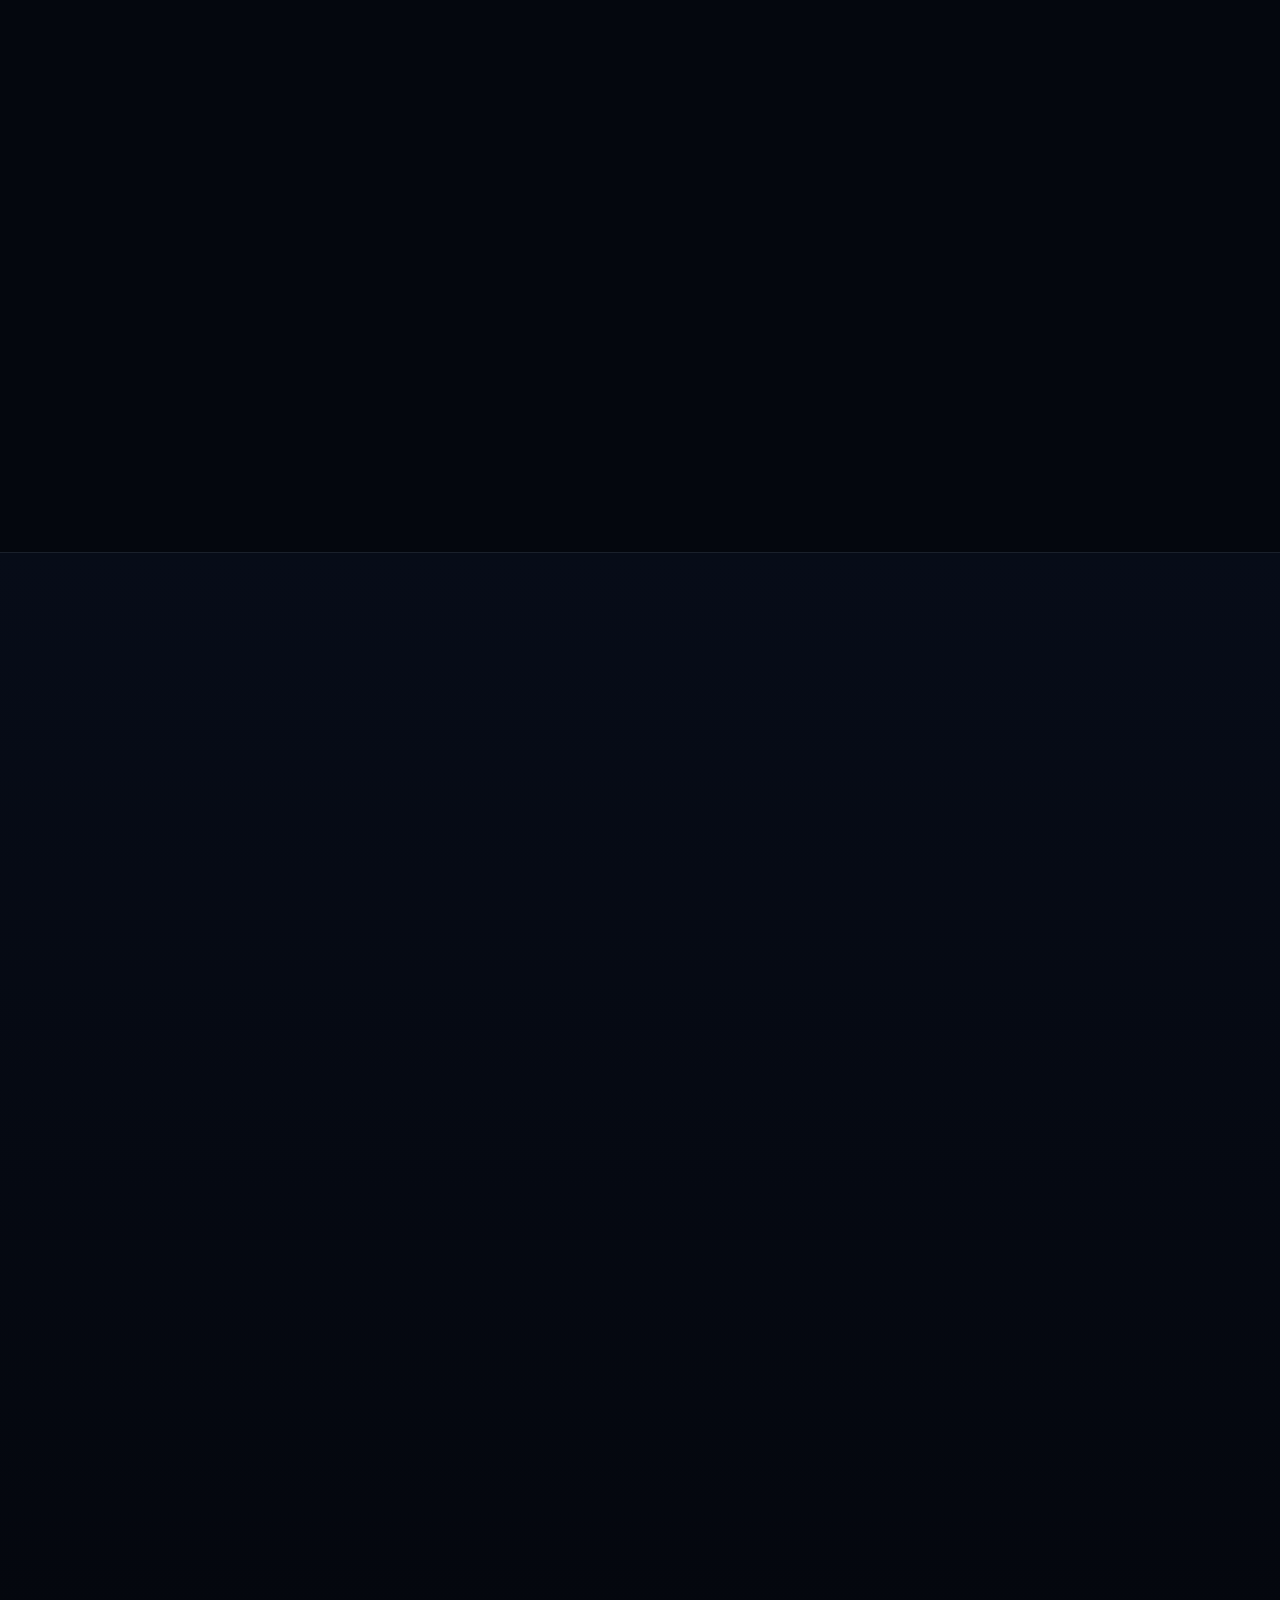
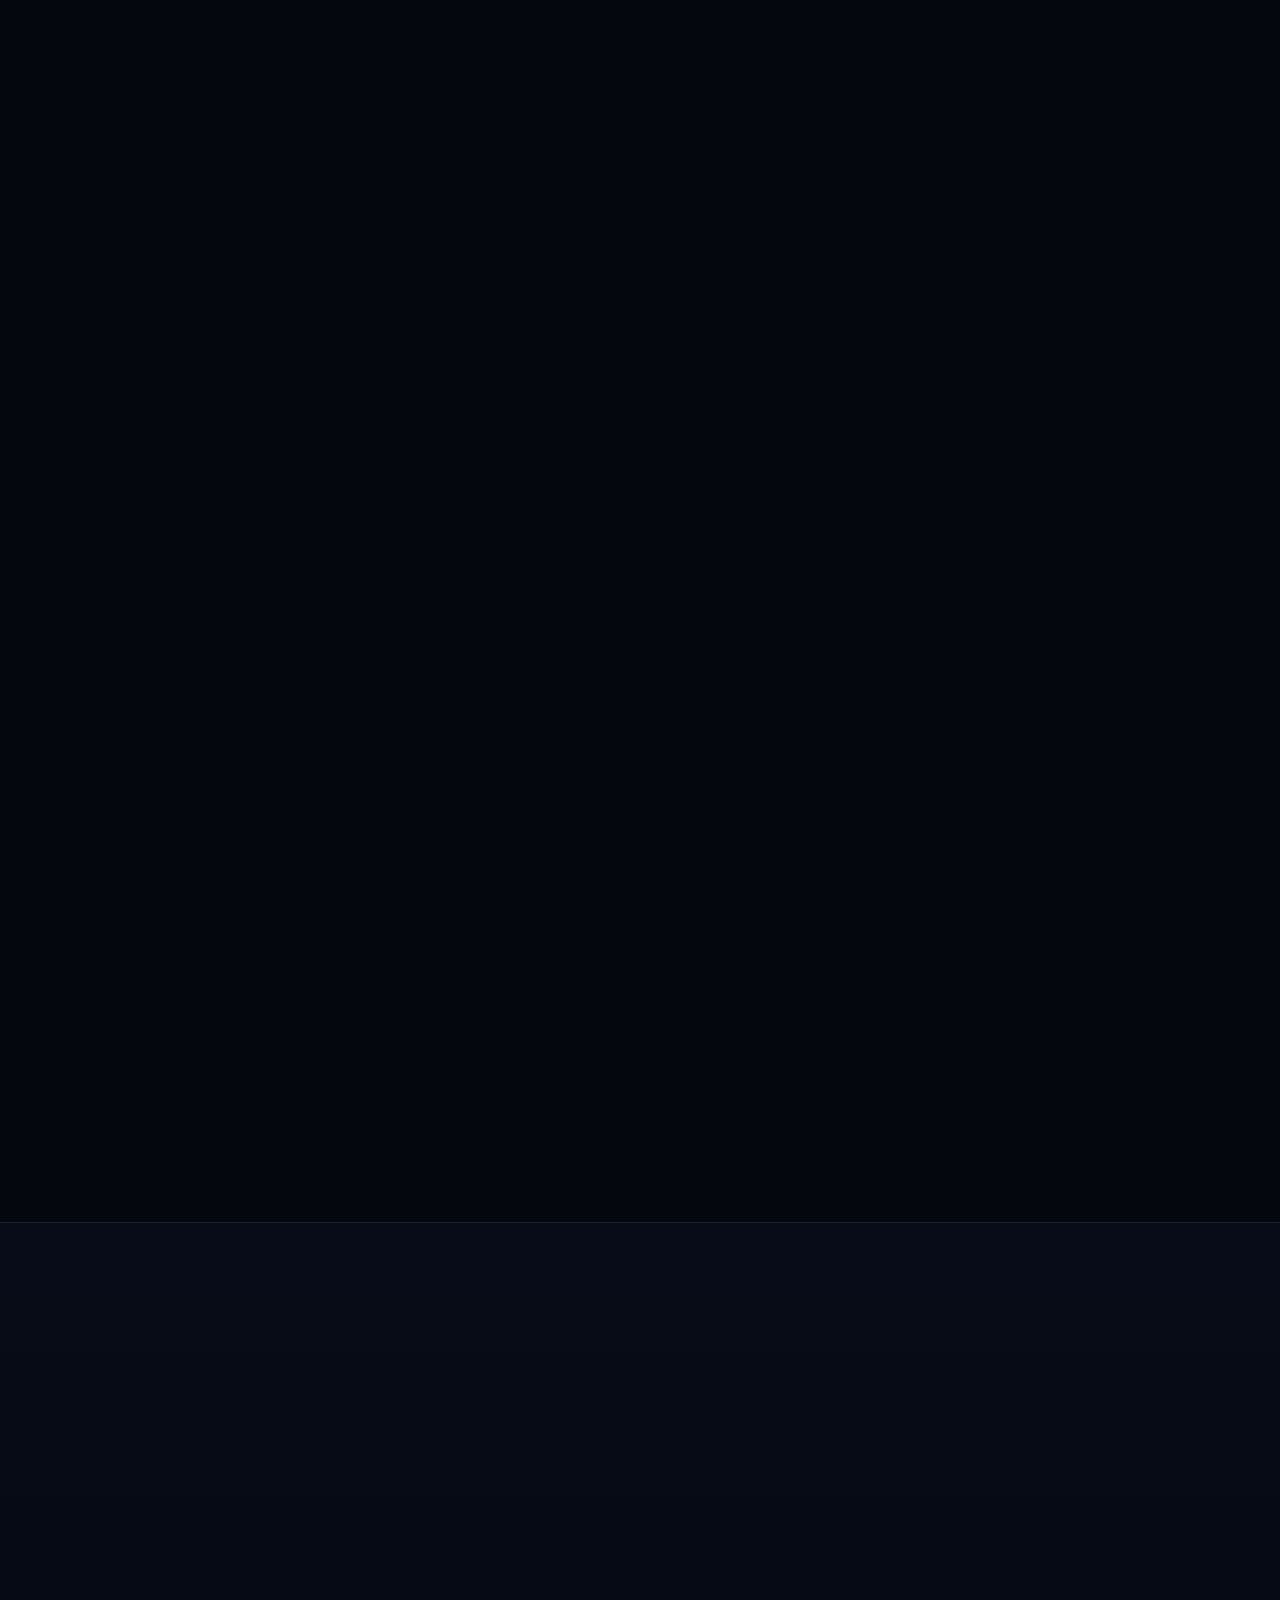
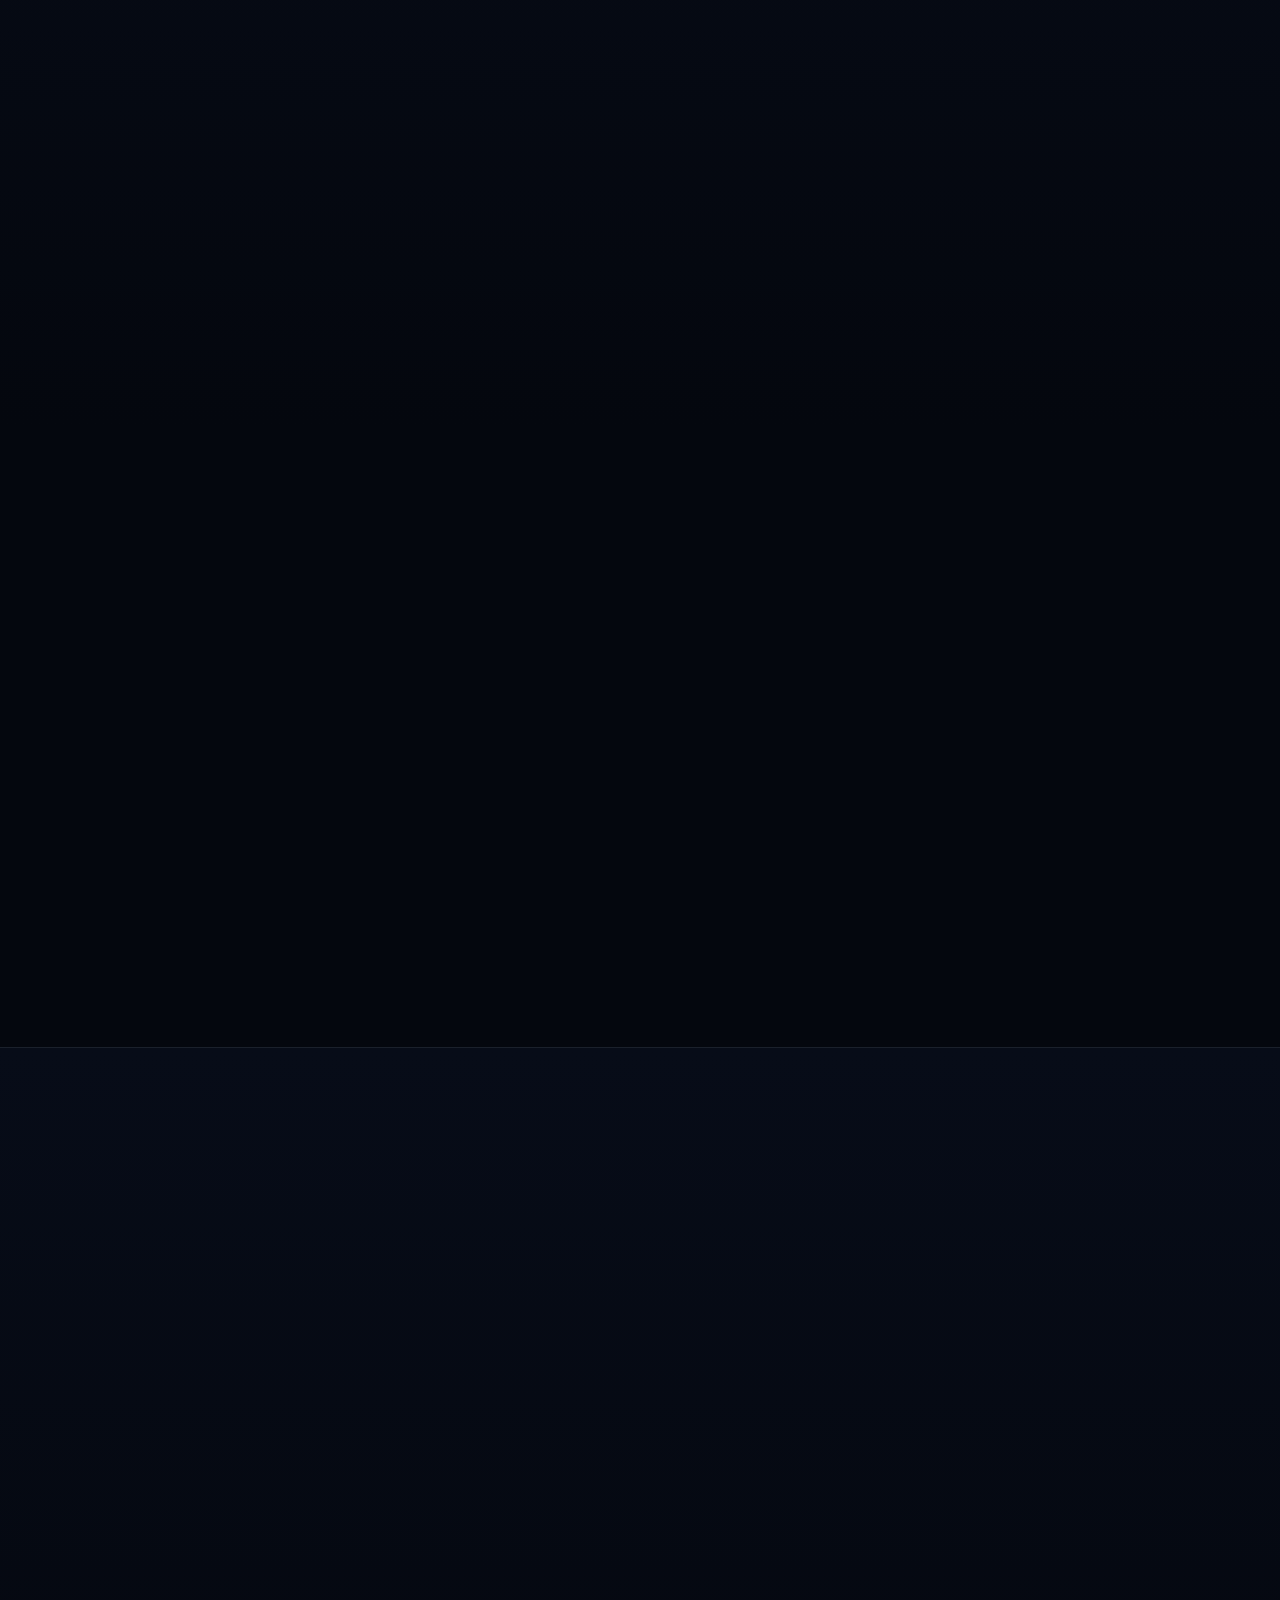
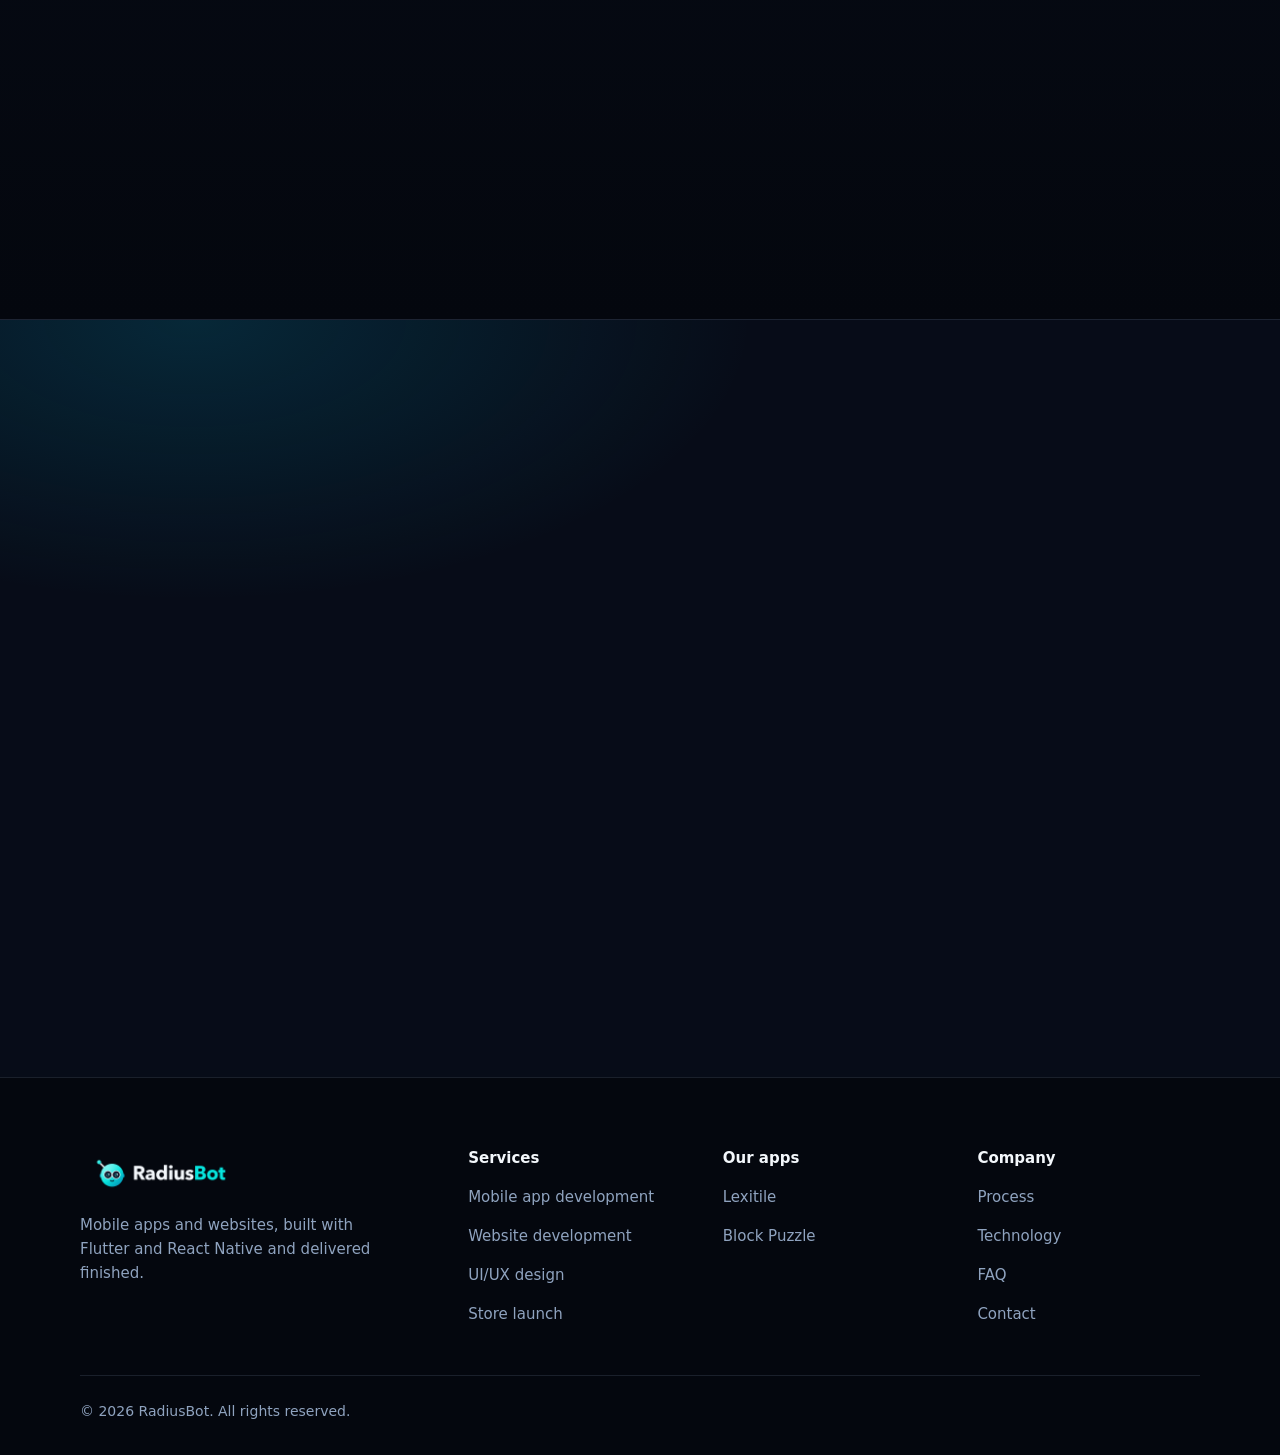
==== commit 7ff4374d: "Hero stats: 50K+ downloads, apps live, platforms Uses Lexitile's real Google Play download count (50" ====
--- a/index.html
+++ b/index.html
@@ -203,20 +203,16 @@
             <div class="container">
                 <dl class="stats">
                     <div class="stat">
+                        <dt>Downloads of our apps on Google Play</dt>
+                        <dd>50K+</dd>
+                    </div>
+                    <div class="stat">
                         <dt>Apps live on Google Play</dt>
                         <dd>2</dd>
                     </div>
                     <div class="stat">
                         <dt>Platforms from one codebase</dt>
                         <dd>3</dd>
-                    </div>
-                    <div class="stat">
-                        <dt>To reply, on business days</dt>
-                        <dd>1 day</dd>
-                    </div>
-                    <div class="stat">
-                        <dt>Developers for you to hire or manage</dt>
-                        <dd>0</dd>
                     </div>
                 </dl>
             </div>
@@ -257,6 +253,7 @@
                         </div>
                         <ul class="tags" aria-label="Platforms and technology">
                             <li class="tag tag-accent">Built with Flutter</li>
+                            <li class="tag tag-accent">50K+ downloads</li>
                             <li class="tag">Android</li>
                             <li class="tag">Subscriptions</li>
                             <li class="tag">Works offline</li>
--- a/styles.css
+++ b/styles.css
@@ -511,15 +511,15 @@
 .stats {
     position: relative;
     display: grid;
-    grid-template-columns: 1fr 1fr;
+    grid-template-columns: 1fr;
     margin-top: -1px;
     border: 1px solid var(--border);
     border-radius: var(--radius-lg);
     background: var(--navy-800);
 }
 
-@media (min-width: 860px) {
-    .stats { grid-template-columns: repeat(4, 1fr); }
+@media (min-width: 600px) {
+    .stats { grid-template-columns: repeat(3, 1fr); }
 }
 
 .stat {
@@ -531,11 +531,10 @@
     text-align: center;
 }
 
-.stat + .stat { border-left: 1px solid var(--border); }
-
-@media (max-width: 859px) {
-    .stat:nth-child(3) { border-left: 0; }
-    .stat:nth-child(n + 3) { border-top: 1px solid var(--border); }
+.stat + .stat { border-top: 1px solid var(--border); }
+
+@media (min-width: 600px) {
+    .stat + .stat { border-top: 0; border-left: 1px solid var(--border); }
 }
 
 .stat dd {
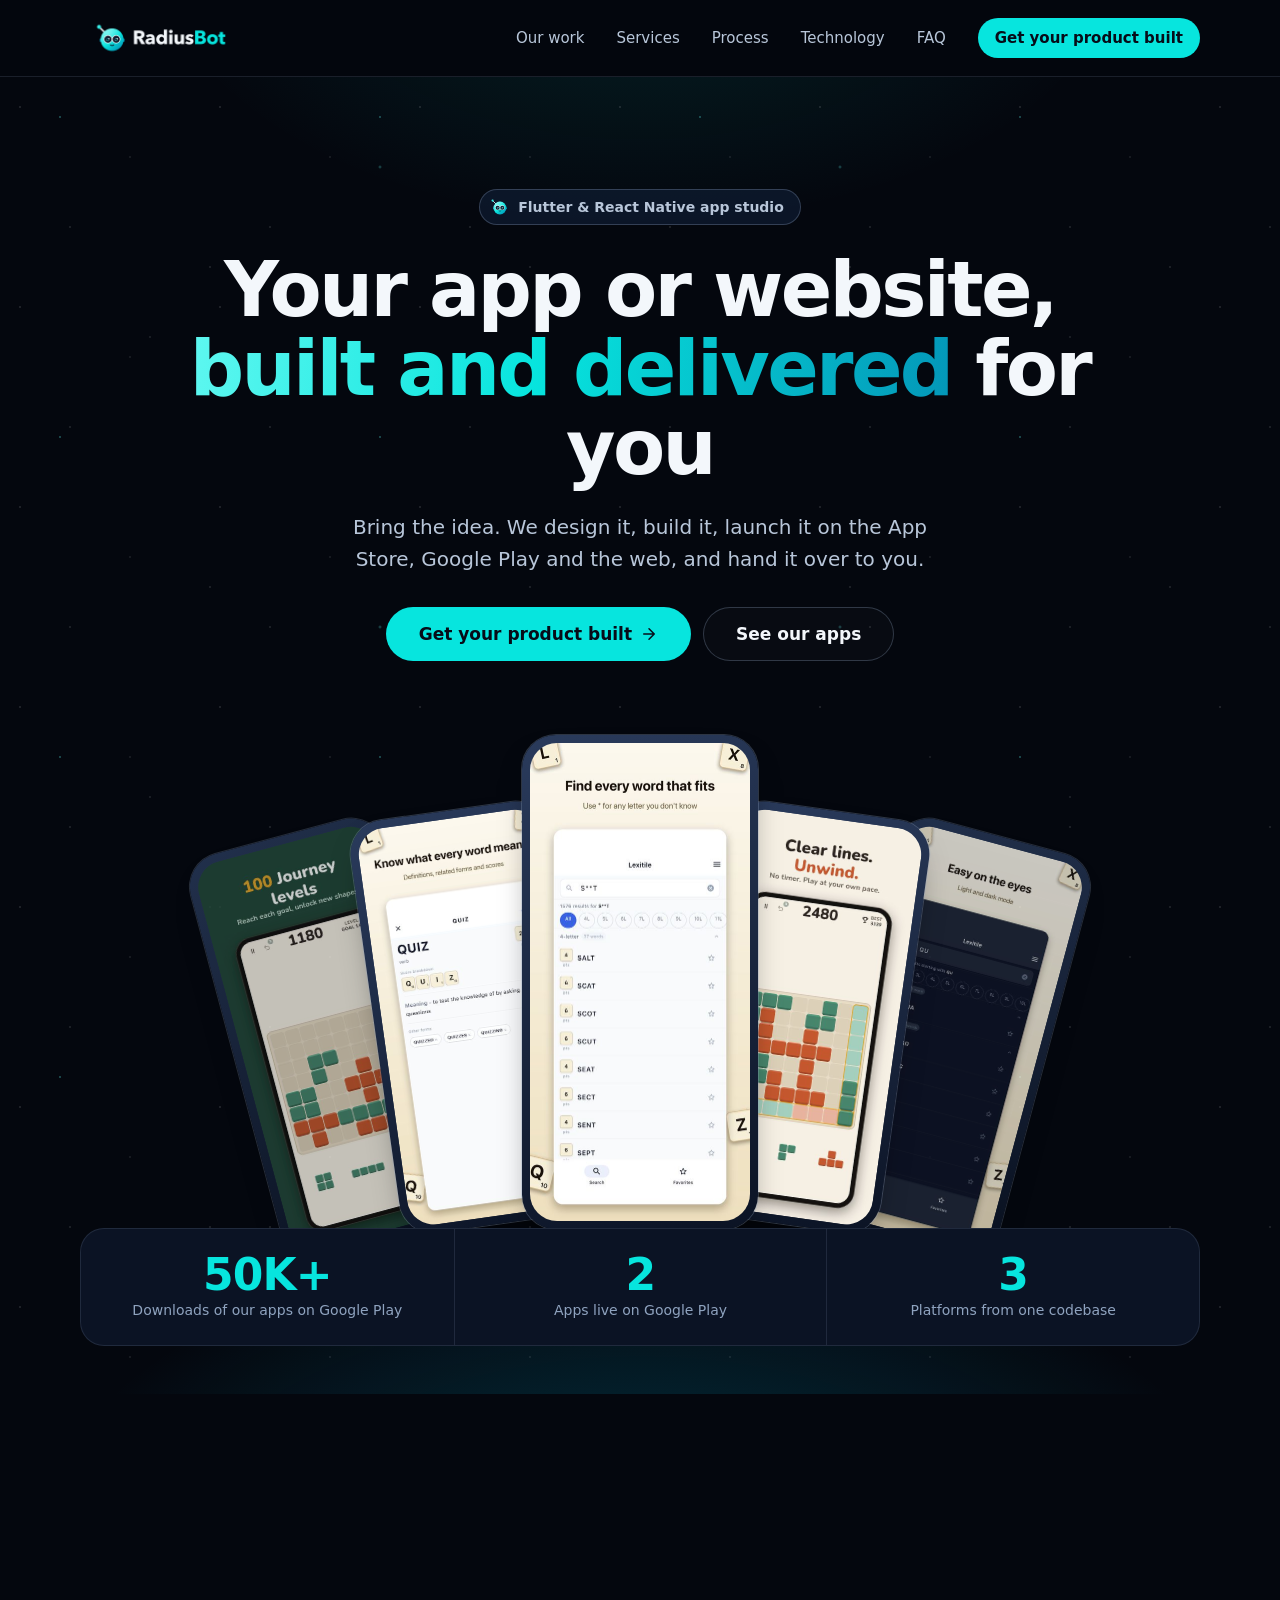
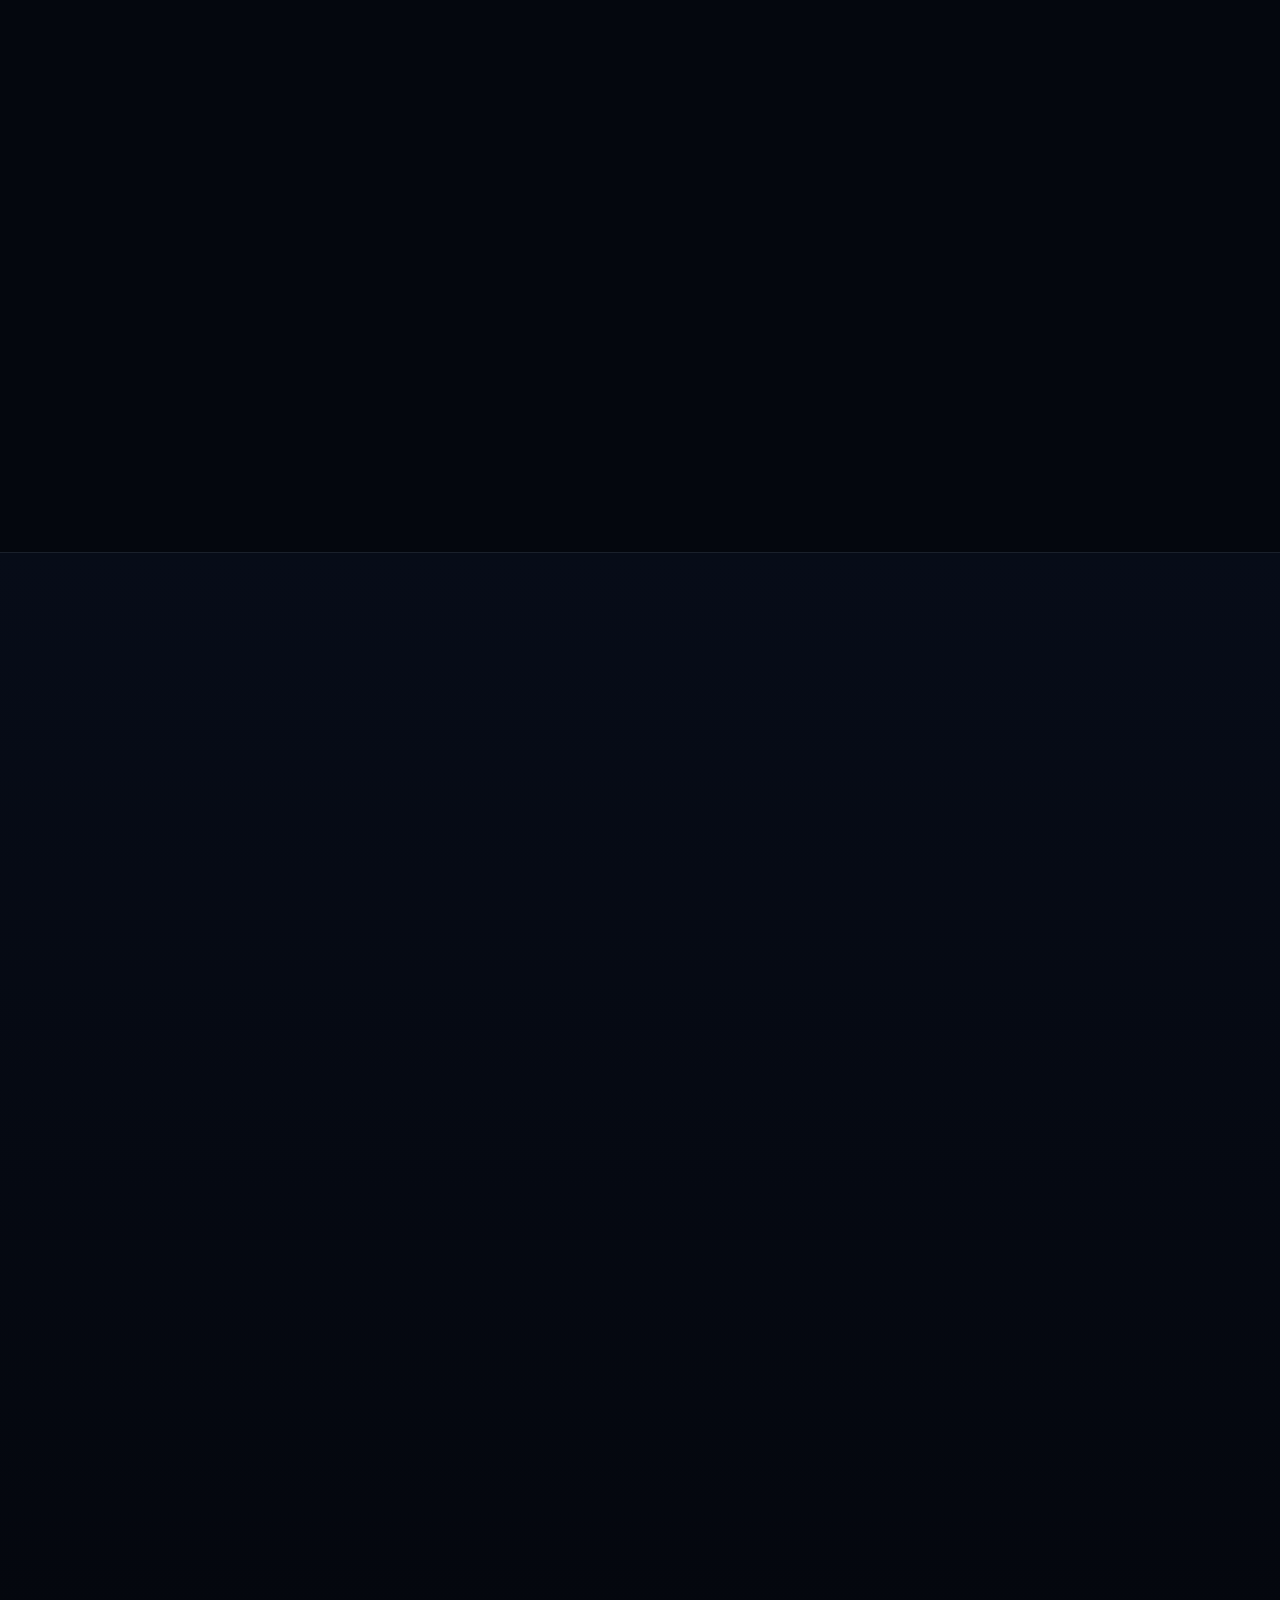
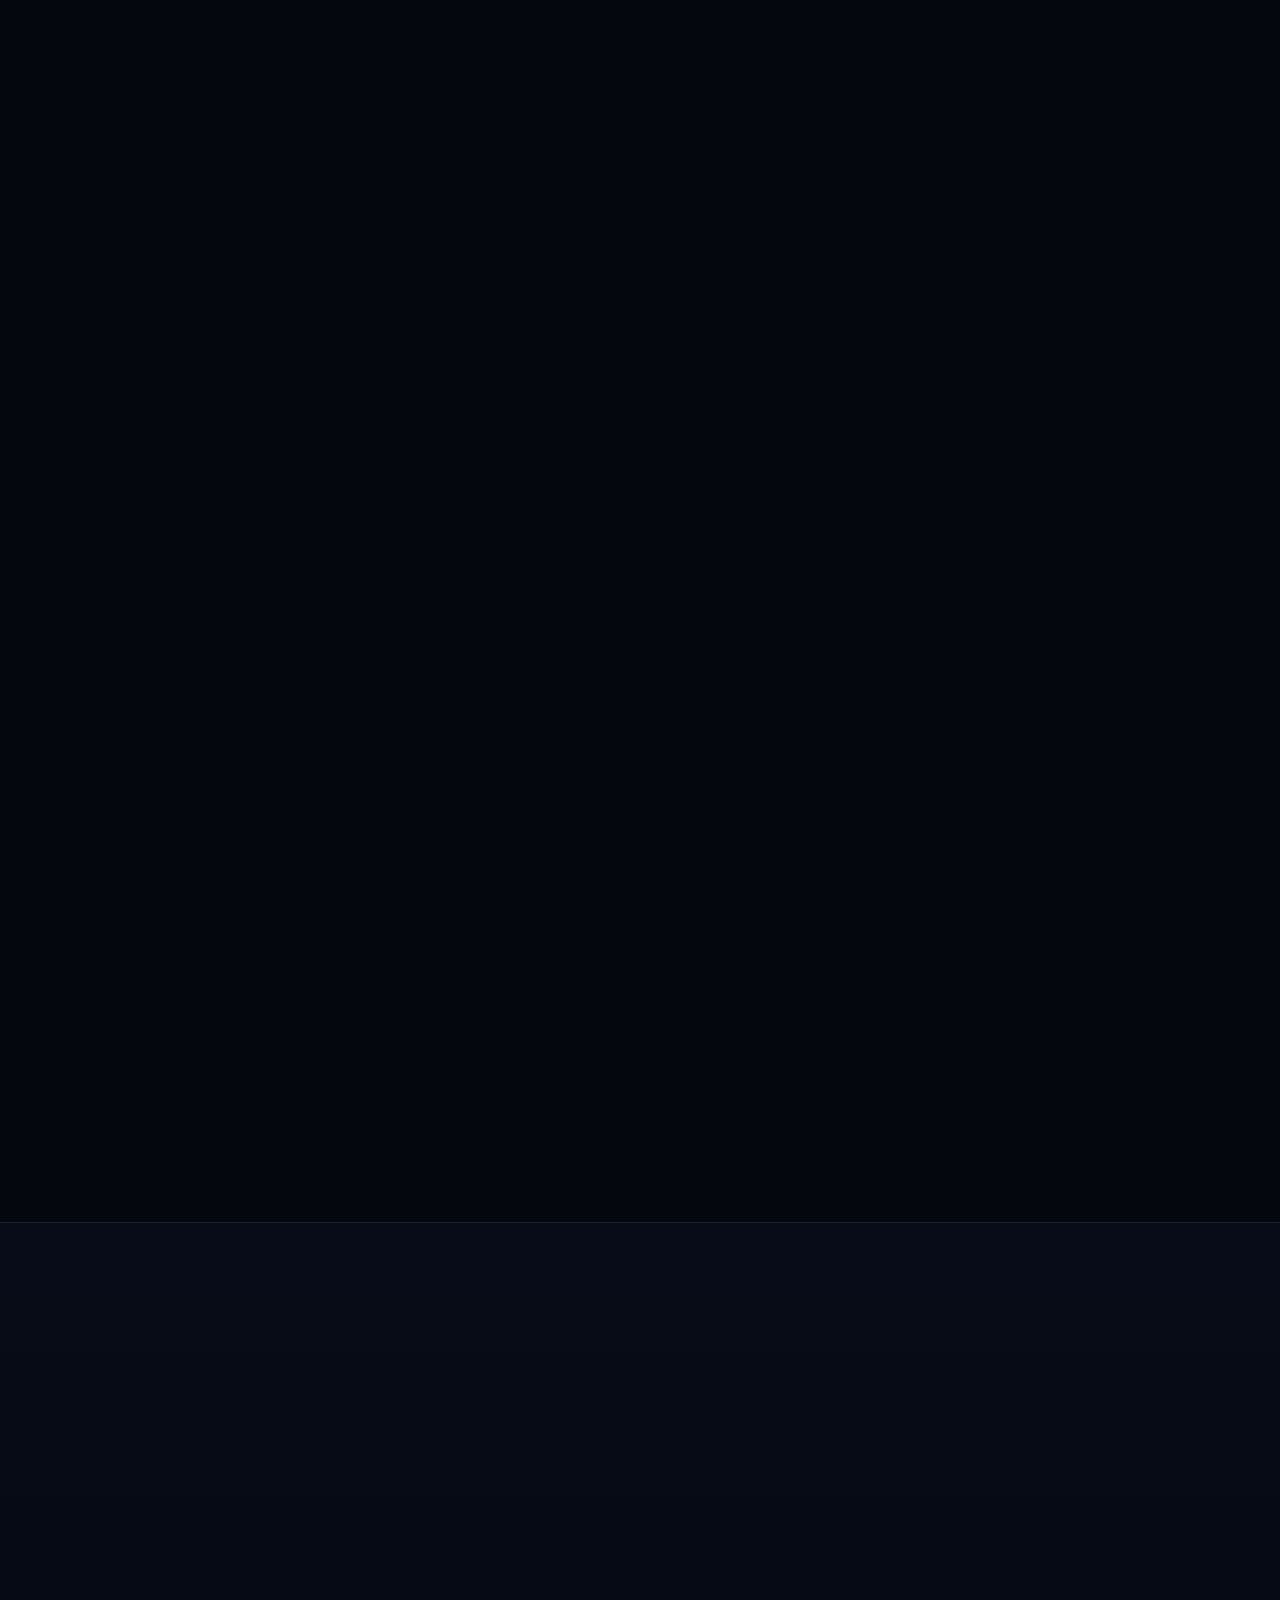
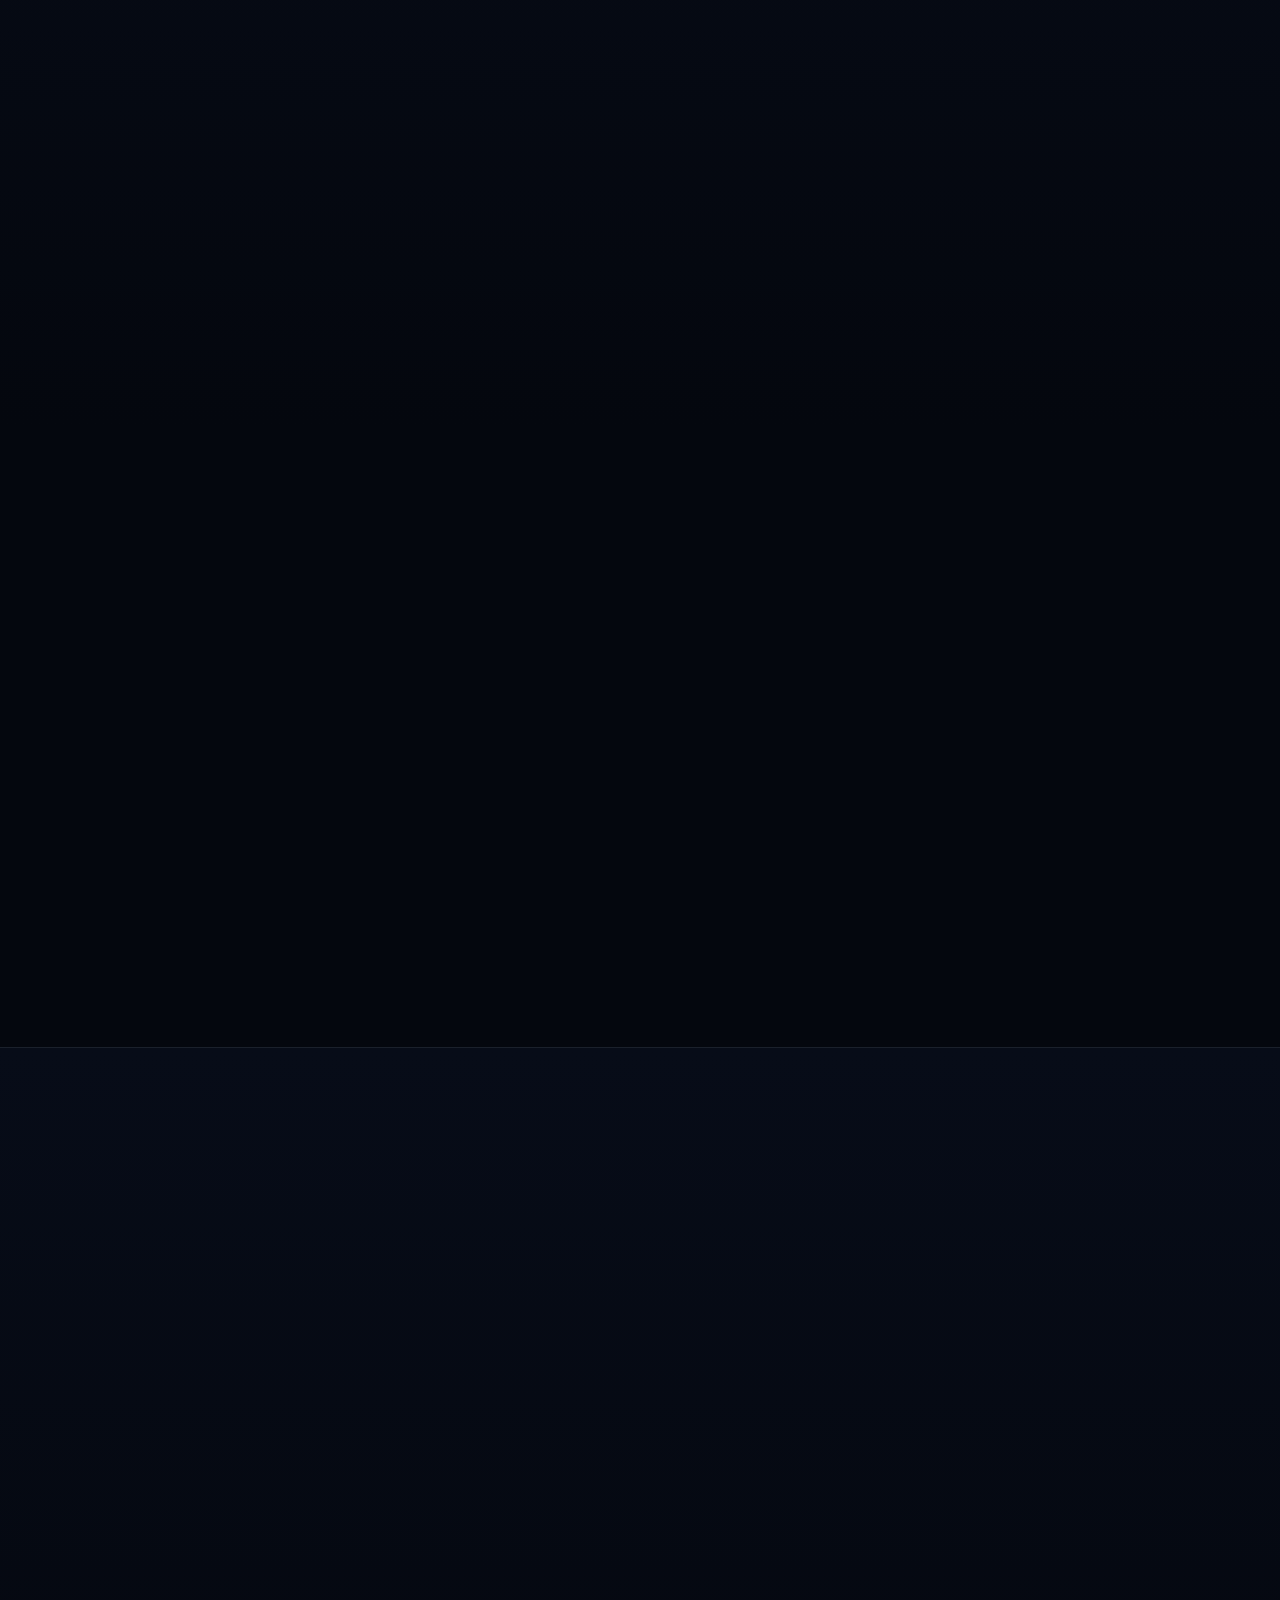
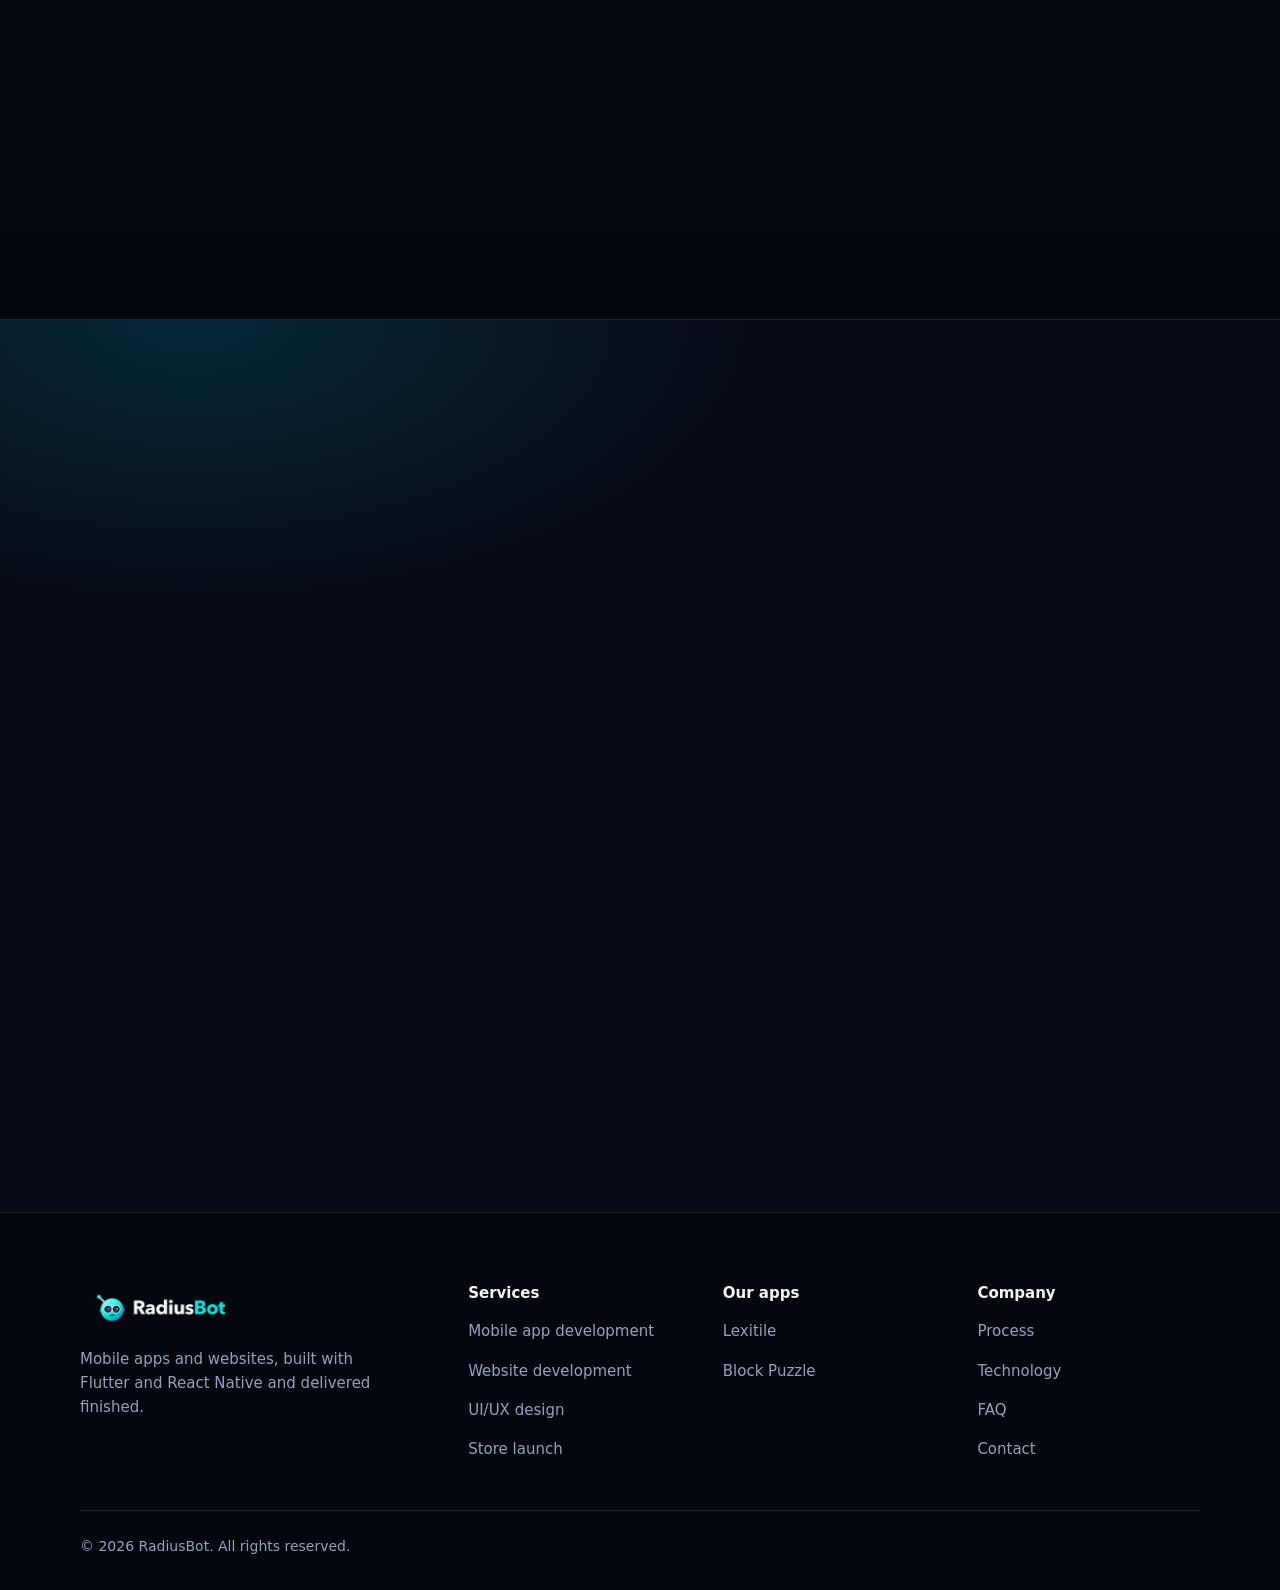
==== commit 1305e309: "Contact form: required phone number 7 to 15 digits; spaces, dashes, brackets and a leading + allowed" ====
--- a/index.html
+++ b/index.html
@@ -106,8 +106,8 @@
     </script>
 
     <link rel="preload" as="image" href="/assets/apps/lexitile-search.jpg">
-    <link rel="stylesheet" href="/styles.css">
-    <script src="/main.js" defer></script>
+    <link rel="stylesheet" href="/styles.css?v=0fb90d191b">
+    <script src="/main.js?v=95db115299" defer></script>
 </head>
 <body>
     <!-- Icon sprite: 24px grid, 2px stroke. -->
@@ -572,6 +572,12 @@
                                 <input id="contact-email" name="email" type="email" autocomplete="email" required>
                             </div>
                         </div>
+                        <div class="field">
+                            <label for="contact-phone">Phone</label>
+                            <input id="contact-phone" name="phone" type="tel" autocomplete="tel" inputmode="tel" required
+                                   pattern="\+?[0-9 \(\)\-]{7,20}" aria-describedby="contact-phone-hint" placeholder="+91 98765 43210">
+                            <p id="contact-phone-hint" class="field-hint">Include your country code, so we can call or message you.</p>
+                        </div>
                         <fieldset class="field">
                             <legend>What do you need?</legend>
                             <div class="choices">
--- a/styles.css
+++ b/styles.css
@@ -1049,6 +1049,8 @@
 
 .field textarea { resize: vertical; min-height: 132px; }
 
+.field-hint { color: var(--text-muted); font-size: 13px; }
+
 .field input::placeholder,
 .field textarea::placeholder { color: var(--text-muted); }
 
